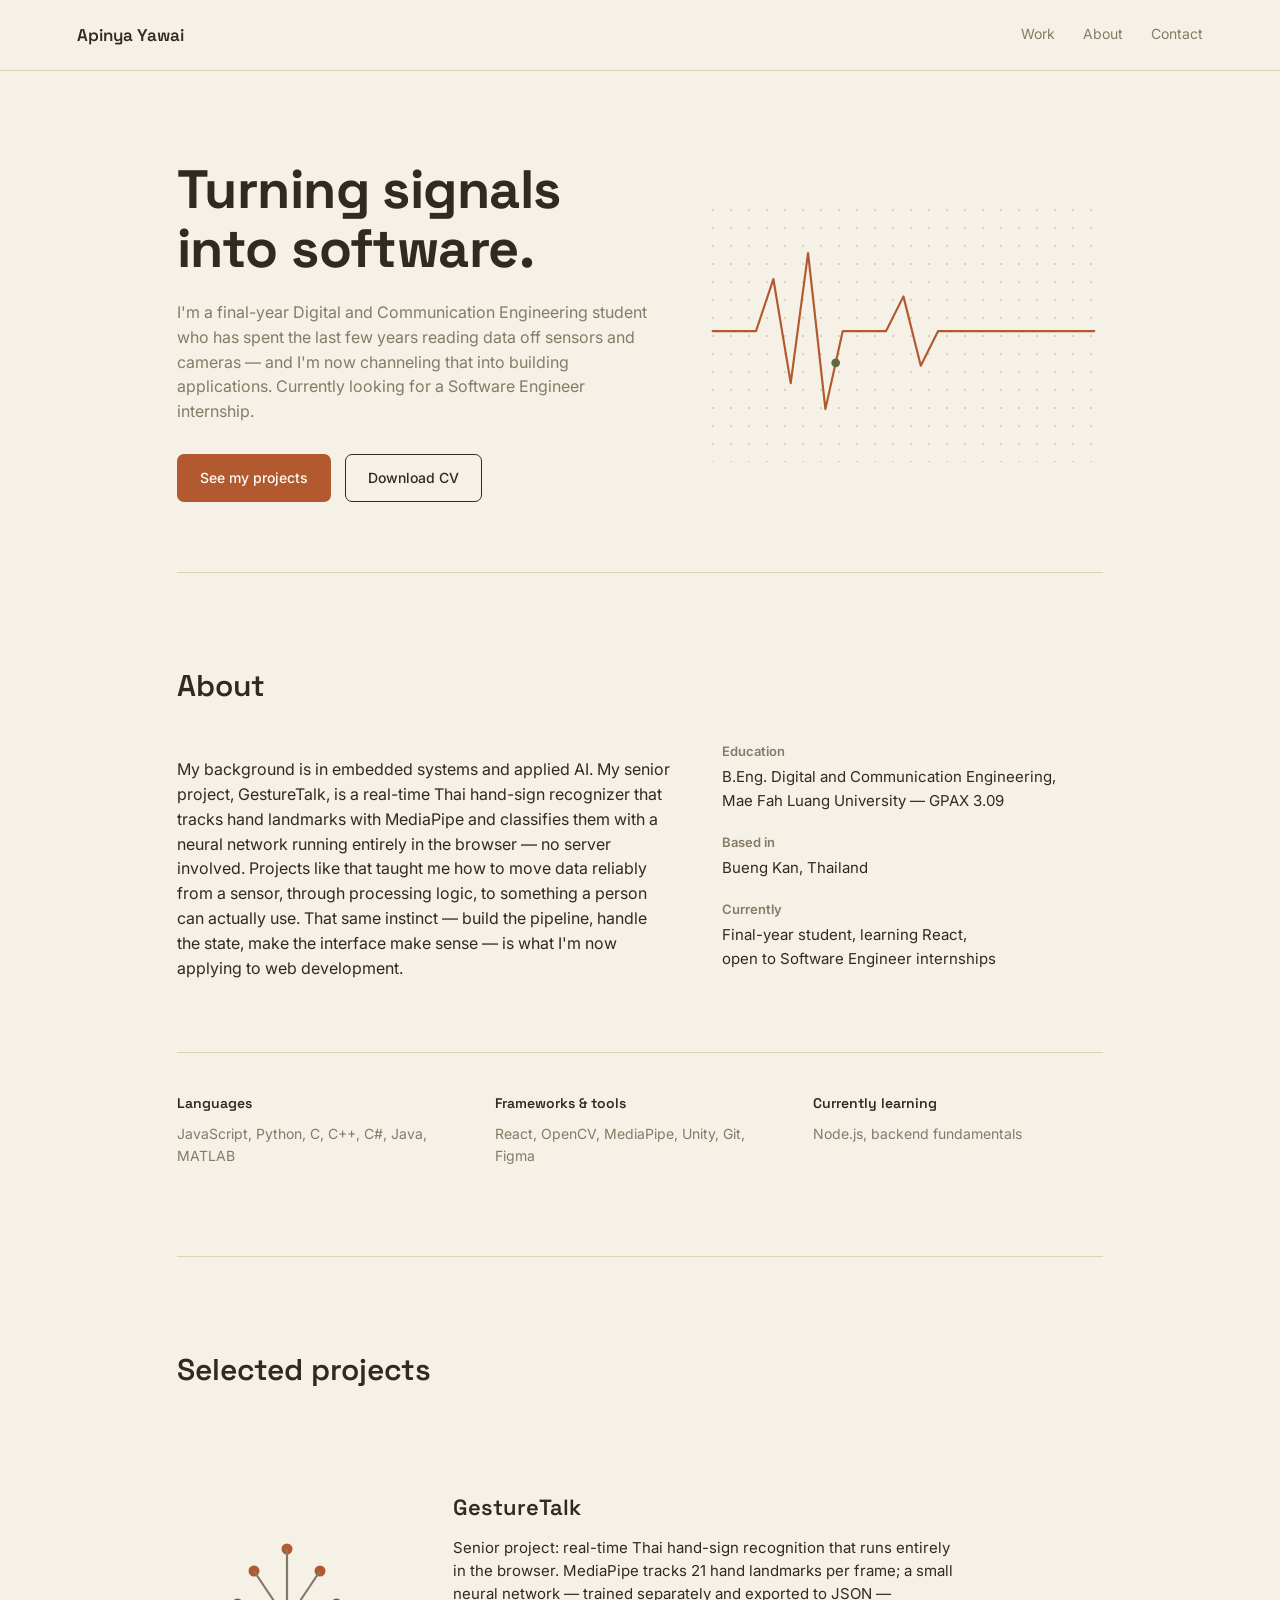
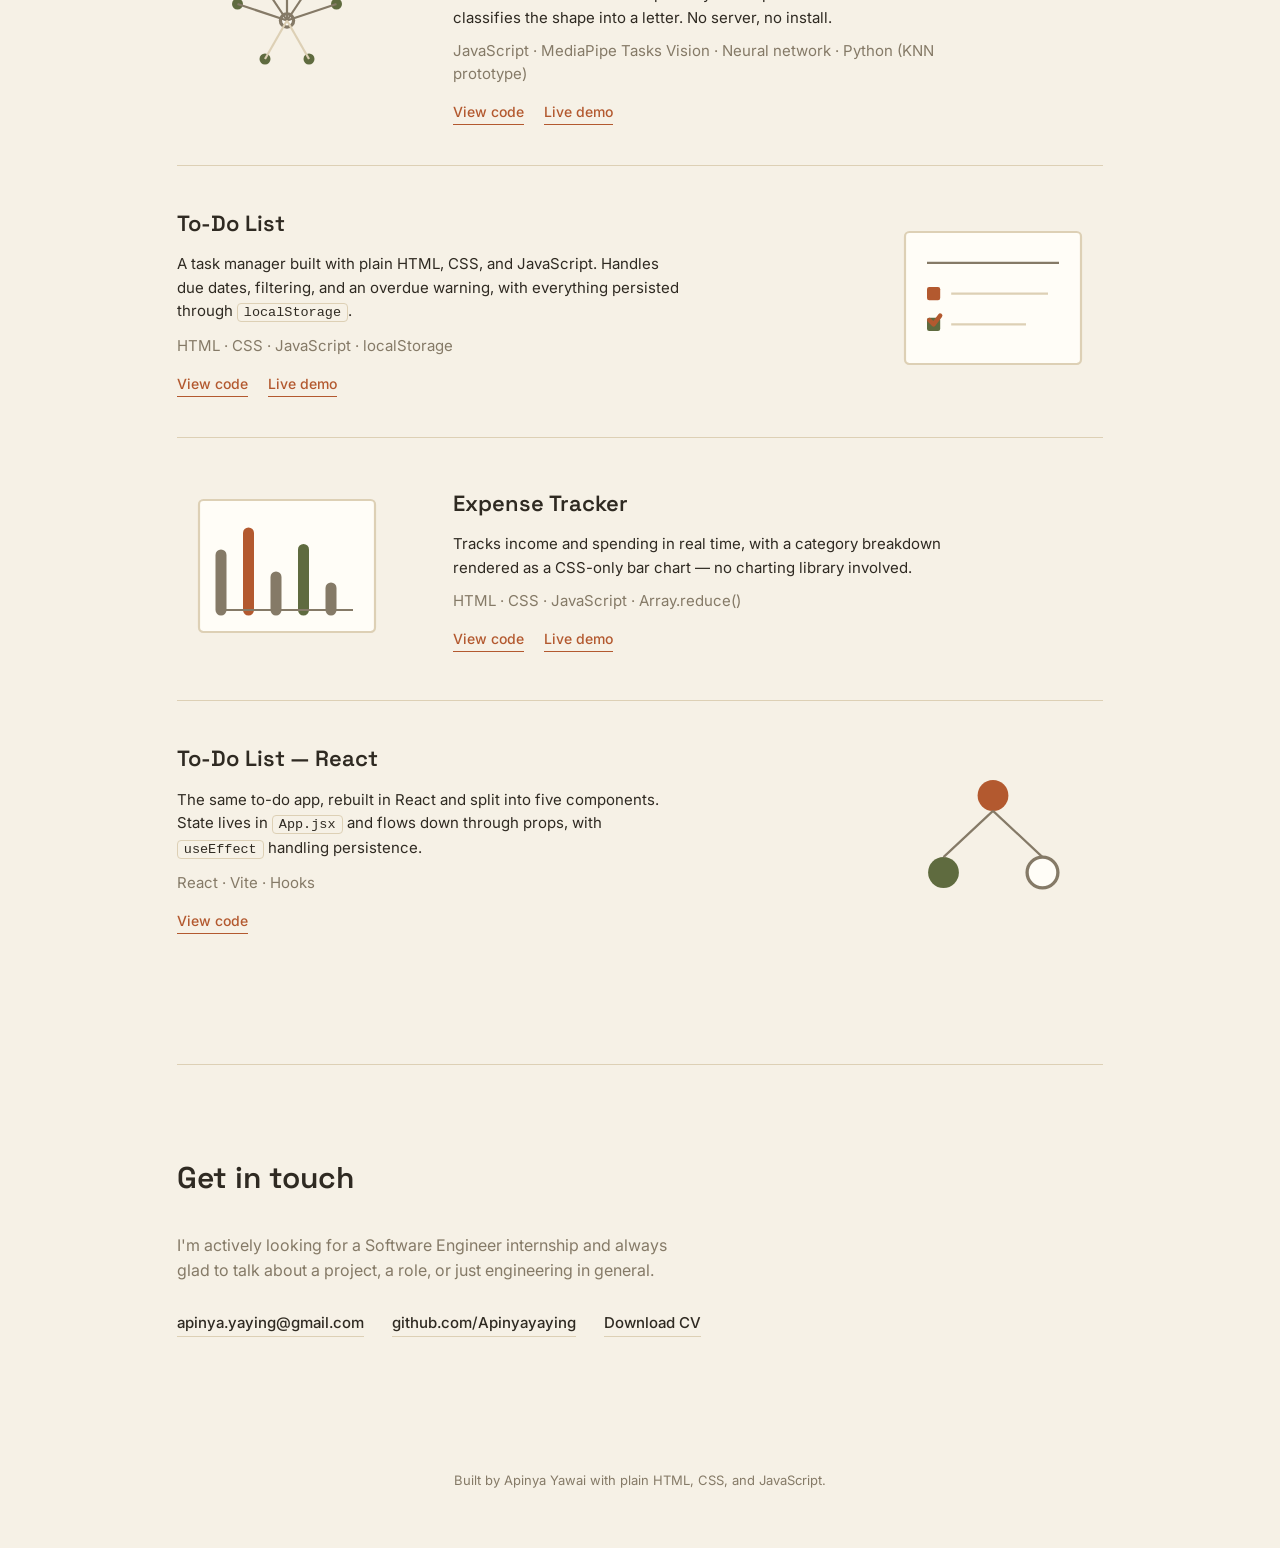
==== index.html @ 41b0c491 "Add files via upload" ====
<!DOCTYPE html>
<html lang="en">
<head>
<meta charset="UTF-8" />
<meta name="viewport" content="width=device-width, initial-scale=1.0" />
<title>Apinya Yawai — Software Engineer</title>
<meta name="description" content="Portfolio of Apinya Yawai, a Digital and Communication Engineering student building toward software engineering." />
<link rel="preconnect" href="https://fonts.googleapis.com" />
<link rel="preconnect" href="https://fonts.gstatic.com" crossorigin />
<link href="https://fonts.googleapis.com/css2?family=Space+Grotesk:wght@500;600;700&family=Inter:wght@400;500;600&display=swap" rel="stylesheet" />
<link rel="stylesheet" href="style.css" />
</head>
<body>

  <header class="site-header">
    <span class="wordmark">Apinya Yawai</span>
    <nav>
      <a href="#work">Work</a>
      <a href="#about">About</a>
      <a href="#contact">Contact</a>
    </nav>
  </header>

  <main>
    <!-- ============ HERO ============ -->
    <section class="hero">
      <div class="hero-text">
        <h1>Turning signals into software.</h1>
        <p class="hero-sub">
          I'm a final-year Digital and Communication Engineering student who has spent the last few years
          reading data off sensors and cameras — and I'm now channeling that into building applications.
          Currently looking for a Software Engineer internship.
        </p>
        <div class="hero-actions">
          <a class="btn btn-primary" href="#work">See my projects</a>
          <a class="btn btn-ghost" href="Apinya_Yawai_CV.pdf" download>Download CV</a>
        </div>
      </div>
      <div class="hero-visual" aria-hidden="true">
        <svg id="wave-svg" viewBox="0 0 460 300" fill="none">
          <!-- dot grid, evokes a sensor/PCB field -->
          <g class="dot-grid"></g>
          <path id="wave-path" d="M 10 150 L 60 150 L 80 90 L 100 210 L 120 60 L 140 240 L 160 150 L 210 150 L 230 110 L 250 190 L 270 150 L 450 150" />
          <circle id="wave-dot" r="5" />
        </svg>
      </div>
    </section>

    <!-- ============ ABOUT ============ -->
    <section id="about" class="about">
      <div class="section-heading">
        <h2>About</h2>
      </div>
      <div class="about-grid">
        <p class="about-copy">
          My background is in embedded systems and applied AI. My senior project, GestureTalk, is a
          real-time Thai hand-sign recognizer that tracks hand landmarks with MediaPipe and classifies
          them with a neural network running entirely in the browser — no server involved. Projects like
          that taught me how to move data reliably from a sensor, through processing logic, to something
          a person can actually use. That same instinct — build the pipeline, handle the state, make the
          interface make sense — is what I'm now applying to web development.
        </p>
        <dl class="facts">
          <div>
            <dt>Education</dt>
            <dd>B.Eng. Digital and Communication Engineering,<br />Mae Fah Luang University — GPAX 3.09</dd>
          </div>
          <div>
            <dt>Based in</dt>
            <dd>Bueng Kan, Thailand</dd>
          </div>
          <div>
            <dt>Currently</dt>
            <dd>Final-year student, learning React,<br />open to Software Engineer internships</dd>
          </div>
        </dl>
      </div>

      <div class="skills">
        <div class="skill-group">
          <h3>Languages</h3>
          <p>JavaScript, Python, C, C++, C#, Java, MATLAB</p>
        </div>
        <div class="skill-group">
          <h3>Frameworks &amp; tools</h3>
          <p>React, OpenCV, MediaPipe, Unity, Git, Figma</p>
        </div>
        <div class="skill-group">
          <h3>Currently learning</h3>
          <p>Node.js, backend fundamentals</p>
        </div>
      </div>
    </section>

    <!-- ============ WORK ============ -->
    <section id="work" class="work">
      <div class="section-heading">
        <h2>Selected projects</h2>
      </div>

      <article class="project">
        <div class="project-visual">
          <svg viewBox="0 0 200 160" class="icon-illustration">
            <!-- simplified hand landmark graph, referencing MediaPipe hand tracking -->
            <circle cx="100" cy="30" r="5" class="ill-accent-fill" />
            <circle cx="70" cy="50" r="5" class="ill-accent-fill" />
            <circle cx="130" cy="50" r="5" class="ill-accent-fill" />
            <circle cx="55" cy="80" r="5" class="ill-accent2-fill" />
            <circle cx="145" cy="80" r="5" class="ill-accent2-fill" />
            <circle cx="100" cy="95" r="6" class="ill-surface-stroke" />
            <circle cx="80" cy="130" r="5" class="ill-accent2-fill" />
            <circle cx="120" cy="130" r="5" class="ill-accent2-fill" />
            <line x1="100" y1="30" x2="100" y2="95" class="ill-line" />
            <line x1="70" y1="50" x2="100" y2="95" class="ill-line" />
            <line x1="130" y1="50" x2="100" y2="95" class="ill-line" />
            <line x1="55" y1="80" x2="100" y2="95" class="ill-line" />
            <line x1="145" y1="80" x2="100" y2="95" class="ill-line" />
            <line x1="80" y1="130" x2="100" y2="95" class="ill-line-soft" />
            <line x1="120" y1="130" x2="100" y2="95" class="ill-line-soft" />
          </svg>
        </div>
        <div class="project-copy">
          <h3>GestureTalk</h3>
          <p>
            Senior project: real-time Thai hand-sign recognition that runs entirely in the browser.
            MediaPipe tracks 21 hand landmarks per frame; a small neural network — trained separately
            and exported to JSON — classifies the shape into a letter. No server, no install.
          </p>
          <p class="project-stack">JavaScript · MediaPipe Tasks Vision · Neural network · Python (KNN prototype)</p>
          <div class="project-links">
            <a href="https://github.com/Apinyayaying/-gesturetalk">View code</a>
            <a href="https://apinyayaying.github.io/-gesturetalk/">Live demo</a>
          </div>
        </div>
      </article>

      <article class="project project-reverse">
        <div class="project-visual">
          <svg viewBox="0 0 200 160" class="icon-illustration">
            <rect x="20" y="20" width="160" height="120" rx="4" class="ill-surface" />
            <line x1="40" y1="48" x2="160" y2="48" class="ill-line" />
            <rect x="40" y="70" width="12" height="12" rx="2" class="ill-accent" />
            <line x1="62" y1="76" x2="150" y2="76" class="ill-line-soft" />
            <rect x="40" y="98" width="12" height="12" rx="2" class="ill-accent-2" />
            <line x1="62" y1="104" x2="130" y2="104" class="ill-line-soft" />
            <path d="M42 100 L 46 104 L 52 96" class="ill-check" />
          </svg>
        </div>
        <div class="project-copy">
          <h3>To-Do List</h3>
          <p>
            A task manager built with plain HTML, CSS, and JavaScript. Handles due dates, filtering,
            and an overdue warning, with everything persisted through <code>localStorage</code>.
          </p>
          <p class="project-stack">HTML · CSS · JavaScript · localStorage</p>
          <div class="project-links">
            <a href="https://github.com/Apinyayaying/-todo-list-app">View code</a>
            <a href="https://apinyayaying.github.io/-todo-list-app/">Live demo</a>
          </div>
        </div>
      </article>

      <article class="project">
        <div class="project-visual">
          <svg viewBox="0 0 200 160" class="icon-illustration">
            <rect x="20" y="20" width="160" height="120" rx="4" class="ill-surface" />
            <line x1="40" y1="120" x2="40" y2="70" class="ill-bar" />
            <line x1="65" y1="120" x2="65" y2="50" class="ill-bar-accent" />
            <line x1="90" y1="120" x2="90" y2="90" class="ill-bar" />
            <line x1="115" y1="120" x2="115" y2="65" class="ill-bar-accent2" />
            <line x1="140" y1="120" x2="140" y2="100" class="ill-bar" />
            <line x1="40" y1="120" x2="160" y2="120" class="ill-line" />
          </svg>
        </div>
        <div class="project-copy">
          <h3>Expense Tracker</h3>
          <p>
            Tracks income and spending in real time, with a category breakdown rendered as a
            CSS-only bar chart — no charting library involved.
          </p>
          <p class="project-stack">HTML · CSS · JavaScript · Array.reduce()</p>
          <div class="project-links">
            <a href="https://github.com/Apinyayaying/expense-tracker">View code</a>
            <a href="https://apinyayaying.github.io/expense-tracker/">Live demo</a>
          </div>
        </div>
      </article>

      <article class="project project-reverse">
        <div class="project-visual">
          <svg viewBox="0 0 200 160" class="icon-illustration">
            <circle cx="100" cy="45" r="14" class="ill-accent-fill" />
            <circle cx="55" cy="115" r="14" class="ill-accent2-fill" />
            <circle cx="145" cy="115" r="14" class="ill-surface-stroke" />
            <line x1="100" y1="59" x2="55" y2="101" class="ill-line" />
            <line x1="100" y1="59" x2="145" y2="101" class="ill-line" />
          </svg>
        </div>
        <div class="project-copy">
          <h3>To-Do List — React</h3>
          <p>
            The same to-do app, rebuilt in React and split into five components. State lives in
            <code>App.jsx</code> and flows down through props, with <code>useEffect</code> handling
            persistence.
          </p>
          <p class="project-stack">React · Vite · Hooks</p>
          <div class="project-links">
            <a href="https://github.com/Apinyayaying/todo-list-react">View code</a>
          </div>
        </div>
      </article>
    </section>

    <!-- ============ CONTACT ============ -->
    <section id="contact" class="contact">
      <div class="section-heading">
        <h2>Get in touch</h2>
      </div>
      <p class="contact-copy">
        I'm actively looking for a Software Engineer internship and always glad to talk about a
        project, a role, or just engineering in general.
      </p>
      <div class="contact-links">
        <a href="mailto:apinya.yaying@gmail.com">apinya.yaying@gmail.com</a>
        <a href="https://github.com/Apinyayaying">github.com/Apinyayaying</a>
        <a href="Apinya_Yawai_CV.pdf" download>Download CV</a>
      </div>
    </section>
  </main>

  <footer class="site-footer">
    <p>Built by Apinya Yawai with plain HTML, CSS, and JavaScript.</p>
  </footer>

  <script src="script.js"></script>
</body>
</html>
---- style.css ----
:root {
  --bg: #f6f1e6;
  --surface: #fffdf7;
  --ink: #2f2a22;
  --ink-soft: #857a67;
  --accent: #b3592f;
  --accent-2: #5f6b3f;
  --line: #ddd0b5;
}

* {
  box-sizing: border-box;
}

html {
  scroll-behavior: smooth;
}

body {
  margin: 0;
  background: var(--bg);
  color: var(--ink);
  font-family: "Inter", -apple-system, "Segoe UI", Arial, sans-serif;
  line-height: 1.55;
}

h1, h2, h3 {
  font-family: "Space Grotesk", "Inter", sans-serif;
  margin: 0;
  color: var(--ink);
}

a {
  color: inherit;
}

code {
  font-family: "SFMono-Regular", Consolas, monospace;
  background: var(--bg);
  border: 1px solid var(--line);
  padding: 1px 6px;
  border-radius: 4px;
  font-size: 0.9em;
}

/* ---------- Header ---------- */
.site-header {
  display: flex;
  justify-content: space-between;
  align-items: center;
  padding: 22px 6vw;
  border-bottom: 1px solid var(--line);
  position: sticky;
  top: 0;
  background: rgba(246, 241, 230, 0.9);
  backdrop-filter: blur(6px);
  z-index: 10;
}

.wordmark {
  font-family: "Space Grotesk", sans-serif;
  font-weight: 600;
  font-size: 17px;
}

.site-header nav {
  display: flex;
  gap: 28px;
}

.site-header nav a {
  text-decoration: none;
  font-size: 14px;
  color: var(--ink-soft);
  border-bottom: 1px solid transparent;
  padding-bottom: 2px;
  transition: color 0.15s ease, border-color 0.15s ease;
}

.site-header nav a:hover {
  color: var(--ink);
  border-color: var(--accent);
}

/* ---------- Shared section layout ---------- */
main {
  max-width: 1080px;
  margin: 0 auto;
  padding: 0 6vw;
}

.section-heading {
  margin-bottom: 32px;
}

.section-heading h2 {
  font-size: clamp(24px, 3vw, 30px);
  font-weight: 600;
}

section {
  padding: 90px 0;
  border-top: 1px solid var(--line);
}

.hero {
  border-top: none;
  padding: 90px 0 70px;
  display: grid;
  grid-template-columns: 1.1fr 0.9fr;
  gap: 40px;
  align-items: center;
}

/* ---------- Hero ---------- */
.hero h1 {
  font-size: clamp(34px, 5vw, 54px);
  font-weight: 700;
  line-height: 1.08;
  letter-spacing: -0.01em;
  max-width: 11ch;
}

.hero-sub {
  margin-top: 22px;
  max-width: 52ch;
  font-size: 16px;
  color: var(--ink-soft);
}

.hero-actions {
  margin-top: 30px;
  display: flex;
  gap: 14px;
  flex-wrap: wrap;
}

.btn {
  display: inline-block;
  padding: 12px 22px;
  border-radius: 7px;
  font-size: 14px;
  font-weight: 500;
  text-decoration: none;
  border: 1px solid transparent;
  transition: transform 0.12s ease, background 0.15s ease;
}

.btn-primary {
  background: var(--accent);
  color: var(--surface);
}

.btn-primary:hover {
  background: #9c4c27;
}

.btn-ghost {
  border-color: var(--ink);
  color: var(--ink);
}

.btn-ghost:hover {
  background: var(--ink);
  color: var(--surface);
}

.hero-visual {
  position: relative;
  background-image: radial-gradient(var(--line) 1px, transparent 1px);
  background-size: 18px 18px;
  border-radius: 10px;
}

#wave-svg {
  width: 100%;
  height: auto;
  display: block;
}

#wave-path {
  fill: none;
  stroke: var(--accent);
  stroke-width: 2.5;
  stroke-linecap: round;
  stroke-linejoin: round;
}

#wave-dot {
  fill: var(--accent-2);
}

/* ---------- About ---------- */
.about-grid {
  display: grid;
  grid-template-columns: 1.3fr 1fr;
  gap: 50px;
}

.about-copy {
  max-width: 60ch;
  font-size: 16px;
}

.facts {
  margin: 0;
  display: flex;
  flex-direction: column;
  gap: 20px;
}

.facts dt {
  font-size: 13px;
  font-weight: 600;
  color: var(--ink-soft);
  margin-bottom: 4px;
}

.facts dd {
  margin: 0;
  font-size: 15px;
}

.skills {
  margin-top: 56px;
  display: grid;
  grid-template-columns: repeat(3, 1fr);
  gap: 28px;
  padding-top: 40px;
  border-top: 1px solid var(--line);
}

.skill-group h3 {
  font-size: 14px;
  font-weight: 600;
  margin-bottom: 8px;
}

.skill-group p {
  margin: 0;
  font-size: 14px;
  color: var(--ink-soft);
}

/* ---------- Work / Projects ---------- */
.work .section-heading {
  margin-bottom: 56px;
}

.project {
  display: flex;
  align-items: center;
  gap: 56px;
  padding: 40px 0;
}

.project + .project {
  border-top: 1px solid var(--line);
}

.project-reverse {
  flex-direction: row-reverse;
}

.project-visual {
  flex: 0 0 220px;
}

.icon-illustration {
  width: 100%;
  height: auto;
}

.ill-surface { fill: var(--surface); stroke: var(--line); stroke-width: 2; }
.ill-line { stroke: var(--ink-soft); stroke-width: 2; }
.ill-line-soft { stroke: var(--line); stroke-width: 2; }
.ill-accent { fill: var(--accent); }
.ill-accent-2 { fill: var(--accent-2); }
.ill-accent-fill { fill: var(--accent); }
.ill-accent2-fill { fill: var(--accent-2); }
.ill-surface-stroke { fill: var(--surface); stroke: var(--ink-soft); stroke-width: 3; }
.ill-check { fill: none; stroke: var(--accent); stroke-width: 4; stroke-linecap: round; stroke-linejoin: round; }
.ill-bar { stroke: var(--ink-soft); stroke-width: 10; stroke-linecap: round; }
.ill-bar-accent { stroke: var(--accent); stroke-width: 10; stroke-linecap: round; }
.ill-bar-accent2 { stroke: var(--accent-2); stroke-width: 10; stroke-linecap: round; }

.project-copy {
  flex: 1;
}

.project-copy h3 {
  font-size: 22px;
  font-weight: 600;
  margin-bottom: 12px;
}

.project-copy p {
  margin: 0 0 10px;
  max-width: 56ch;
  font-size: 15px;
}

.project-stack {
  font-size: 13px;
  color: var(--ink-soft) !important;
}

.project-links {
  margin-top: 16px;
  display: flex;
  gap: 20px;
}

.project-links a {
  font-size: 14px;
  font-weight: 500;
  text-decoration: none;
  color: var(--accent);
  border-bottom: 1px solid var(--accent);
  padding-bottom: 1px;
}

.project-links a:hover {
  color: #9c4c27;
  border-color: #9c4c27;
}

/* ---------- Contact ---------- */
.contact-copy {
  max-width: 52ch;
  font-size: 16px;
  color: var(--ink-soft);
  margin-bottom: 28px;
}

.contact-links {
  display: flex;
  flex-wrap: wrap;
  gap: 16px 28px;
}

.contact-links a {
  font-size: 15px;
  font-weight: 500;
  text-decoration: none;
  padding-bottom: 2px;
  border-bottom: 1px solid var(--line);
}

.contact-links a:hover {
  border-color: var(--accent);
  color: var(--accent);
}

/* ---------- Footer ---------- */
.site-footer {
  text-align: center;
  padding: 30px 6vw 50px;
  color: var(--ink-soft);
  font-size: 13px;
}

/* ---------- Responsive ---------- */
@media (max-width: 760px) {
  .hero {
    grid-template-columns: 1fr;
  }
  .hero-visual {
    order: -1;
  }
  .about-grid {
    grid-template-columns: 1fr;
  }
  .skills {
    grid-template-columns: 1fr;
  }
  .project,
  .project-reverse {
    flex-direction: column;
    align-items: flex-start;
    gap: 24px;
  }
  .project-visual {
    flex: 0 0 auto;
    width: 160px;
  }
  .site-header nav {
    gap: 16px;
  }
}

@media (prefers-reduced-motion: reduce) {
  html {
    scroll-behavior: auto;
  }
  #wave-path,
  #wave-dot {
    animation: none !important;
  }
}
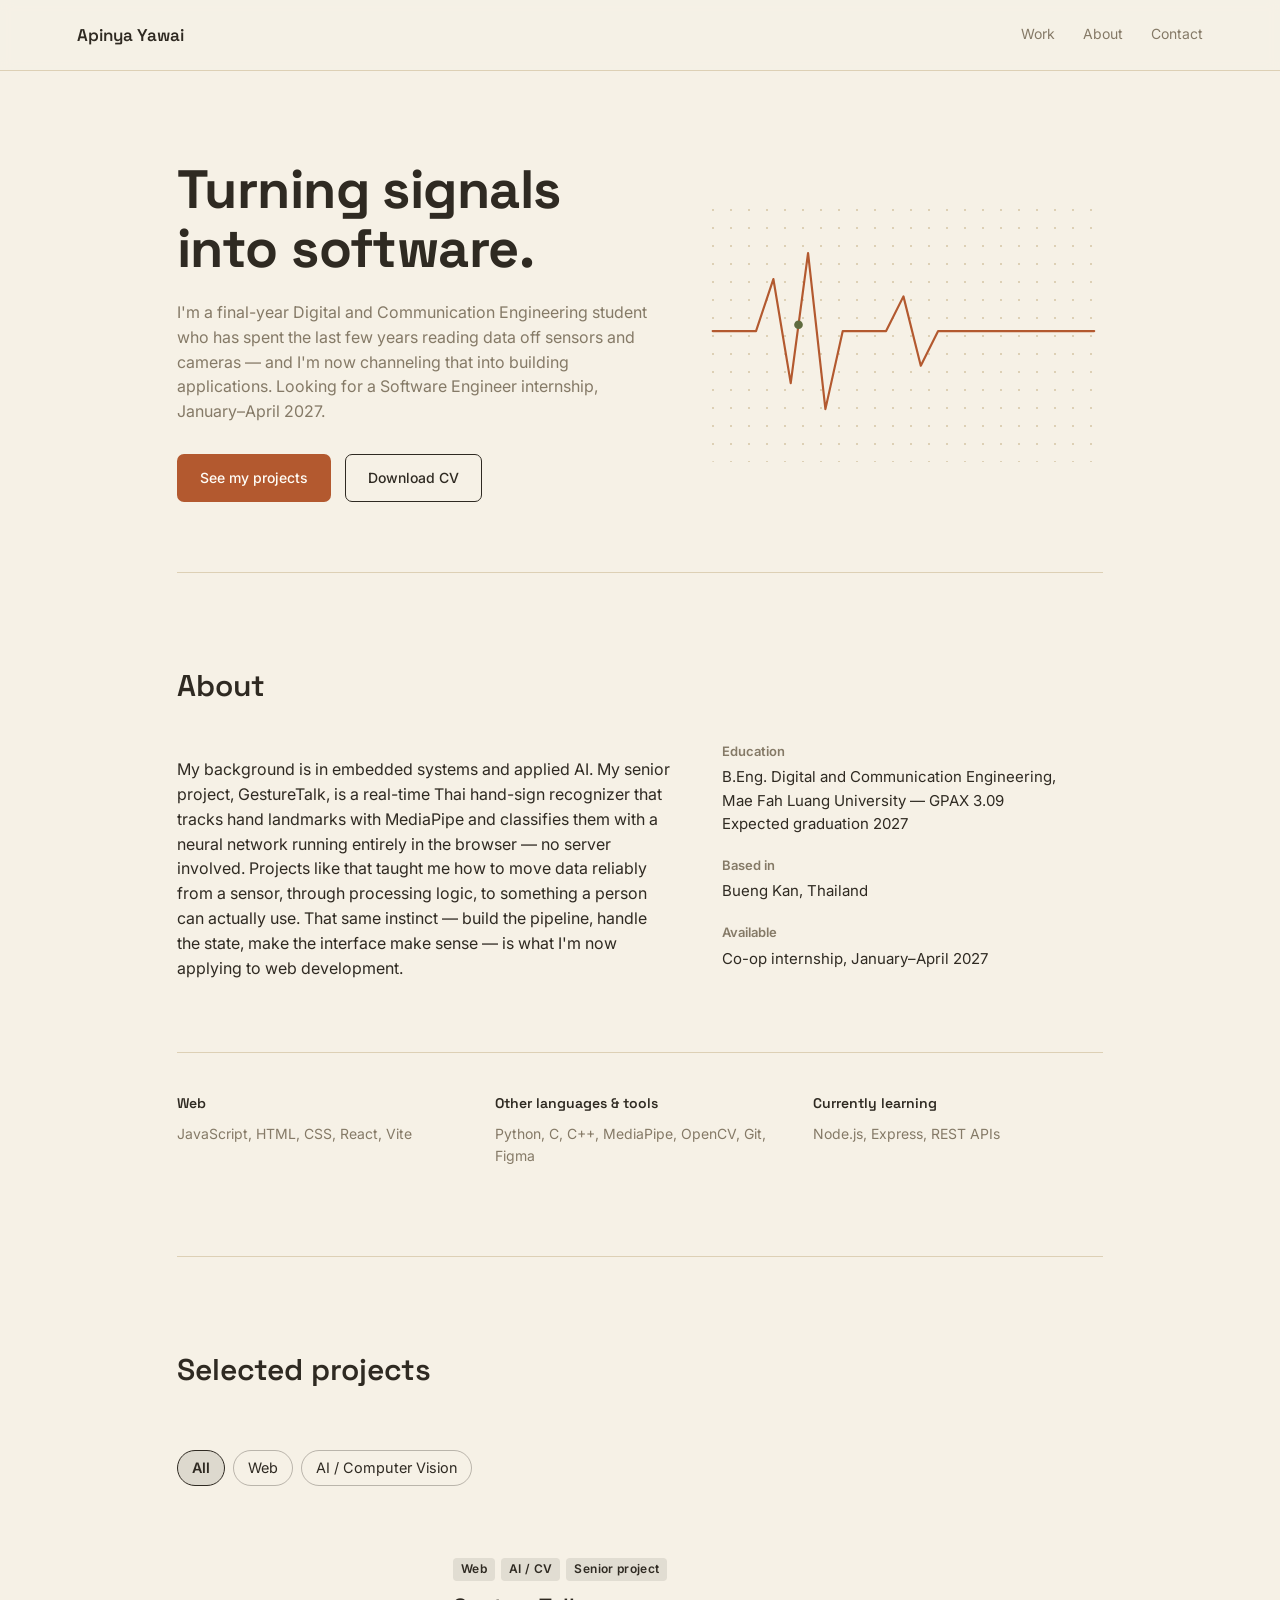
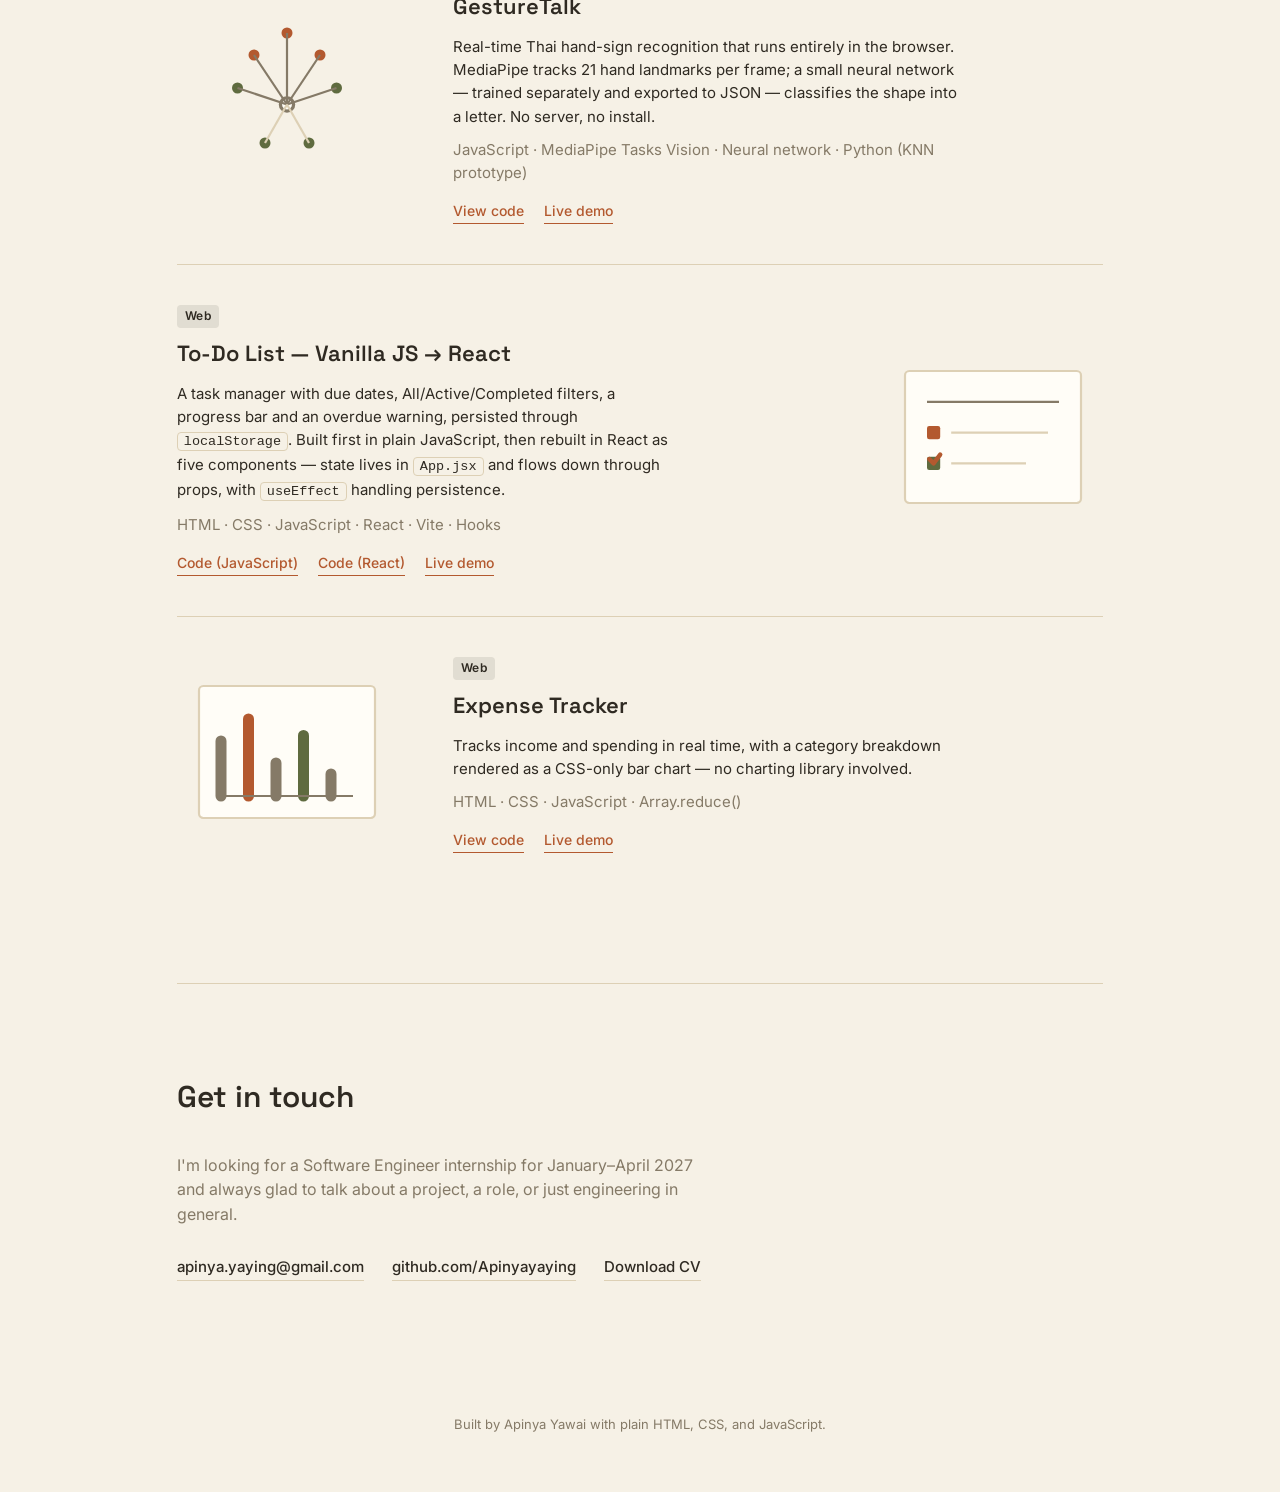
==== commit 7fb7bbff: "Update index.html" ====
--- a/index.html
+++ b/index.html
@@ -4,11 +4,45 @@
 <meta charset="UTF-8" />
 <meta name="viewport" content="width=device-width, initial-scale=1.0" />
 <title>Apinya Yawai — Software Engineer</title>
-<meta name="description" content="Portfolio of Apinya Yawai, a Digital and Communication Engineering student building toward software engineering." />
+<meta name="description" content="Portfolio of Apinya Yawai, a final-year Digital and Communication Engineering student looking for a Software Engineer internship (Jan–Apr 2027)." />
 <link rel="preconnect" href="https://fonts.googleapis.com" />
 <link rel="preconnect" href="https://fonts.gstatic.com" crossorigin />
 <link href="https://fonts.googleapis.com/css2?family=Space+Grotesk:wght@500;600;700&family=Inter:wght@400;500;600&display=swap" rel="stylesheet" />
 <link rel="stylesheet" href="style.css" />
+<style>
+  /* ---- Project screenshots: shown when the image exists, otherwise the SVG illustration stays ---- */
+  .project-visual { position: relative; }
+  .project-shot {
+    display: block; width: 100%; height: auto;
+    aspect-ratio: 16 / 10; object-fit: cover;
+    border-radius: 8px;
+    border: 1px solid color-mix(in srgb, currentColor 15%, transparent);
+  }
+  .project-visual:has(.project-shot) .icon-illustration { display: none; }
+
+  /* ---- Project filter ---- */
+  .project-filter { display: flex; flex-wrap: wrap; gap: 8px; margin: 0 0 32px; }
+  .project-filter button {
+    font: inherit; font-size: 0.9rem; cursor: pointer;
+    padding: 6px 14px; border-radius: 999px;
+    color: inherit; background: transparent;
+    border: 1px solid color-mix(in srgb, currentColor 30%, transparent);
+  }
+  .project-filter button[aria-pressed="true"] {
+    font-weight: 600; border-color: currentColor;
+    background: color-mix(in srgb, currentColor 12%, transparent);
+  }
+  .project[hidden] { display: none; }
+
+  /* ---- Small tag chips on each project ---- */
+  .project-tags { display: flex; gap: 6px; margin: 0 0 8px; }
+  .project-tags li {
+    list-style: none; font-size: 0.75rem; font-weight: 600; letter-spacing: 0.03em;
+    padding: 2px 8px; border-radius: 4px;
+    background: color-mix(in srgb, currentColor 10%, transparent);
+  }
+  .project-tags { padding: 0; }
+</style>
 </head>
 <body>
 
@@ -29,7 +63,7 @@
         <p class="hero-sub">
           I'm a final-year Digital and Communication Engineering student who has spent the last few years
           reading data off sensors and cameras — and I'm now channeling that into building applications.
-          Currently looking for a Software Engineer internship.
+          Looking for a Software Engineer internship, January–April 2027.
         </p>
         <div class="hero-actions">
           <a class="btn btn-primary" href="#work">See my projects</a>
@@ -63,31 +97,31 @@
         <dl class="facts">
           <div>
             <dt>Education</dt>
-            <dd>B.Eng. Digital and Communication Engineering,<br />Mae Fah Luang University — GPAX 3.09</dd>
+            <dd>B.Eng. Digital and Communication Engineering,<br />Mae Fah Luang University — GPAX 3.09<br />Expected graduation 2027</dd>
           </div>
           <div>
             <dt>Based in</dt>
             <dd>Bueng Kan, Thailand</dd>
           </div>
           <div>
-            <dt>Currently</dt>
-            <dd>Final-year student, learning React,<br />open to Software Engineer internships</dd>
+            <dt>Available</dt>
+            <dd>Co-op internship, January–April 2027</dd>
           </div>
         </dl>
       </div>
 
       <div class="skills">
         <div class="skill-group">
-          <h3>Languages</h3>
-          <p>JavaScript, Python, C, C++, C#, Java, MATLAB</p>
+          <h3>Web</h3>
+          <p>JavaScript, HTML, CSS, React, Vite</p>
         </div>
         <div class="skill-group">
-          <h3>Frameworks &amp; tools</h3>
-          <p>React, OpenCV, MediaPipe, Unity, Git, Figma</p>
+          <h3>Other languages &amp; tools</h3>
+          <p>Python, C, C++, MediaPipe, OpenCV, Git, Figma</p>
         </div>
         <div class="skill-group">
           <h3>Currently learning</h3>
-          <p>Node.js, backend fundamentals</p>
+          <p>Node.js, Express, REST APIs</p>
         </div>
       </div>
     </section>
@@ -98,8 +132,20 @@
         <h2>Selected projects</h2>
       </div>
 
-      <article class="project">
+      <div class="project-filter" role="group" aria-label="Filter projects">
+        <button type="button" data-filter="all" aria-pressed="true"><span>All</span></button>
+        <button type="button" data-filter="web" aria-pressed="false"><span>Web</span></button>
+        <button type="button" data-filter="ai" aria-pressed="false"><span>AI / Computer Vision</span></button>
+      </div>
+
+      <!-- Screenshots: put images in an images/ folder with these names.
+           If a file is missing, the SVG illustration is shown instead. -->
+
+      <article class="project" data-tags="web ai">
         <div class="project-visual">
+          <img class="project-shot" src="images/gesturetalk.png"
+               alt="GestureTalk recognizing a Thai hand sign from the webcam, with hand landmarks drawn over the hand"
+               loading="lazy" onerror="this.remove()" />
           <svg viewBox="0 0 200 160" class="icon-illustration">
             <!-- simplified hand landmark graph, referencing MediaPipe hand tracking -->
             <circle cx="100" cy="30" r="5" class="ill-accent-fill" />
@@ -120,9 +166,10 @@
           </svg>
         </div>
         <div class="project-copy">
+          <ul class="project-tags"><li>Web</li><li>AI / CV</li><li>Senior project</li></ul>
           <h3>GestureTalk</h3>
           <p>
-            Senior project: real-time Thai hand-sign recognition that runs entirely in the browser.
+            Real-time Thai hand-sign recognition that runs entirely in the browser.
             MediaPipe tracks 21 hand landmarks per frame; a small neural network — trained separately
             and exported to JSON — classifies the shape into a letter. No server, no install.
           </p>
@@ -134,8 +181,11 @@
         </div>
       </article>
 
-      <article class="project project-reverse">
+      <article class="project project-reverse" data-tags="web">
         <div class="project-visual">
+          <img class="project-shot" src="images/todo.png"
+               alt="To-Do List app showing tasks with due dates, filters and a progress bar"
+               loading="lazy" onerror="this.remove()" />
           <svg viewBox="0 0 200 160" class="icon-illustration">
             <rect x="20" y="20" width="160" height="120" rx="4" class="ill-surface" />
             <line x1="40" y1="48" x2="160" y2="48" class="ill-line" />
@@ -147,21 +197,28 @@
           </svg>
         </div>
         <div class="project-copy">
-          <h3>To-Do List</h3>
+          <ul class="project-tags"><li>Web</li></ul>
+          <h3>To-Do List — Vanilla JS → React</h3>
           <p>
-            A task manager built with plain HTML, CSS, and JavaScript. Handles due dates, filtering,
-            and an overdue warning, with everything persisted through <code>localStorage</code>.
+            A task manager with due dates, All/Active/Completed filters, a progress bar and an overdue
+            warning, persisted through <code>localStorage</code>. Built first in plain JavaScript, then
+            rebuilt in React as five components — state lives in <code>App.jsx</code> and flows down
+            through props, with <code>useEffect</code> handling persistence.
           </p>
-          <p class="project-stack">HTML · CSS · JavaScript · localStorage</p>
+          <p class="project-stack">HTML · CSS · JavaScript · React · Vite · Hooks</p>
           <div class="project-links">
-            <a href="https://github.com/Apinyayaying/-todo-list-app">View code</a>
+            <a href="https://github.com/Apinyayaying/-todo-list-app">Code (JavaScript)</a>
+            <a href="https://github.com/Apinyayaying/todo-list-react">Code (React)</a>
             <a href="https://apinyayaying.github.io/-todo-list-app/">Live demo</a>
           </div>
         </div>
       </article>
 
-      <article class="project">
+      <article class="project" data-tags="web">
         <div class="project-visual">
+          <img class="project-shot" src="images/expense-tracker.png"
+               alt="Expense Tracker showing the balance and a category bar chart"
+               loading="lazy" onerror="this.remove()" />
           <svg viewBox="0 0 200 160" class="icon-illustration">
             <rect x="20" y="20" width="160" height="120" rx="4" class="ill-surface" />
             <line x1="40" y1="120" x2="40" y2="70" class="ill-bar" />
@@ -173,6 +230,7 @@
           </svg>
         </div>
         <div class="project-copy">
+          <ul class="project-tags"><li>Web</li></ul>
           <h3>Expense Tracker</h3>
           <p>
             Tracks income and spending in real time, with a category breakdown rendered as a
@@ -185,30 +243,6 @@
           </div>
         </div>
       </article>
-
-      <article class="project project-reverse">
-        <div class="project-visual">
-          <svg viewBox="0 0 200 160" class="icon-illustration">
-            <circle cx="100" cy="45" r="14" class="ill-accent-fill" />
-            <circle cx="55" cy="115" r="14" class="ill-accent2-fill" />
-            <circle cx="145" cy="115" r="14" class="ill-surface-stroke" />
-            <line x1="100" y1="59" x2="55" y2="101" class="ill-line" />
-            <line x1="100" y1="59" x2="145" y2="101" class="ill-line" />
-          </svg>
-        </div>
-        <div class="project-copy">
-          <h3>To-Do List — React</h3>
-          <p>
-            The same to-do app, rebuilt in React and split into five components. State lives in
-            <code>App.jsx</code> and flows down through props, with <code>useEffect</code> handling
-            persistence.
-          </p>
-          <p class="project-stack">React · Vite · Hooks</p>
-          <div class="project-links">
-            <a href="https://github.com/Apinyayaying/todo-list-react">View code</a>
-          </div>
-        </div>
-      </article>
     </section>
 
     <!-- ============ CONTACT ============ -->
@@ -217,8 +251,8 @@
         <h2>Get in touch</h2>
       </div>
       <p class="contact-copy">
-        I'm actively looking for a Software Engineer internship and always glad to talk about a
-        project, a role, or just engineering in general.
+        I'm looking for a Software Engineer internship for January–April 2027 and always glad to talk
+        about a project, a role, or just engineering in general.
       </p>
       <div class="contact-links">
         <a href="mailto:apinya.yaying@gmail.com">apinya.yaying@gmail.com</a>
@@ -233,5 +267,19 @@
   </footer>
 
   <script src="script.js"></script>
+  <script>
+    // Project filter
+    (function () {
+      const buttons = document.querySelectorAll('.project-filter button');
+      const projects = document.querySelectorAll('.project[data-tags]');
+      buttons.forEach(btn => btn.addEventListener('click', () => {
+        const f = btn.dataset.filter;
+        buttons.forEach(b => b.setAttribute('aria-pressed', String(b === btn)));
+        projects.forEach(p => {
+          p.hidden = f !== 'all' && !p.dataset.tags.split(' ').includes(f);
+        });
+      }));
+    })();
+  </script>
 </body>
 </html>
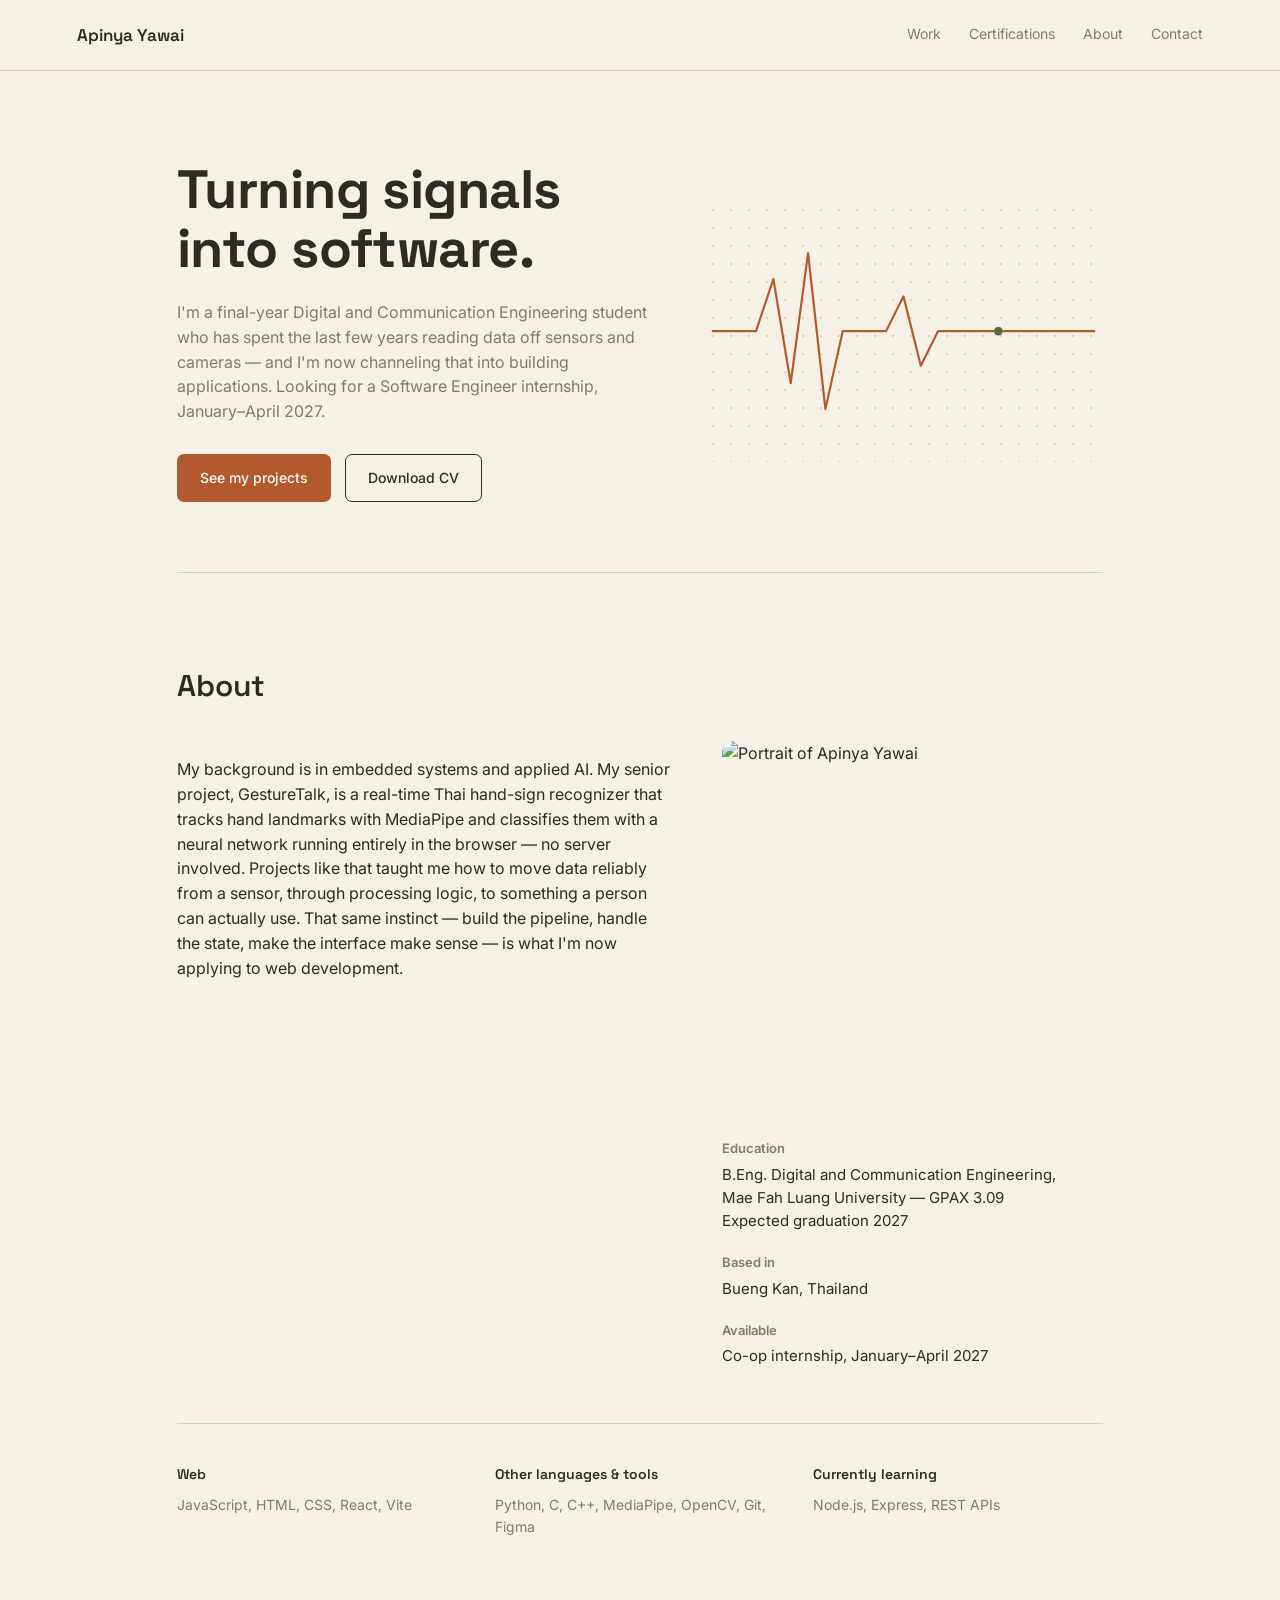
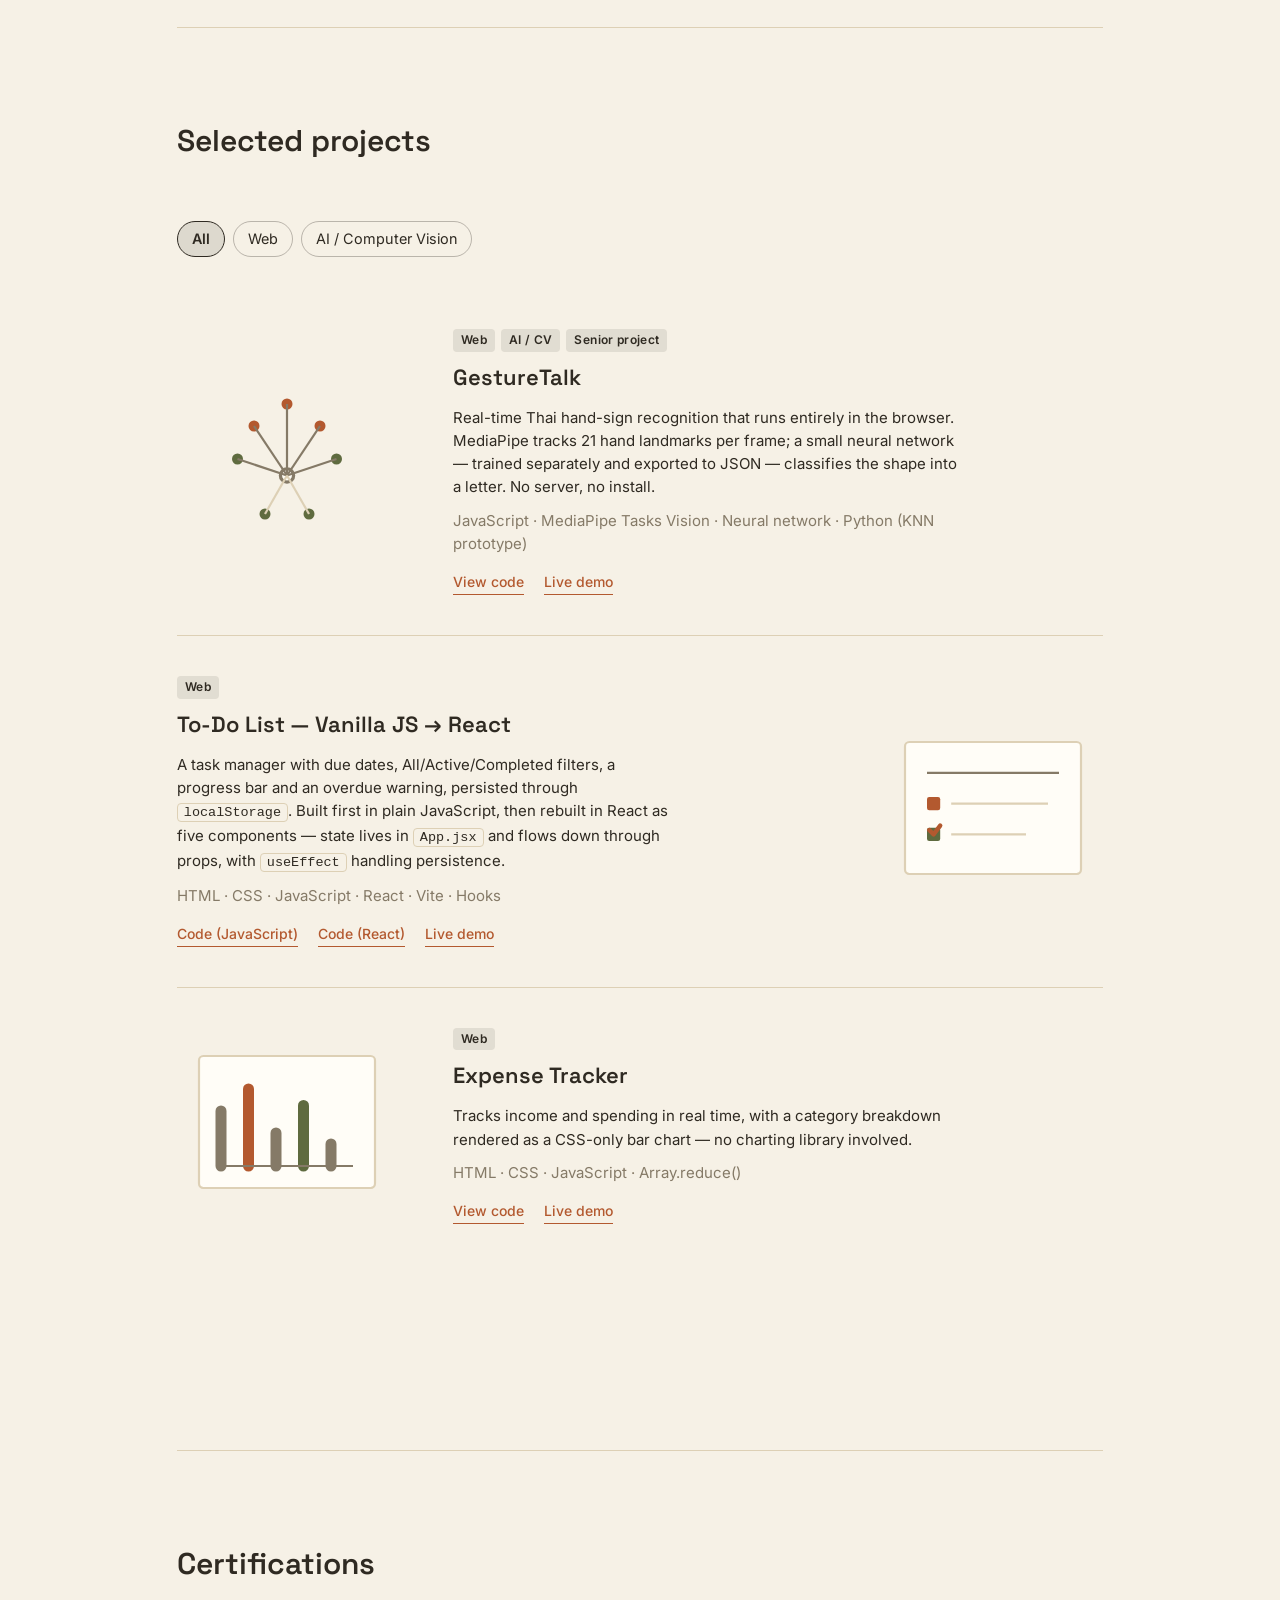
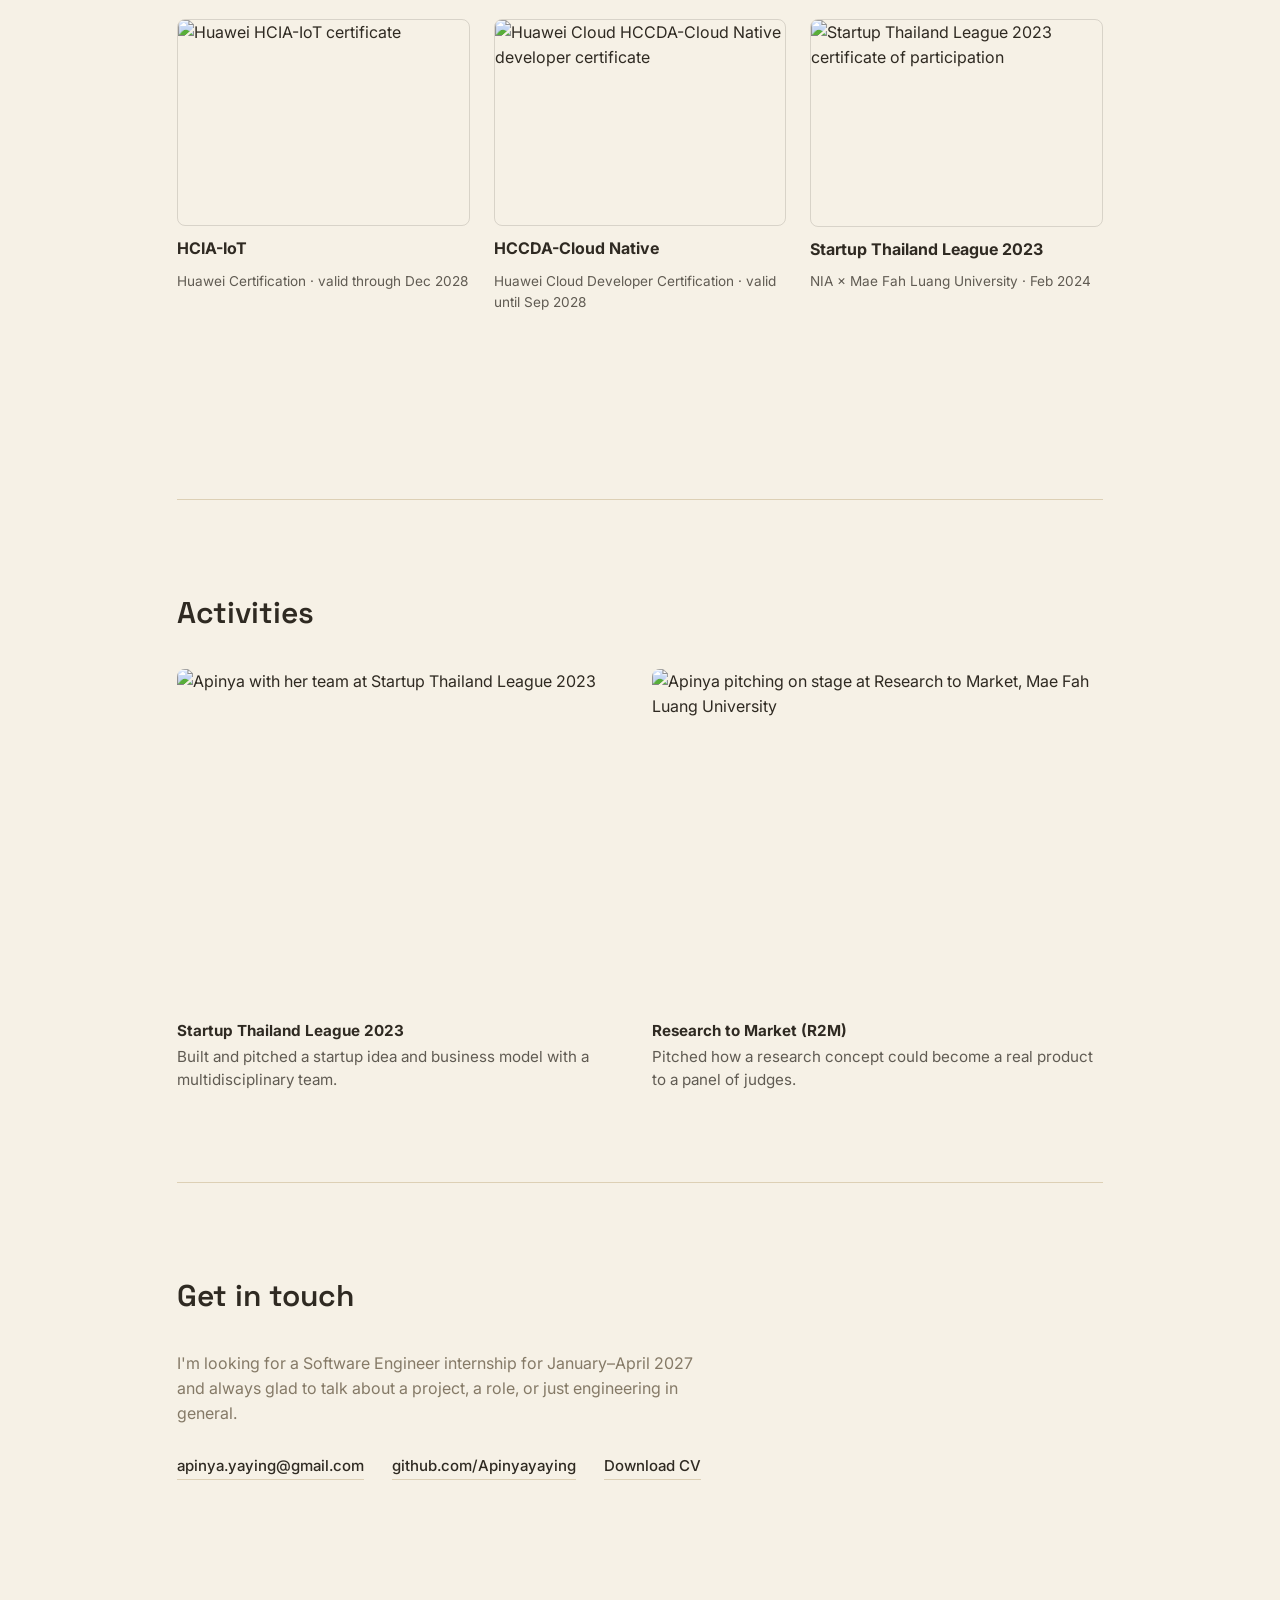
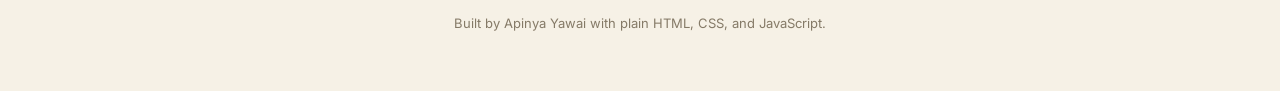
==== commit 6420b89a: "Add files via upload" ====
--- a/index.html
+++ b/index.html
@@ -42,6 +42,69 @@
     background: color-mix(in srgb, currentColor 10%, transparent);
   }
   .project-tags { padding: 0; }
+
+  /* Portrait screenshot (phone mock-up): show whole, don't crop */
+  .project-shot--portrait {
+    aspect-ratio: auto; width: auto; max-width: 100%;
+    max-height: 460px; margin: 0 auto; object-fit: contain;
+    border: none; border-radius: 0;
+  }
+
+  /* ---- About: profile photo ---- */
+  .about-side { display: flex; flex-direction: column; gap: 24px; }
+  .about-photo {
+    display: block; width: 100%; max-width: 280px; height: auto;
+    aspect-ratio: 3 / 4; object-fit: cover; object-position: center 30%;
+    border-radius: 12px;
+  }
+
+  /* ---- Certifications ---- */
+  .cert-grid, .activity-grid {
+    display: grid; gap: 24px;
+    grid-template-columns: repeat(auto-fit, minmax(240px, 1fr));
+  }
+  .cert-card {
+    display: flex; flex-direction: column; gap: 10px; text-align: left;
+    font: inherit; color: inherit; background: transparent; cursor: zoom-in;
+    padding: 0; border: none;
+  }
+  .cert-card img {
+    display: block; width: 100%; height: auto; aspect-ratio: 1.414 / 1; object-fit: cover;
+    border-radius: 8px;
+    border: 1px solid color-mix(in srgb, currentColor 15%, transparent);
+    transition: transform .2s ease;
+  }
+  .cert-card:hover img, .cert-card:focus-visible img { transform: translateY(-3px); }
+  .cert-card strong { font-size: 1rem; }
+  .cert-card span { font-size: 0.85rem; opacity: 0.75; }
+
+  /* ---- Activities ---- */
+  .activity-grid { grid-template-columns: repeat(auto-fit, minmax(300px, 1fr)); }
+  .activity { margin: 0; }
+  .activity img {
+    display: block; width: 100%; height: auto; aspect-ratio: 4 / 3; object-fit: cover;
+    border-radius: 8px;
+  }
+  .activity figcaption { margin-top: 12px; font-size: 0.95rem; }
+  .activity figcaption strong { display: block; margin-bottom: 2px; }
+  .activity figcaption span { opacity: 0.75; }
+
+  .certs, .activities { margin-top: 96px; }
+
+  /* ---- Lightbox ---- */
+  .lightbox { border: none; padding: 0; background: transparent; max-width: min(1100px, 94vw); }
+  .lightbox::backdrop { background: rgba(0, 0, 0, 0.8); }
+  .lightbox img { display: block; max-width: 100%; max-height: 88vh; height: auto; border-radius: 6px; }
+  .lightbox button {
+    position: absolute; top: 8px; right: 8px; width: 36px; height: 36px; border-radius: 50%;
+    border: none; cursor: pointer; font-size: 20px; line-height: 1;
+    background: rgba(0, 0, 0, 0.6); color: #fff;
+  }
+
+  @media (max-width: 640px) {
+    .about-photo { max-width: 220px; }
+    .certs, .activities { margin-top: 64px; }
+  }
 </style>
 </head>
 <body>
@@ -50,6 +113,7 @@
     <span class="wordmark">Apinya Yawai</span>
     <nav>
       <a href="#work">Work</a>
+      <a href="#certifications">Certifications</a>
       <a href="#about">About</a>
       <a href="#contact">Contact</a>
     </nav>
@@ -94,6 +158,8 @@
           a person can actually use. That same instinct — build the pipeline, handle the state, make the
           interface make sense — is what I'm now applying to web development.
         </p>
+        <div class="about-side">
+        <img class="about-photo" src="images/profile.jpg" alt="Portrait of Apinya Yawai" width="280" height="373" />
         <dl class="facts">
           <div>
             <dt>Education</dt>
@@ -108,6 +174,7 @@
             <dd>Co-op internship, January–April 2027</dd>
           </div>
         </dl>
+        </div>
       </div>
 
       <div class="skills">
@@ -143,8 +210,8 @@
 
       <article class="project" data-tags="web ai">
         <div class="project-visual">
-          <img class="project-shot" src="images/gesturetalk.png"
-               alt="GestureTalk recognizing a Thai hand sign from the webcam, with hand landmarks drawn over the hand"
+          <img class="project-shot project-shot--portrait" src="images/gesturetalk.jpg"
+               alt="GestureTalk on a phone: hand landmarks tracked over a raised hand, predicted letter G at 100% confidence"
                loading="lazy" onerror="this.remove()" />
           <svg viewBox="0 0 200 160" class="icon-illustration">
             <!-- simplified hand landmark graph, referencing MediaPipe hand tracking -->
@@ -245,6 +312,58 @@
       </article>
     </section>
 
+    <!-- ============ CERTIFICATIONS ============ -->
+    <section id="certifications" class="certs">
+      <div class="section-heading">
+        <h2>Certifications</h2>
+      </div>
+      <div class="cert-grid">
+        <button type="button" class="cert-card" data-full="images/cert-hcia-iot.jpg">
+          <img src="images/cert-hcia-iot.jpg" alt="Huawei HCIA-IoT certificate" loading="lazy" />
+          <strong>HCIA-IoT</strong>
+          <span>Huawei Certification · valid through Dec 2028</span>
+        </button>
+        <button type="button" class="cert-card" data-full="images/cert-hccda-cloud-native.jpg">
+          <img src="images/cert-hccda-cloud-native.jpg" alt="Huawei Cloud HCCDA-Cloud Native developer certificate" loading="lazy" />
+          <strong>HCCDA-Cloud Native</strong>
+          <span>Huawei Cloud Developer Certification · valid until Sep 2028</span>
+        </button>
+        <button type="button" class="cert-card" data-full="images/cert-startup-thailand-league-2023.jpg">
+          <img src="images/cert-startup-thailand-league-2023.jpg" alt="Startup Thailand League 2023 certificate of participation" loading="lazy" />
+          <strong>Startup Thailand League 2023</strong>
+          <span>NIA × Mae Fah Luang University · Feb 2024</span>
+        </button>
+      </div>
+    </section>
+
+    <!-- ============ ACTIVITIES ============ -->
+    <section id="activities" class="activities">
+      <div class="section-heading">
+        <h2>Activities</h2>
+      </div>
+      <div class="activity-grid">
+        <figure class="activity">
+          <img src="images/activity-startup-thailand-league.jpg" alt="Apinya with her team at Startup Thailand League 2023" loading="lazy" />
+          <figcaption>
+            <strong>Startup Thailand League 2023</strong>
+            <span>Built and pitched a startup idea and business model with a multidisciplinary team.</span>
+          </figcaption>
+        </figure>
+        <figure class="activity">
+          <img src="images/activity-r2m.jpg" alt="Apinya pitching on stage at Research to Market, Mae Fah Luang University" loading="lazy" />
+          <figcaption>
+            <strong>Research to Market (R2M)</strong>
+            <span>Pitched how a research concept could become a real product to a panel of judges.</span>
+          </figcaption>
+        </figure>
+      </div>
+    </section>
+
+    <dialog class="lightbox" id="lightbox" aria-label="Certificate">
+      <button type="button" aria-label="Close">×</button>
+      <img src="" alt="" />
+    </dialog>
+
     <!-- ============ CONTACT ============ -->
     <section id="contact" class="contact">
       <div class="section-heading">
@@ -280,6 +399,20 @@
         });
       }));
     })();
+
+    // Certificate lightbox
+    (function () {
+      const box = document.getElementById('lightbox');
+      if (!box || !box.showModal) return;
+      const img = box.querySelector('img');
+      document.querySelectorAll('.cert-card').forEach(card => card.addEventListener('click', () => {
+        img.src = card.dataset.full;
+        img.alt = card.querySelector('img').alt;
+        box.showModal();
+      }));
+      box.querySelector('button').addEventListener('click', () => box.close());
+      box.addEventListener('click', e => { if (e.target === box) box.close(); });
+    })();
   </script>
 </body>
 </html>
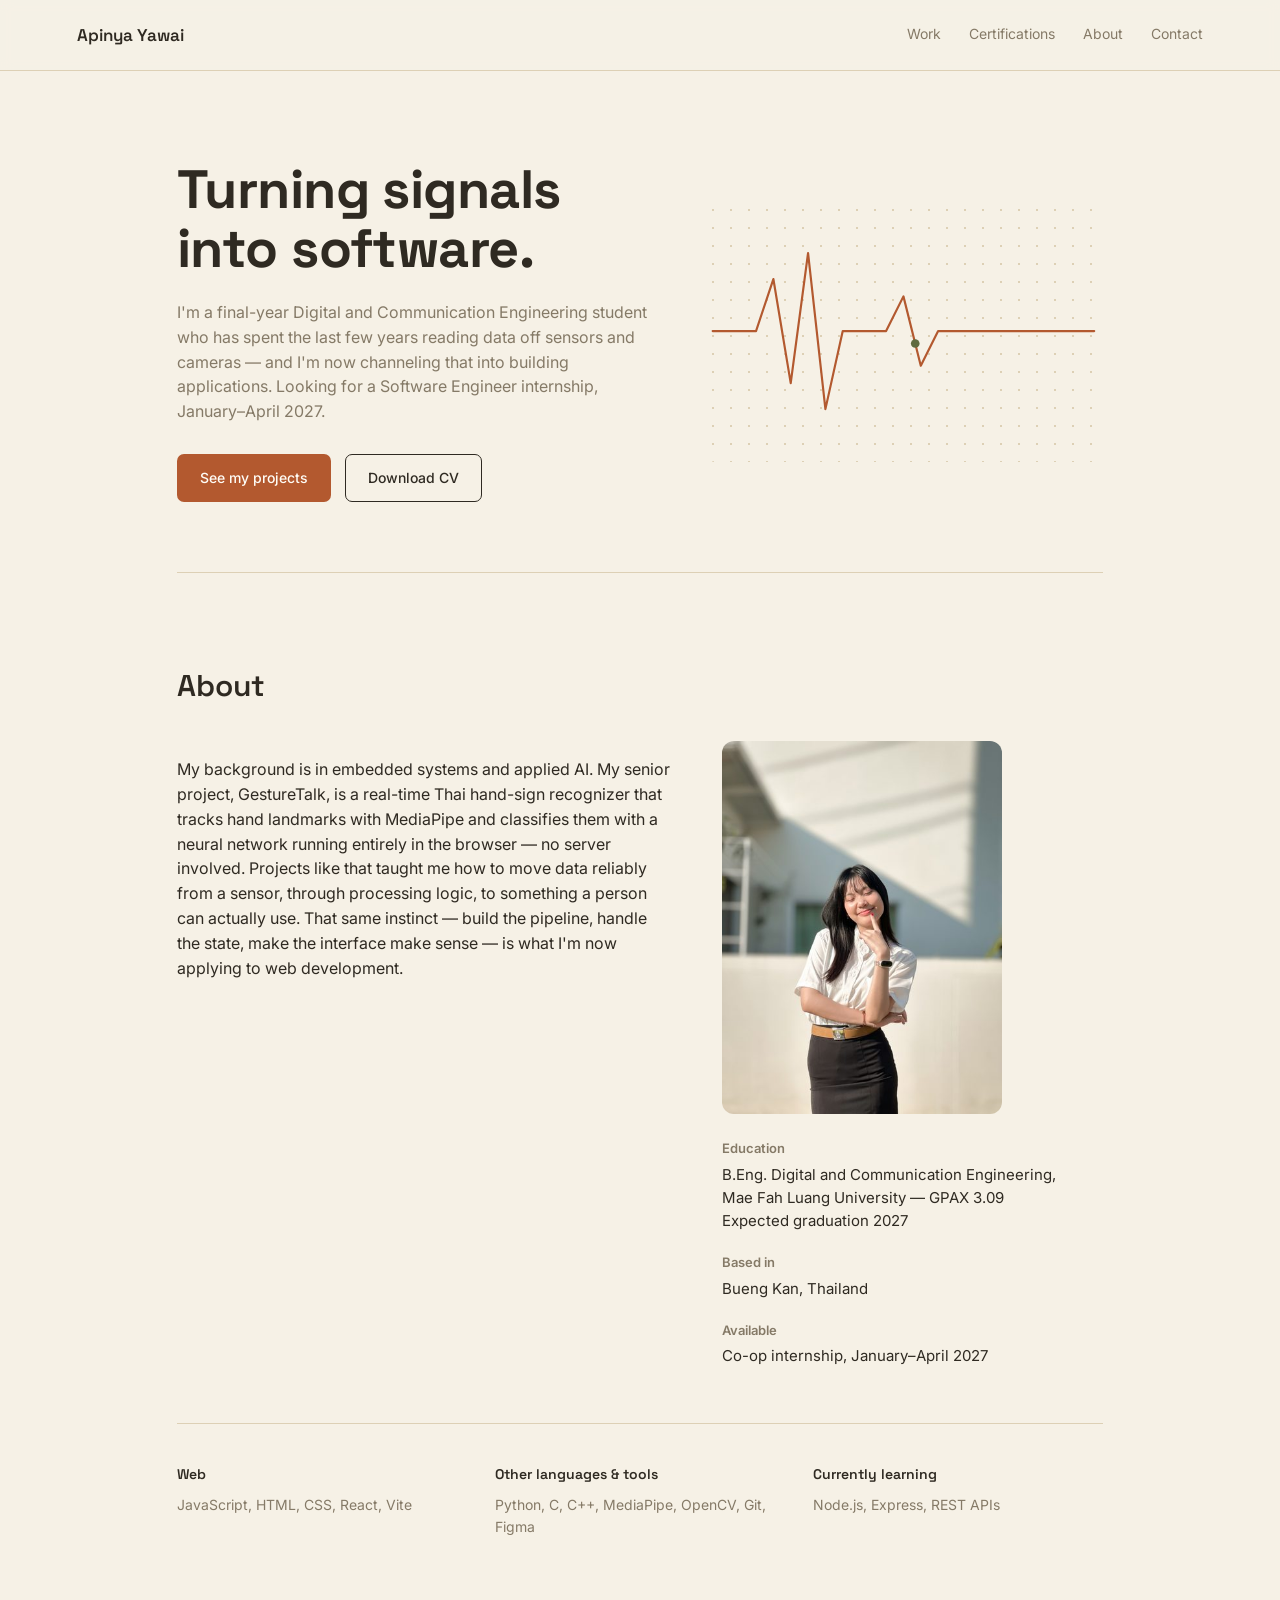
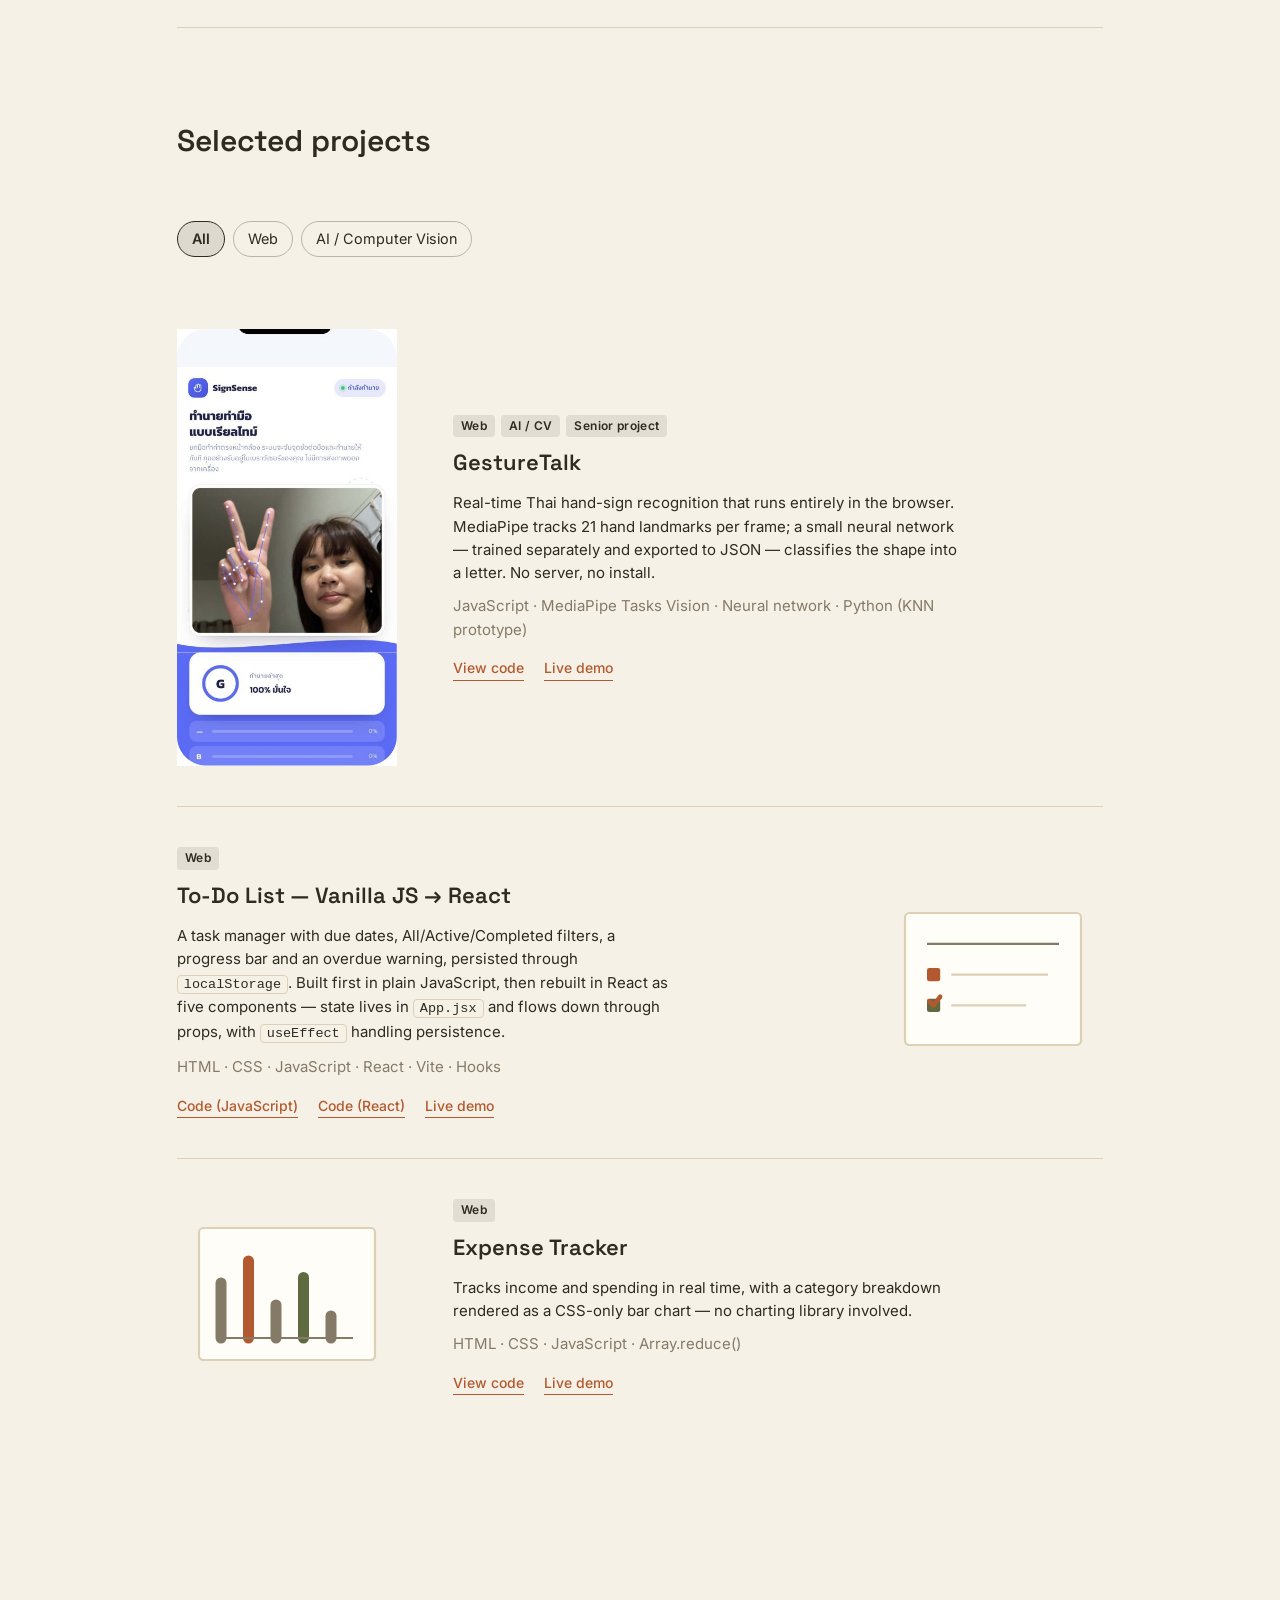
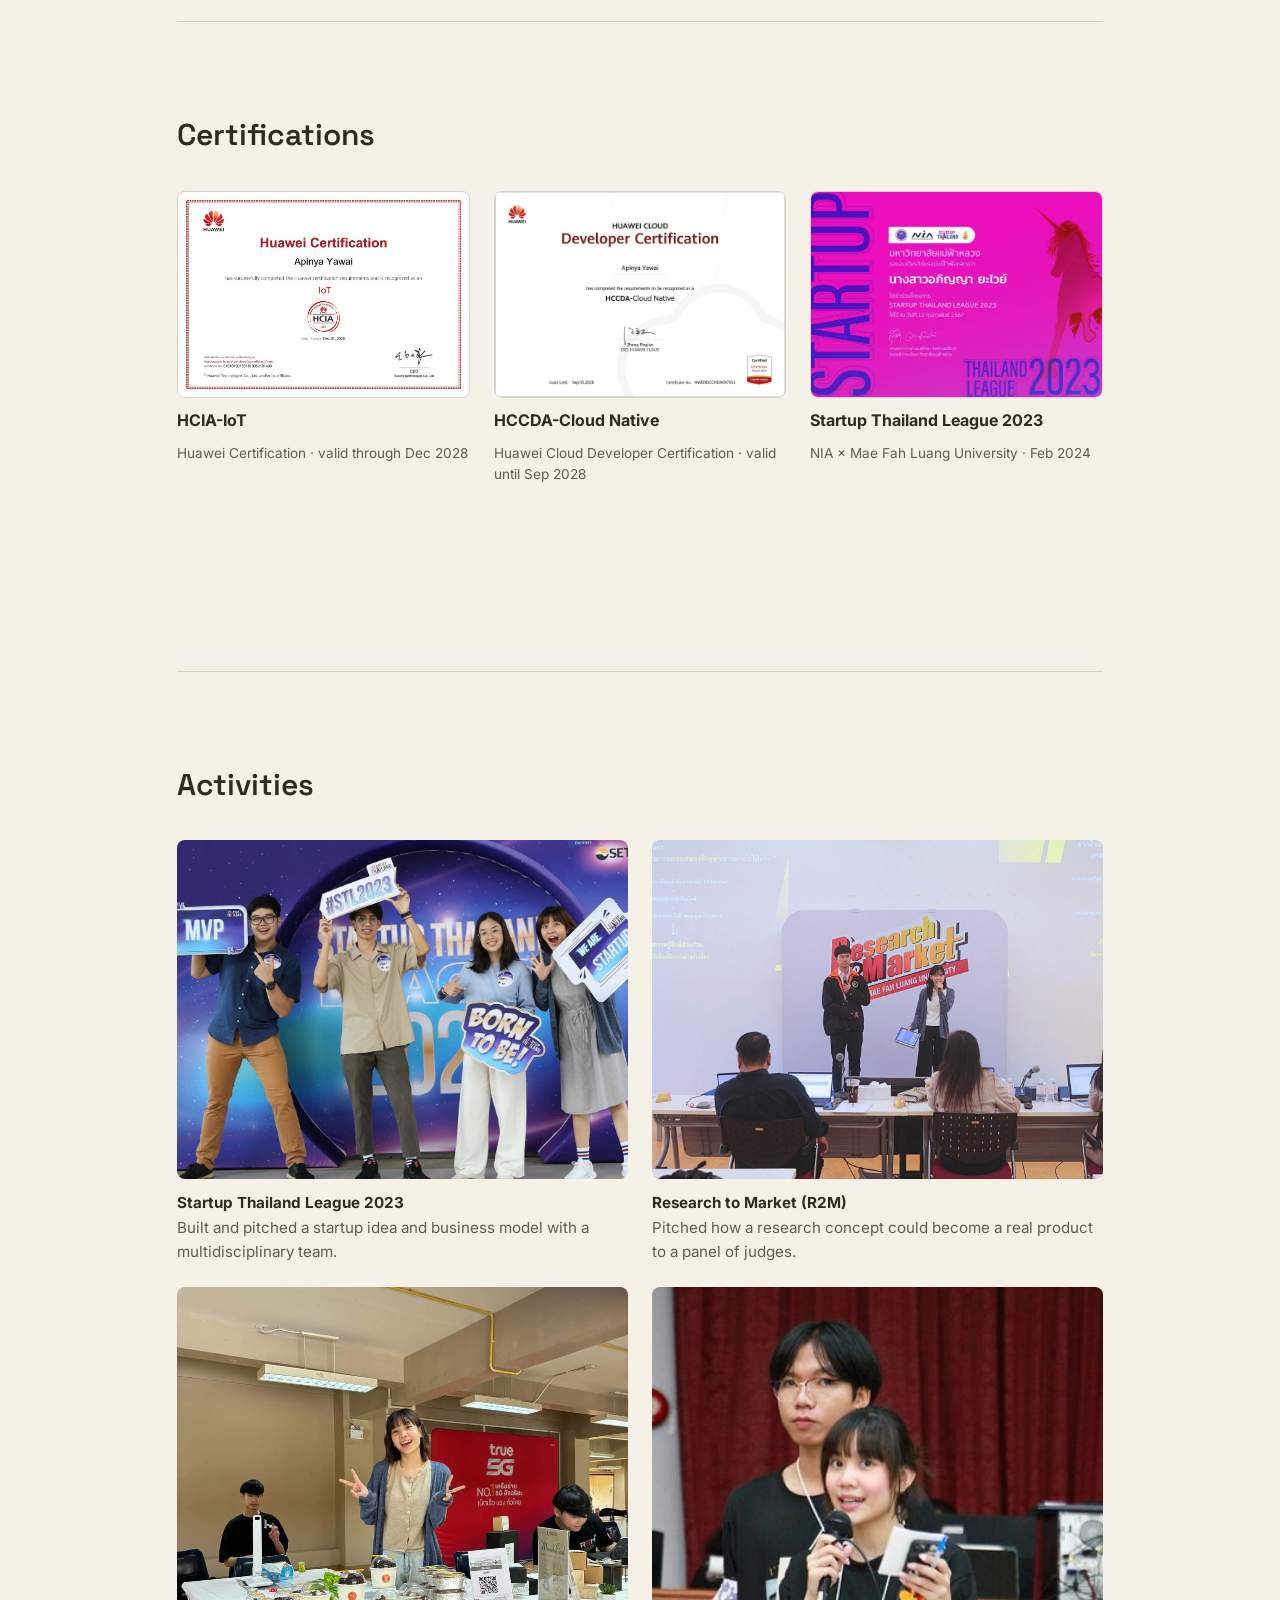
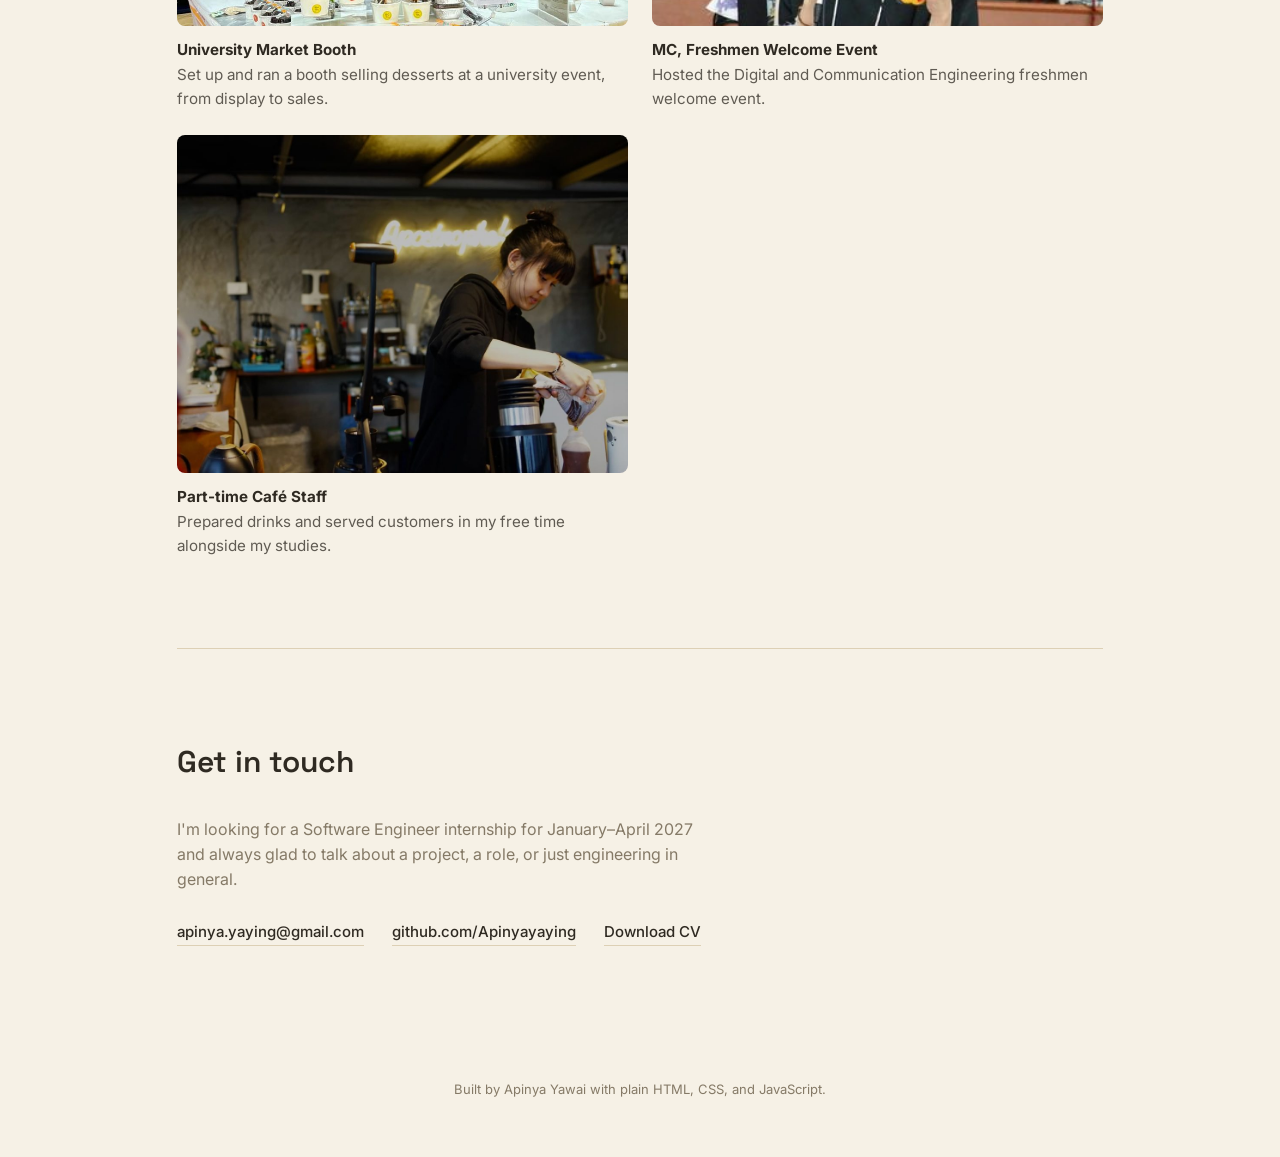
==== commit d1408a8c: "Add files via upload" ====
--- a/index.html
+++ b/index.html
@@ -356,6 +356,27 @@
             <span>Pitched how a research concept could become a real product to a panel of judges.</span>
           </figcaption>
         </figure>
+        <figure class="activity">
+          <img src="images/activity-booth.jpg" style="object-position: center 35%;" alt="Apinya at her dessert booth at a university event" loading="lazy" />
+          <figcaption>
+            <strong>University Market Booth</strong>
+            <span>Set up and ran a booth selling desserts at a university event, from display to sales.</span>
+          </figcaption>
+        </figure>
+        <figure class="activity">
+          <img src="images/activity-mc.jpg" style="object-position: center 30%;" alt="Apinya hosting the department's freshmen welcome event on the microphone" loading="lazy" />
+          <figcaption>
+            <strong>MC, Freshmen Welcome Event</strong>
+            <span>Hosted the Digital and Communication Engineering freshmen welcome event.</span>
+          </figcaption>
+        </figure>
+        <figure class="activity">
+          <img src="images/activity-cafe.jpg" style="object-position: 70% center;" alt="Apinya preparing drinks behind the counter at a café" loading="lazy" />
+          <figcaption>
+            <strong>Part-time Café Staff</strong>
+            <span>Prepared drinks and served customers in my free time alongside my studies.</span>
+          </figcaption>
+        </figure>
       </div>
     </section>
 
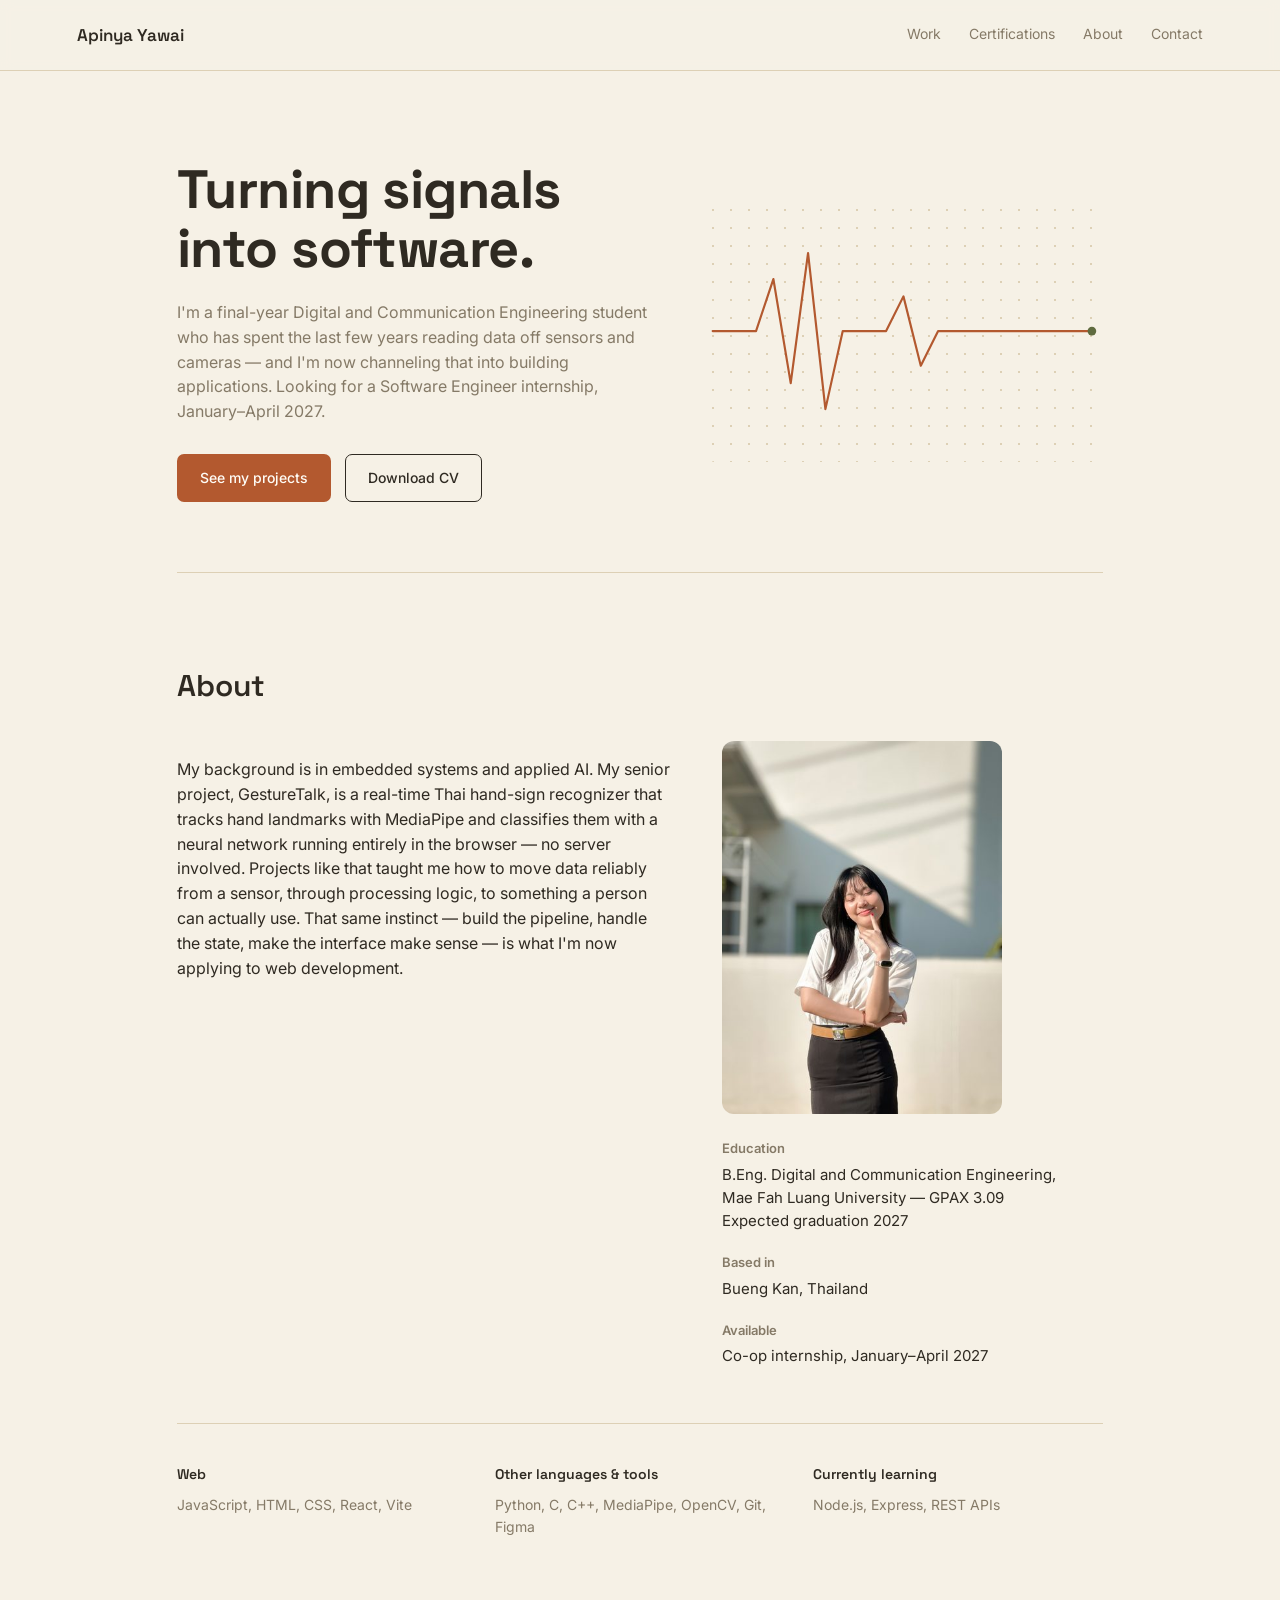
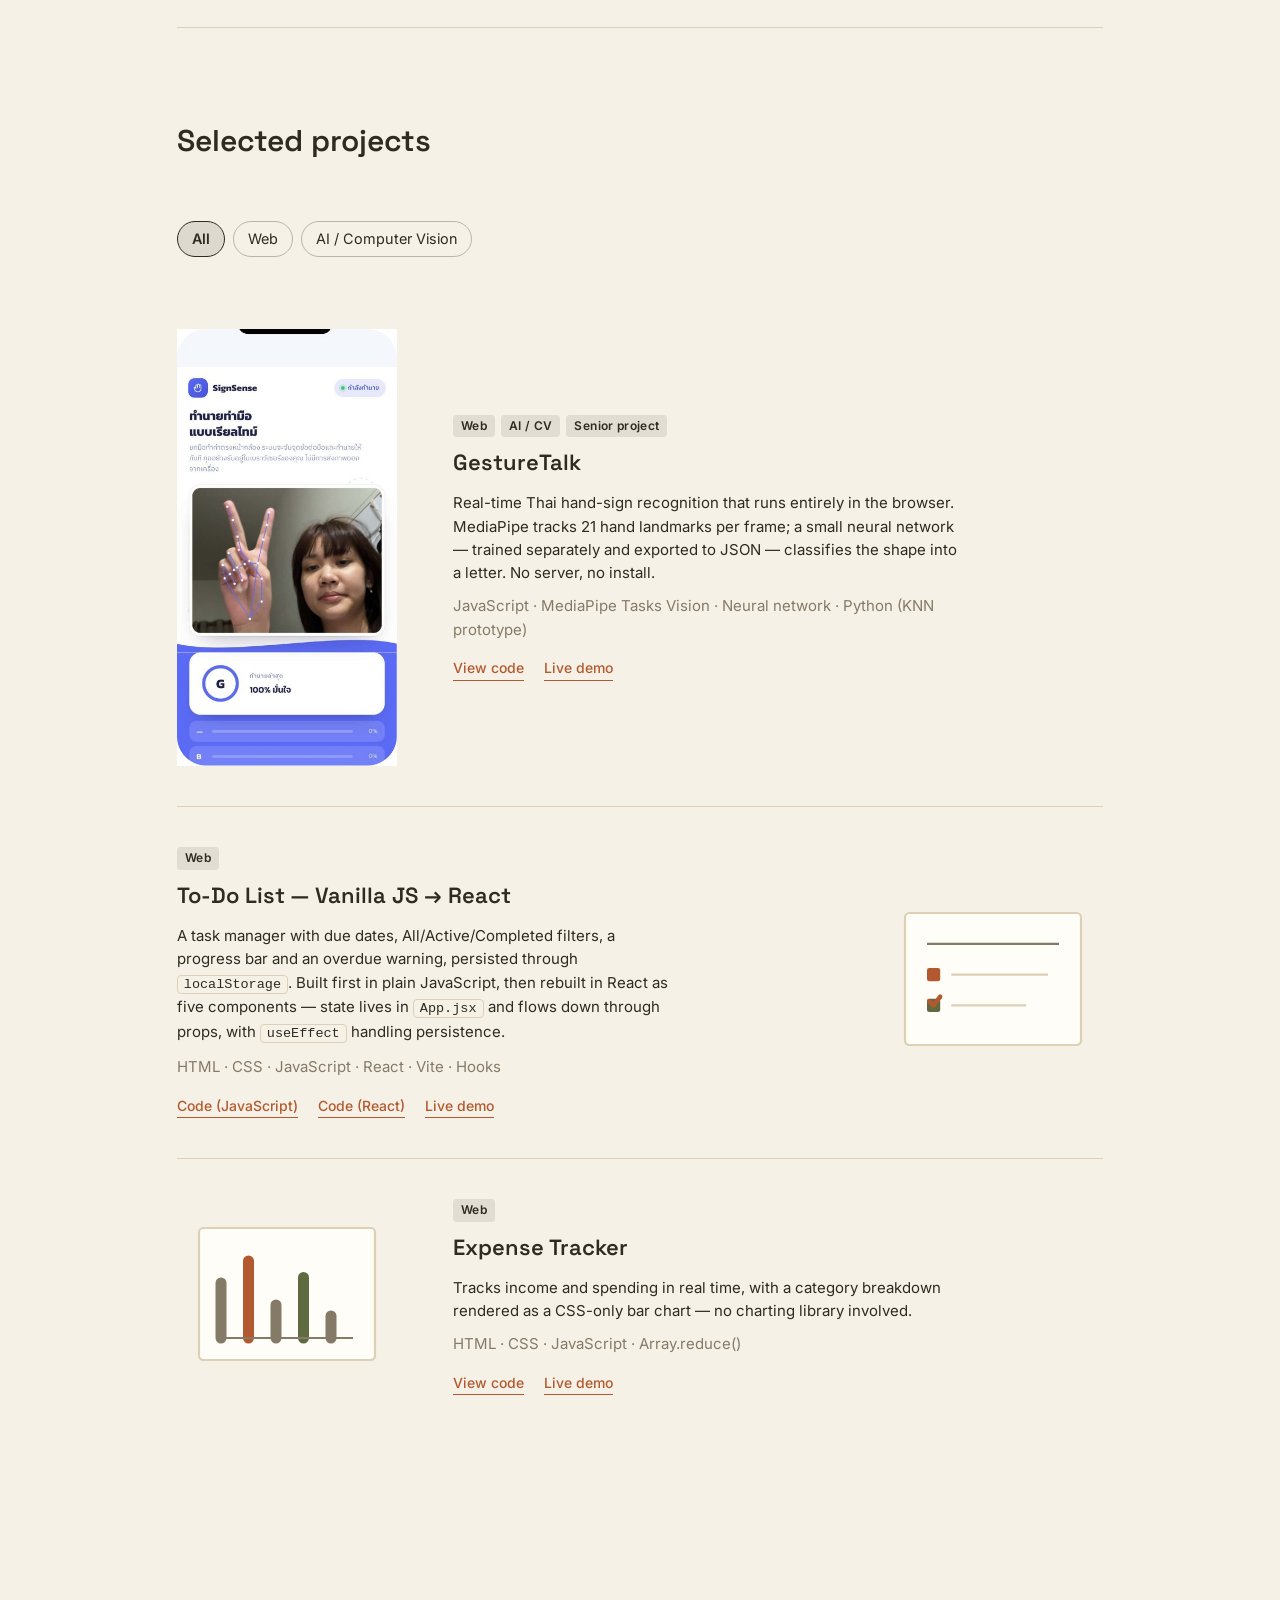
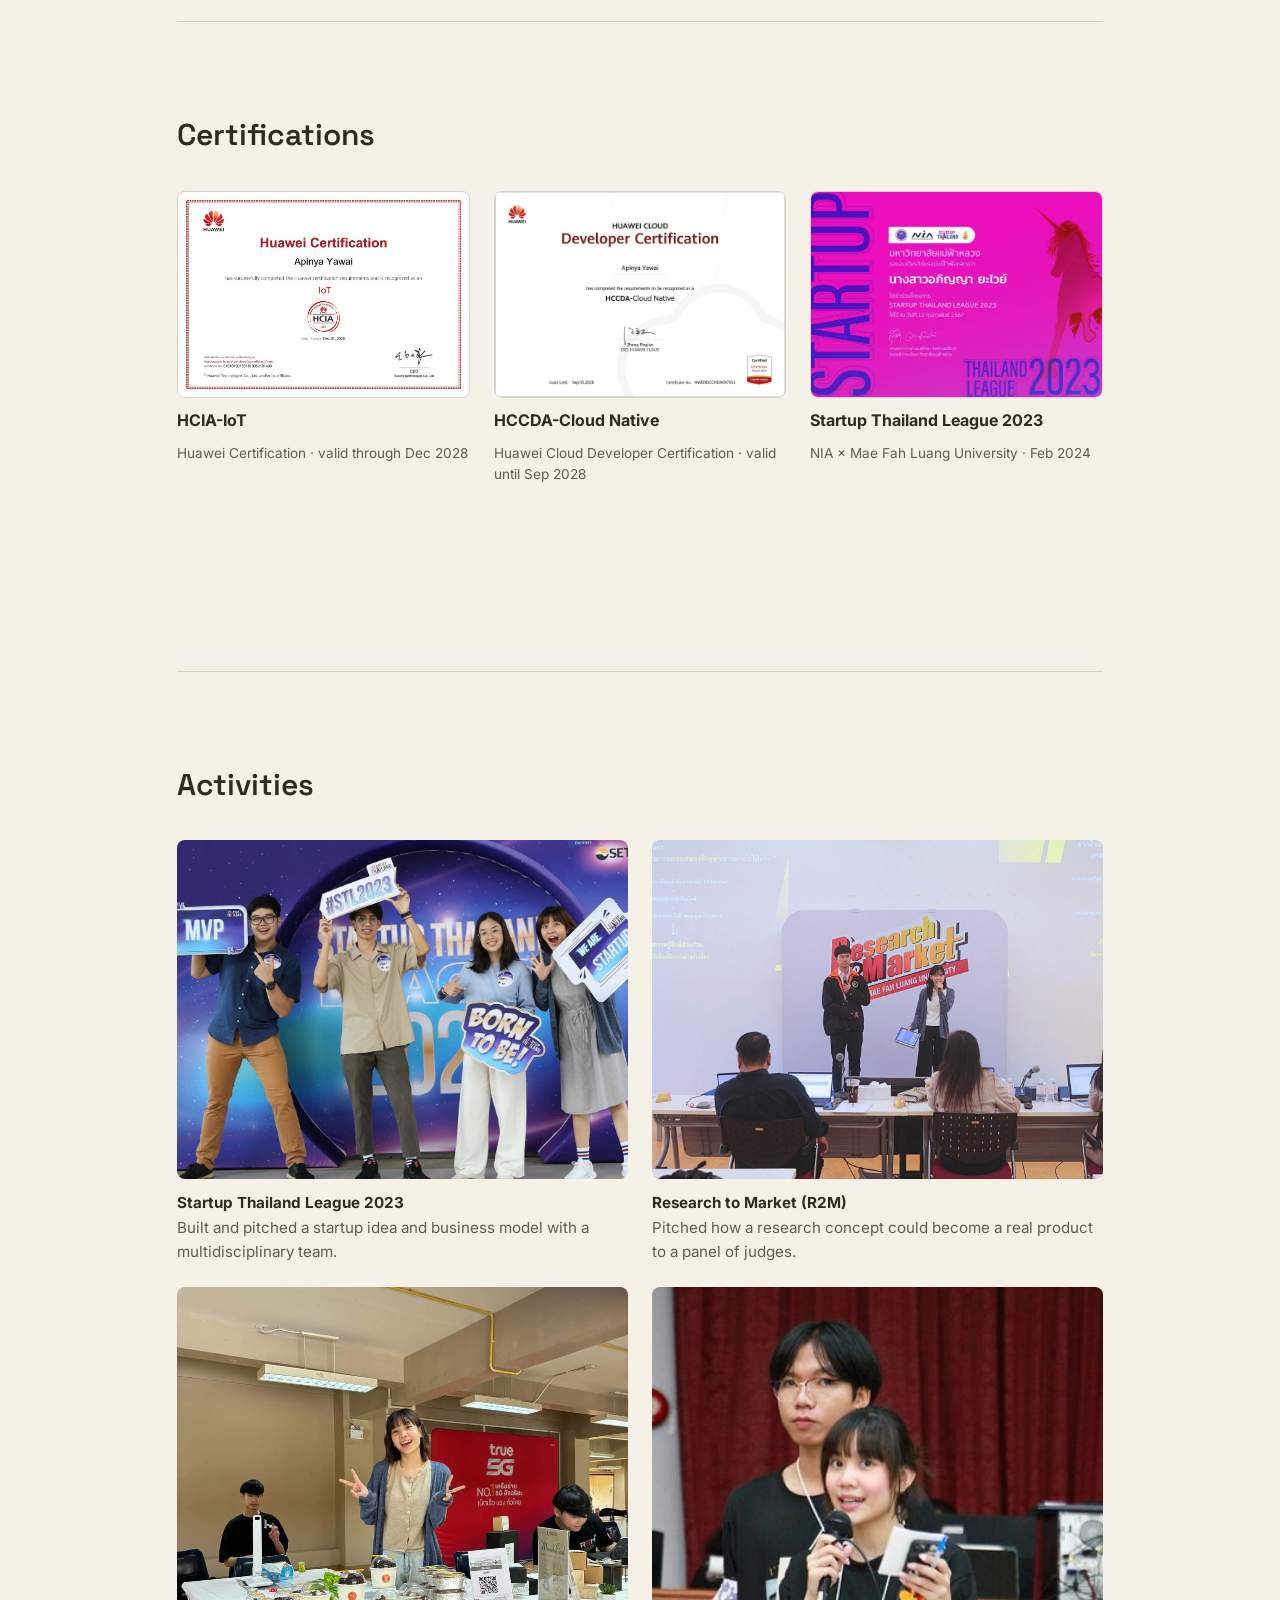
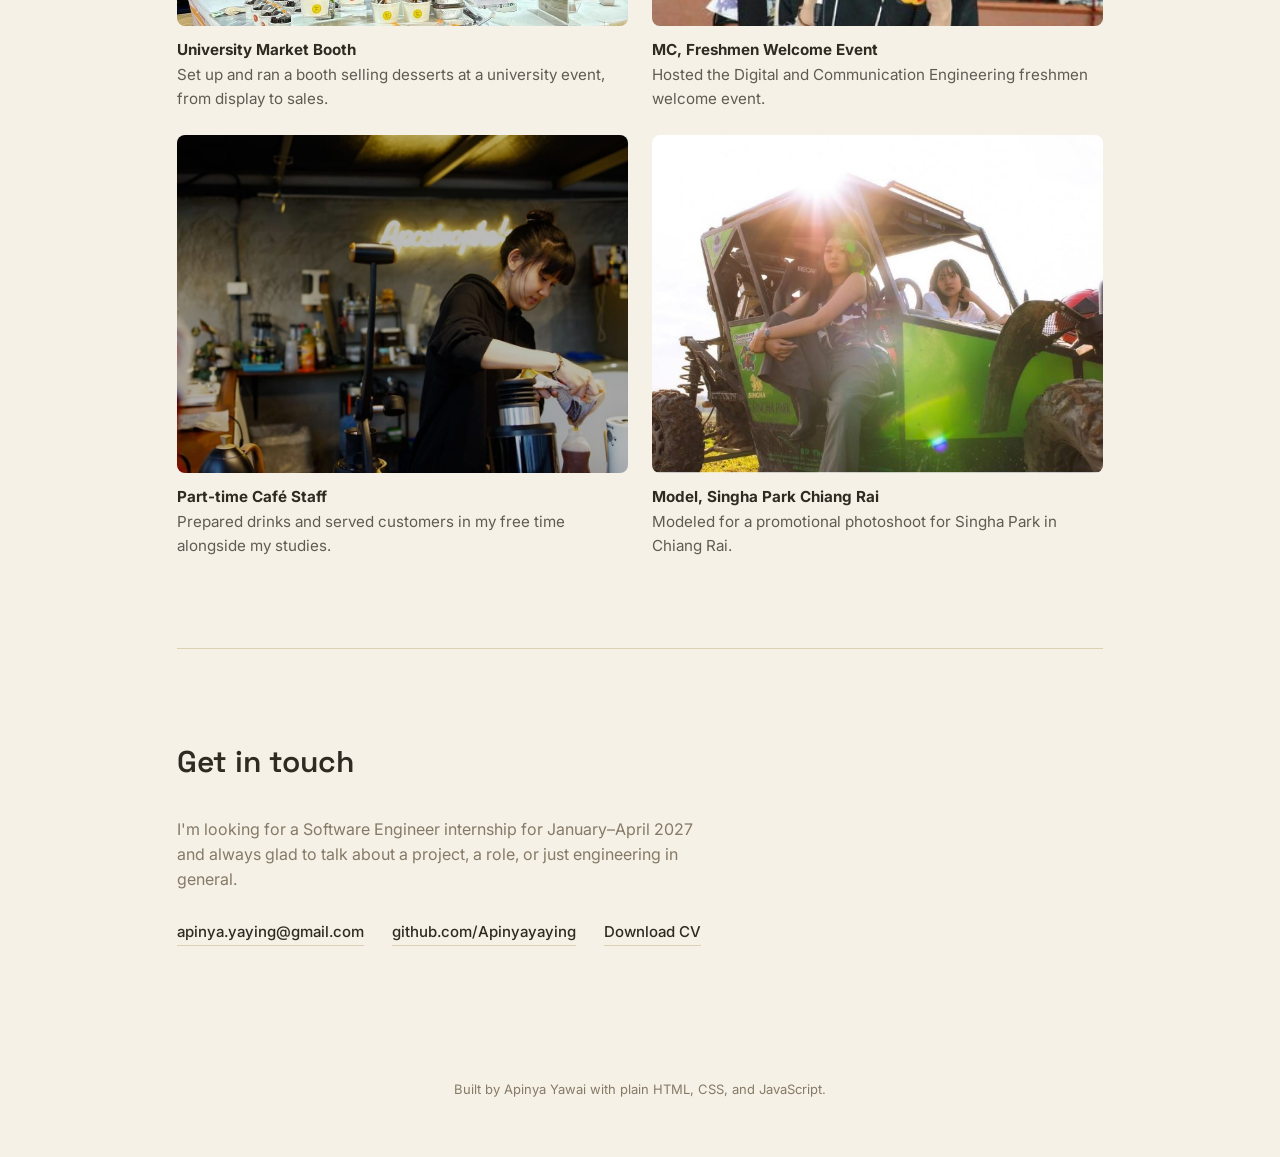
==== commit 7d6da700: "Add files via upload" ====
--- a/index.html
+++ b/index.html
@@ -377,6 +377,13 @@
             <span>Prepared drinks and served customers in my free time alongside my studies.</span>
           </figcaption>
         </figure>
+        <figure class="activity">
+          <img src="images/activity-singha-park.jpg" alt="Photoshoot in an off-road buggy at Singha Park, Chiang Rai" loading="lazy" />
+          <figcaption>
+            <strong>Model, Singha Park Chiang Rai</strong>
+            <span>Modeled for a promotional photoshoot for Singha Park in Chiang Rai.</span>
+          </figcaption>
+        </figure>
       </div>
     </section>
 
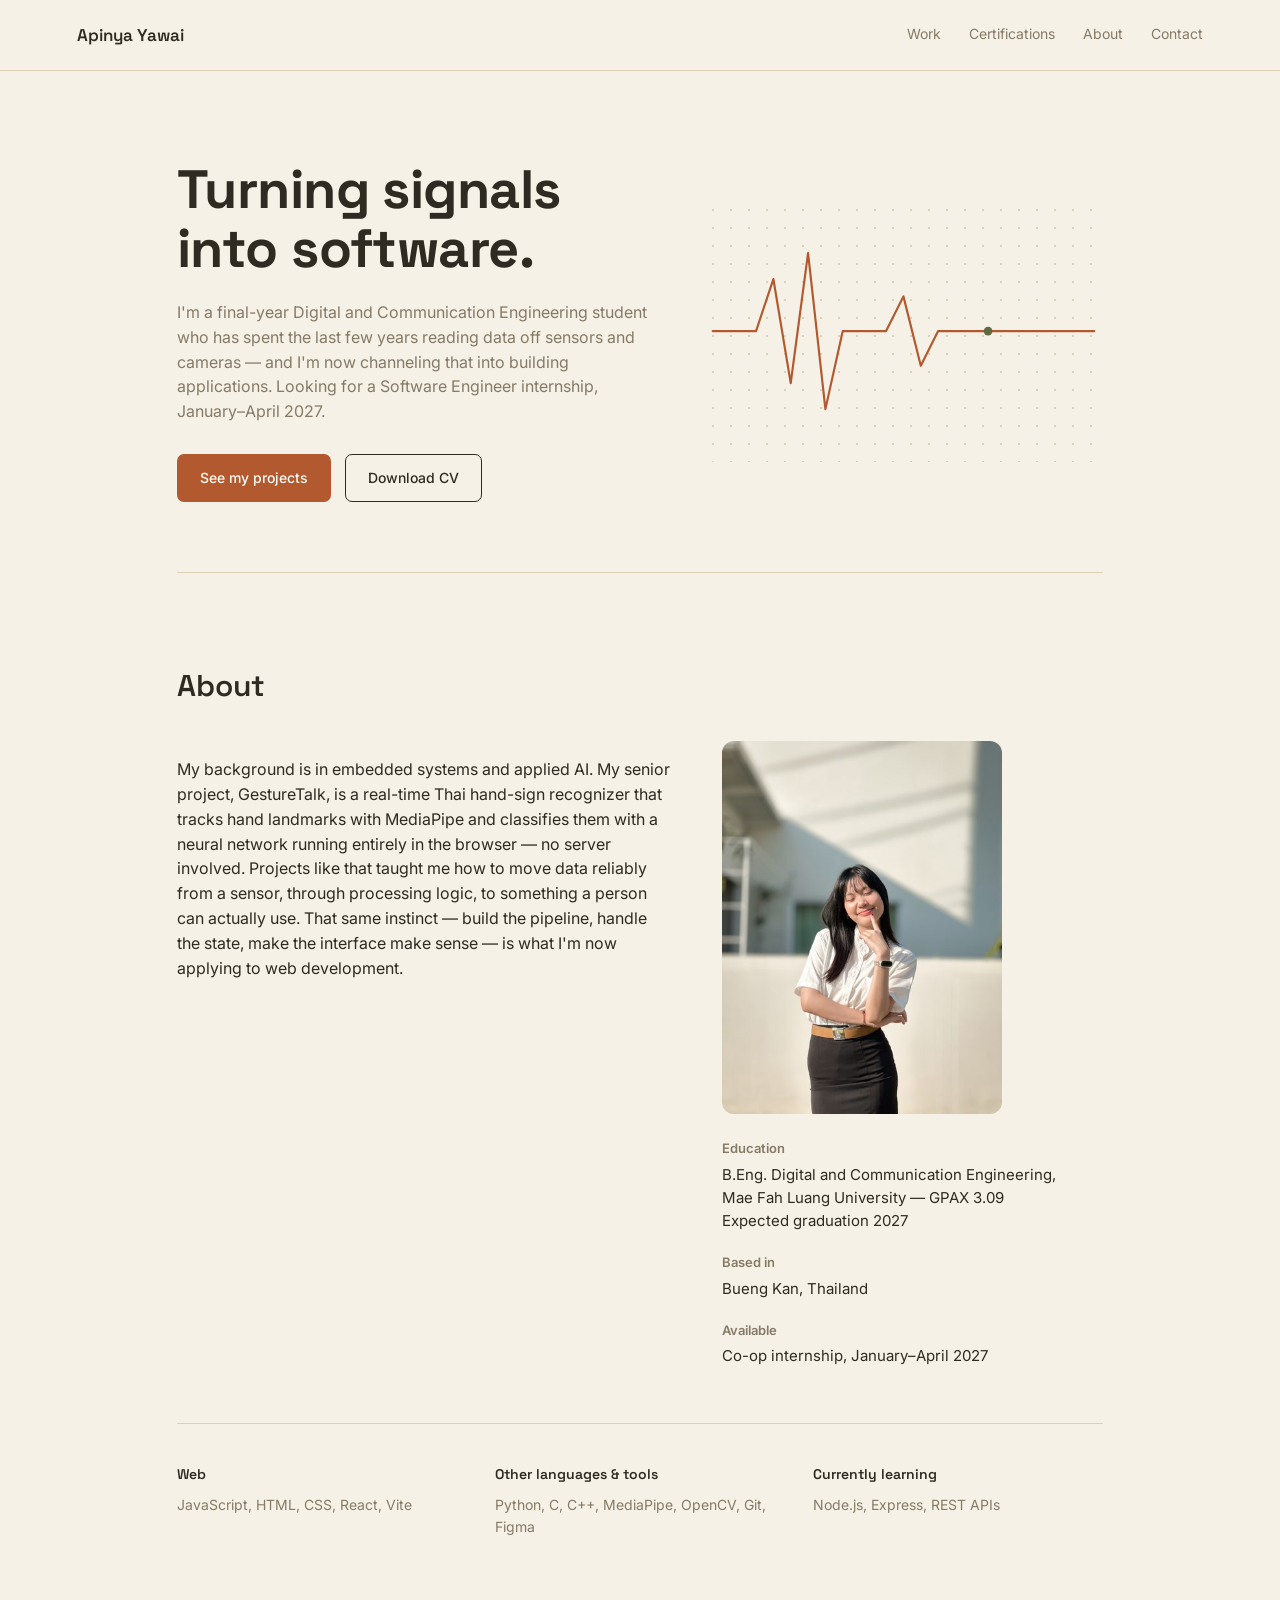
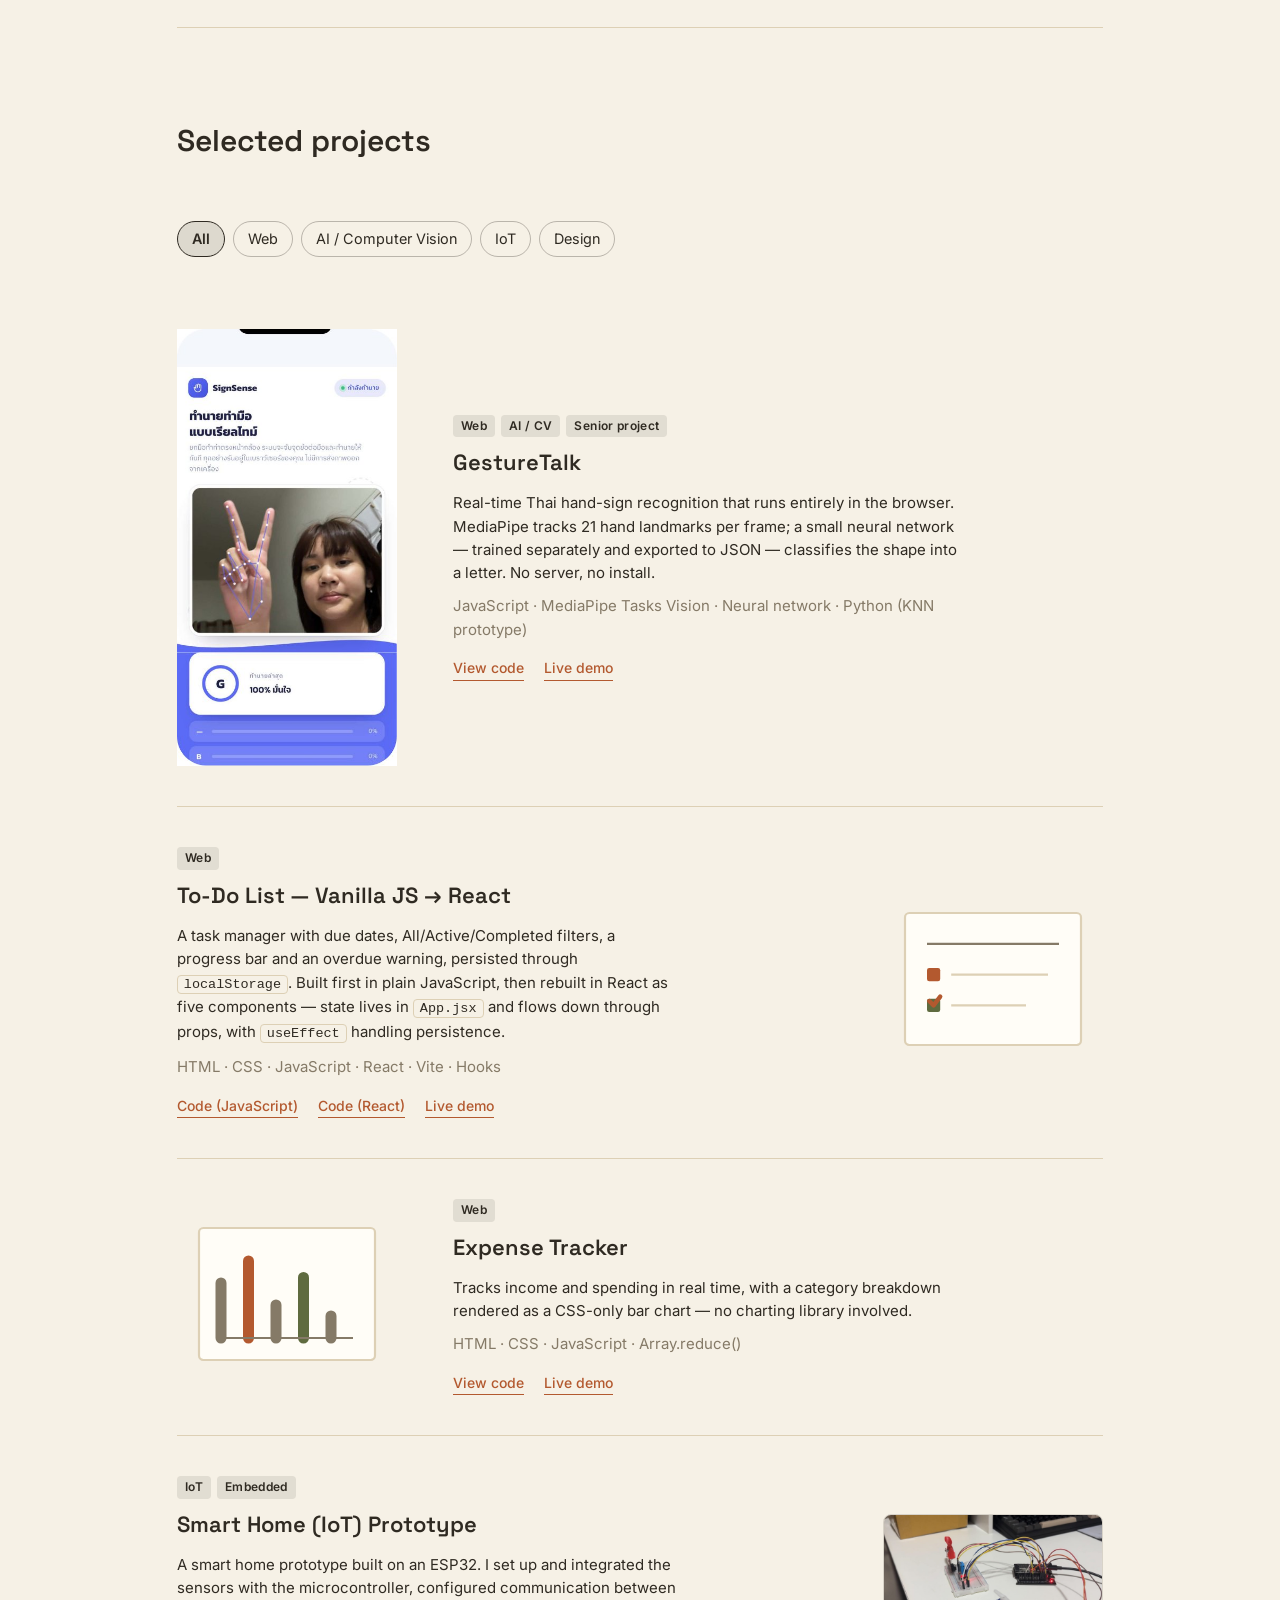
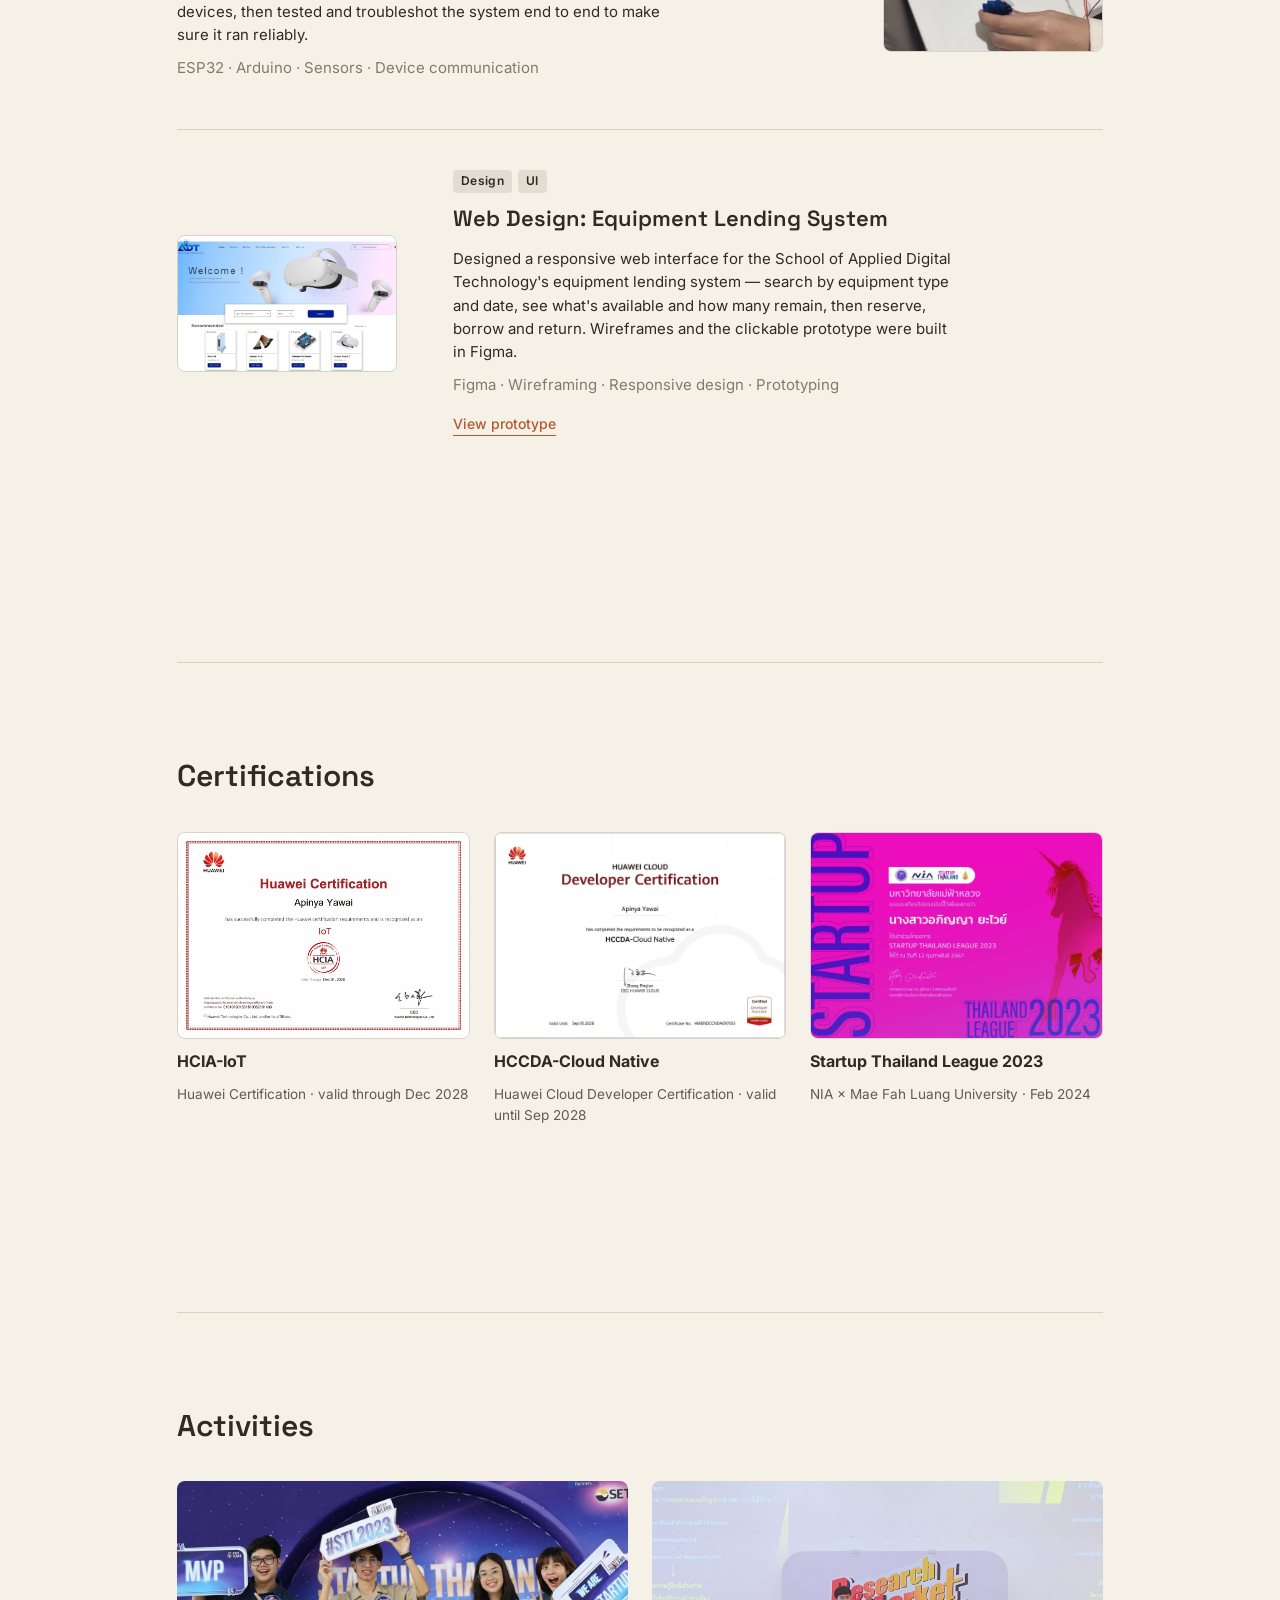
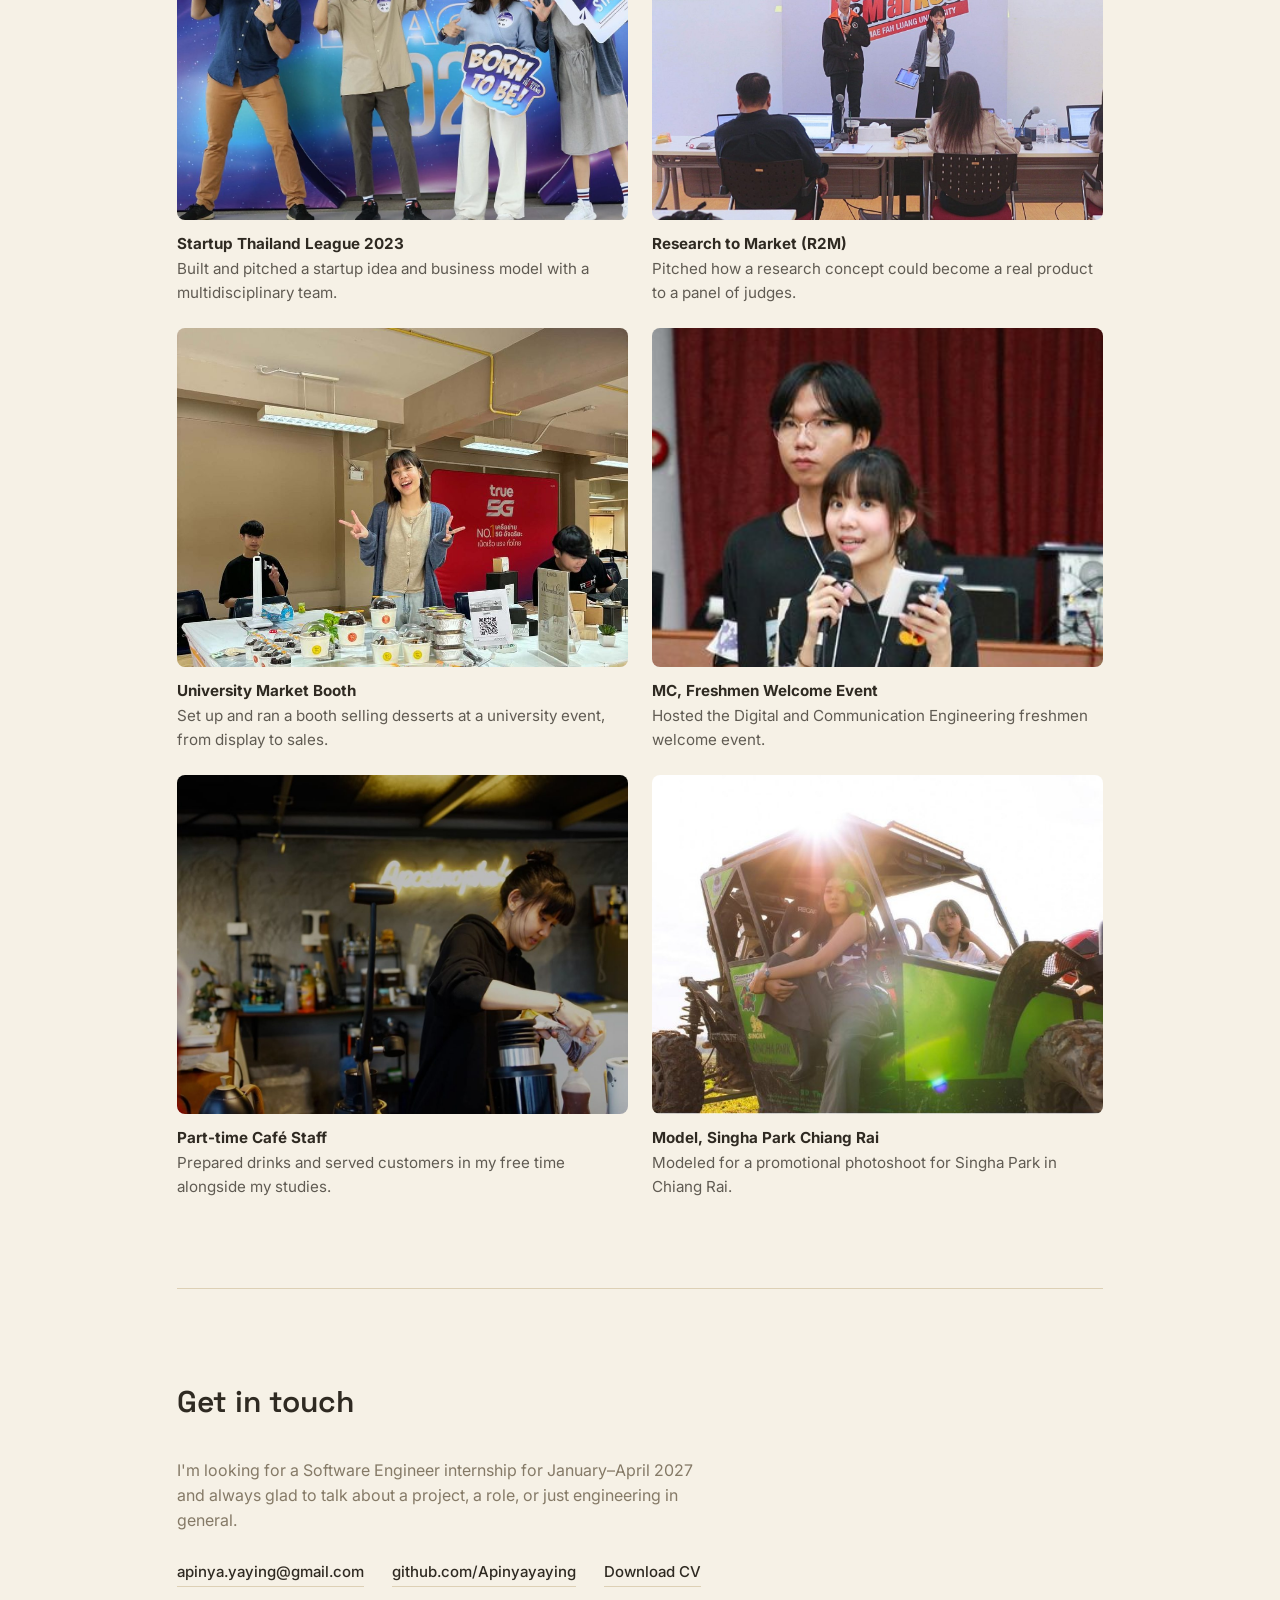
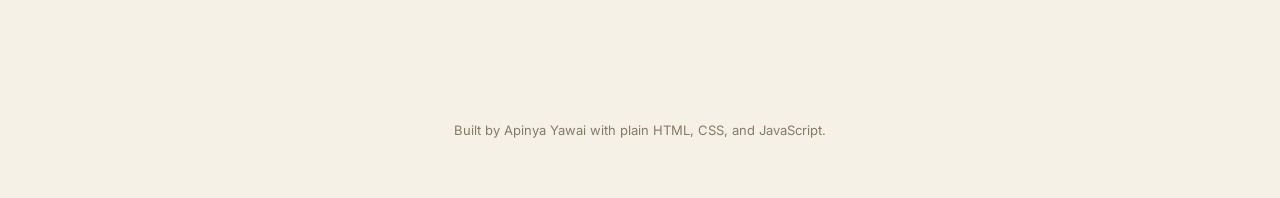
==== commit 42347ff1: "Add files via upload" ====
--- a/index.html
+++ b/index.html
@@ -203,6 +203,8 @@
         <button type="button" data-filter="all" aria-pressed="true"><span>All</span></button>
         <button type="button" data-filter="web" aria-pressed="false"><span>Web</span></button>
         <button type="button" data-filter="ai" aria-pressed="false"><span>AI / Computer Vision</span></button>
+        <button type="button" data-filter="iot" aria-pressed="false"><span>IoT</span></button>
+        <button type="button" data-filter="design" aria-pressed="false"><span>Design</span></button>
       </div>
 
       <!-- Screenshots: put images in an images/ folder with these names.
@@ -307,6 +309,68 @@
           <div class="project-links">
             <a href="https://github.com/Apinyayaying/expense-tracker">View code</a>
             <a href="https://apinyayaying.github.io/expense-tracker/">Live demo</a>
+          </div>
+        </div>
+      </article>
+
+      <article class="project project-reverse" data-tags="iot">
+        <div class="project-visual">
+          <img class="project-shot" src="images/smart-home.jpg"
+               alt="Smart home prototype built with an ESP32 board and sensors"
+               loading="lazy" onerror="this.remove()" />
+          <svg viewBox="0 0 200 160" class="icon-illustration">
+            <!-- house outline with a board and sensor nodes -->
+            <path d="M40 80 L100 35 L160 80 L160 135 L40 135 Z" class="ill-surface" />
+            <rect x="82" y="88" width="36" height="26" rx="3" class="ill-accent" />
+            <circle cx="60" cy="100" r="5" class="ill-accent2-fill" />
+            <circle cx="140" cy="100" r="5" class="ill-accent2-fill" />
+            <circle cx="100" cy="62" r="5" class="ill-accent-fill" />
+            <line x1="65" y1="100" x2="82" y2="100" class="ill-line" />
+            <line x1="118" y1="100" x2="135" y2="100" class="ill-line" />
+            <line x1="100" y1="67" x2="100" y2="88" class="ill-line" />
+          </svg>
+        </div>
+        <div class="project-copy">
+          <ul class="project-tags"><li>IoT</li><li>Embedded</li></ul>
+          <h3>Smart Home (IoT) Prototype</h3>
+          <p>
+            A smart home prototype built on an ESP32. I set up and integrated the sensors with the
+            microcontroller, configured communication between devices, then tested and troubleshot
+            the system end to end to make sure it ran reliably.
+          </p>
+          <p class="project-stack">ESP32 · Arduino · Sensors · Device communication</p>
+        </div>
+      </article>
+
+      <article class="project" data-tags="design web">
+        <div class="project-visual">
+          <img class="project-shot" src="images/web-design.jpg" style="object-position: center top;"
+               alt="Home page design of an equipment lending system: search by equipment type and date, with recommended items and stock counts"
+               loading="lazy" onerror="this.remove()" />
+          <svg viewBox="0 0 200 160" class="icon-illustration">
+            <!-- desktop + phone wireframe -->
+            <rect x="20" y="25" width="120" height="90" rx="4" class="ill-surface" />
+            <line x1="32" y1="42" x2="128" y2="42" class="ill-line" />
+            <rect x="32" y="52" width="44" height="30" rx="2" class="ill-accent" />
+            <line x1="84" y1="58" x2="128" y2="58" class="ill-line-soft" />
+            <line x1="84" y1="70" x2="118" y2="70" class="ill-line-soft" />
+            <rect x="148" y="55" width="34" height="62" rx="5" class="ill-surface" />
+            <rect x="155" y="66" width="20" height="14" rx="2" class="ill-accent-2" />
+            <line x1="155" y1="90" x2="175" y2="90" class="ill-line-soft" />
+          </svg>
+        </div>
+        <div class="project-copy">
+          <ul class="project-tags"><li>Design</li><li>UI</li></ul>
+          <h3>Web Design: Equipment Lending System</h3>
+          <p>
+            Designed a responsive web interface for the School of Applied Digital Technology's
+            equipment lending system — search by equipment type and date, see what's available and
+            how many remain, then reserve, borrow and return. Wireframes and the clickable prototype
+            were built in Figma.
+          </p>
+          <p class="project-stack">Figma · Wireframing · Responsive design · Prototyping</p>
+          <div class="project-links">
+            <a href="https://www.figma.com/proto/5XdHMakxD1wf58hPr3PqZ3/Untitled?node-id=1-3&amp;p=f&amp;t=5w0zK6vA5FcoAXrW-1&amp;scaling=contain&amp;content-scaling=fixed&amp;page-id=0%3A1&amp;starting-point-node-id=1%3A3" target="_blank" rel="noopener">View prototype</a>
           </div>
         </div>
       </article>
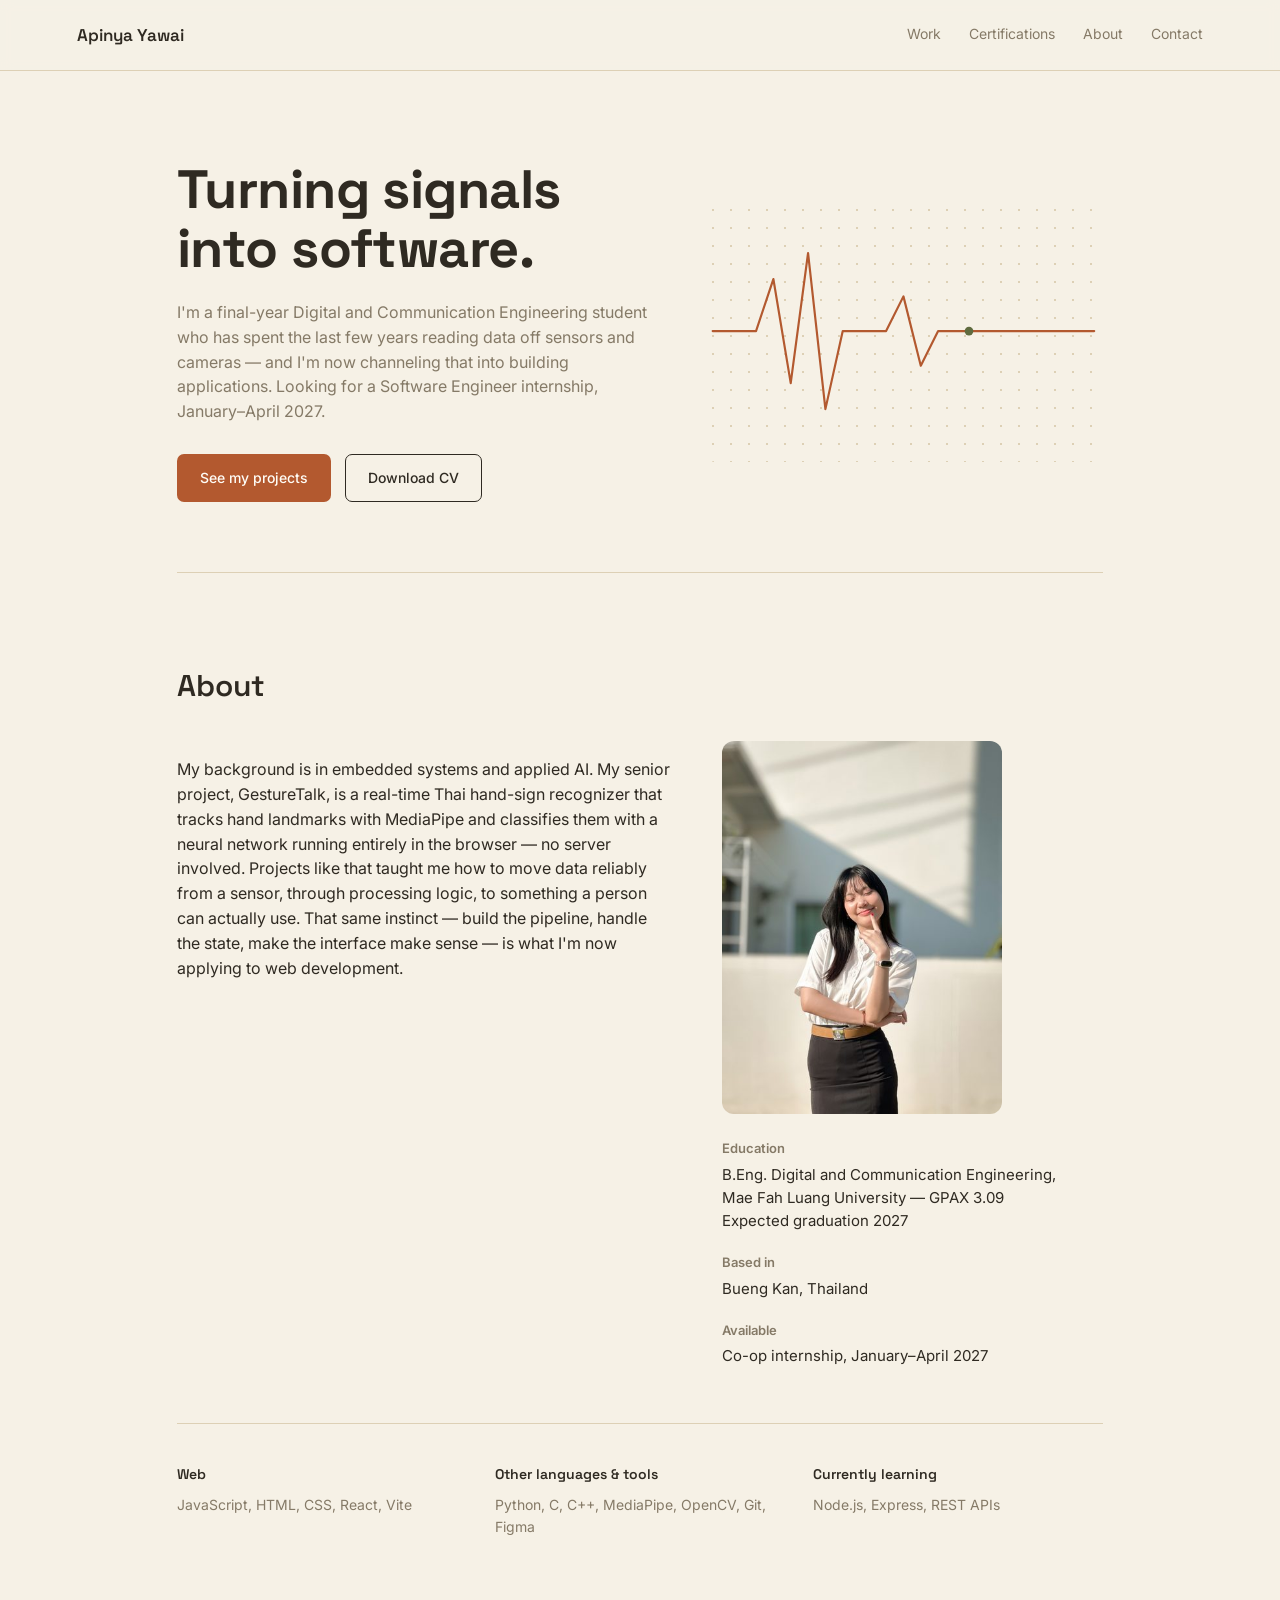
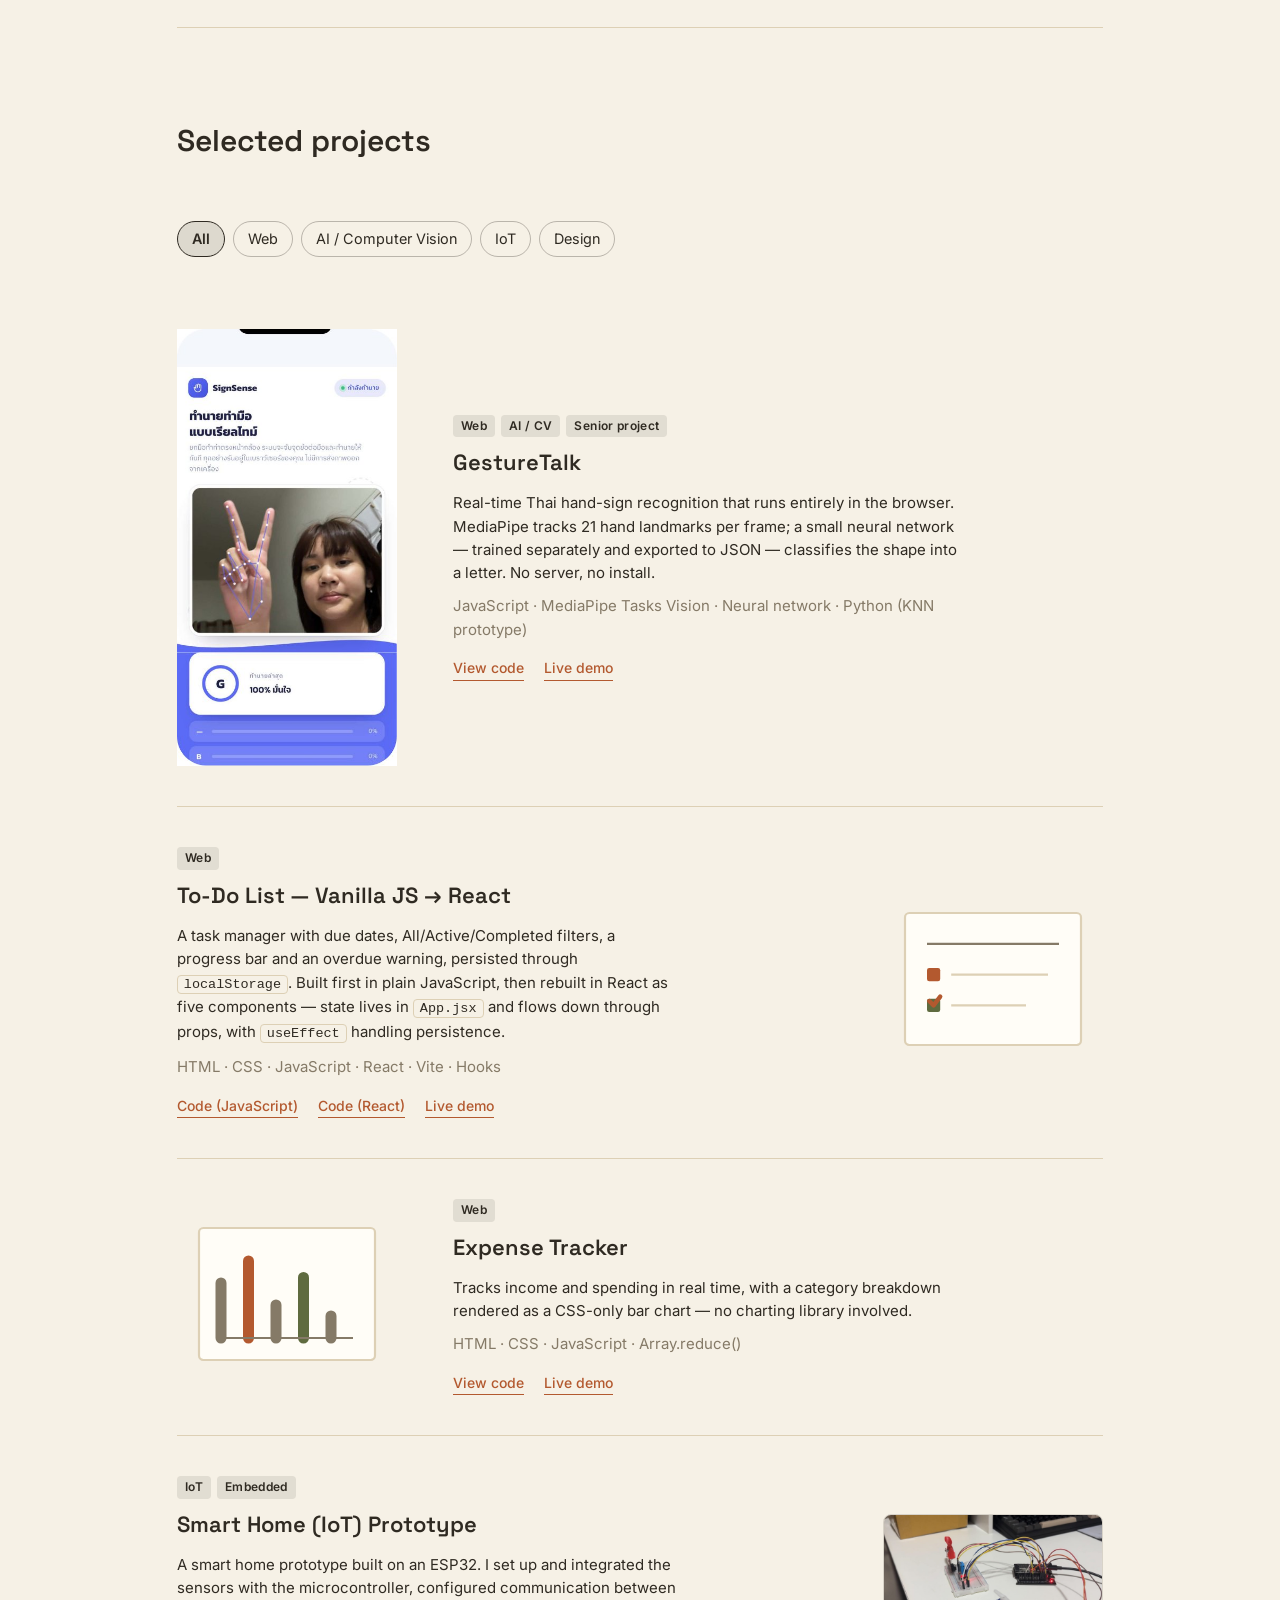
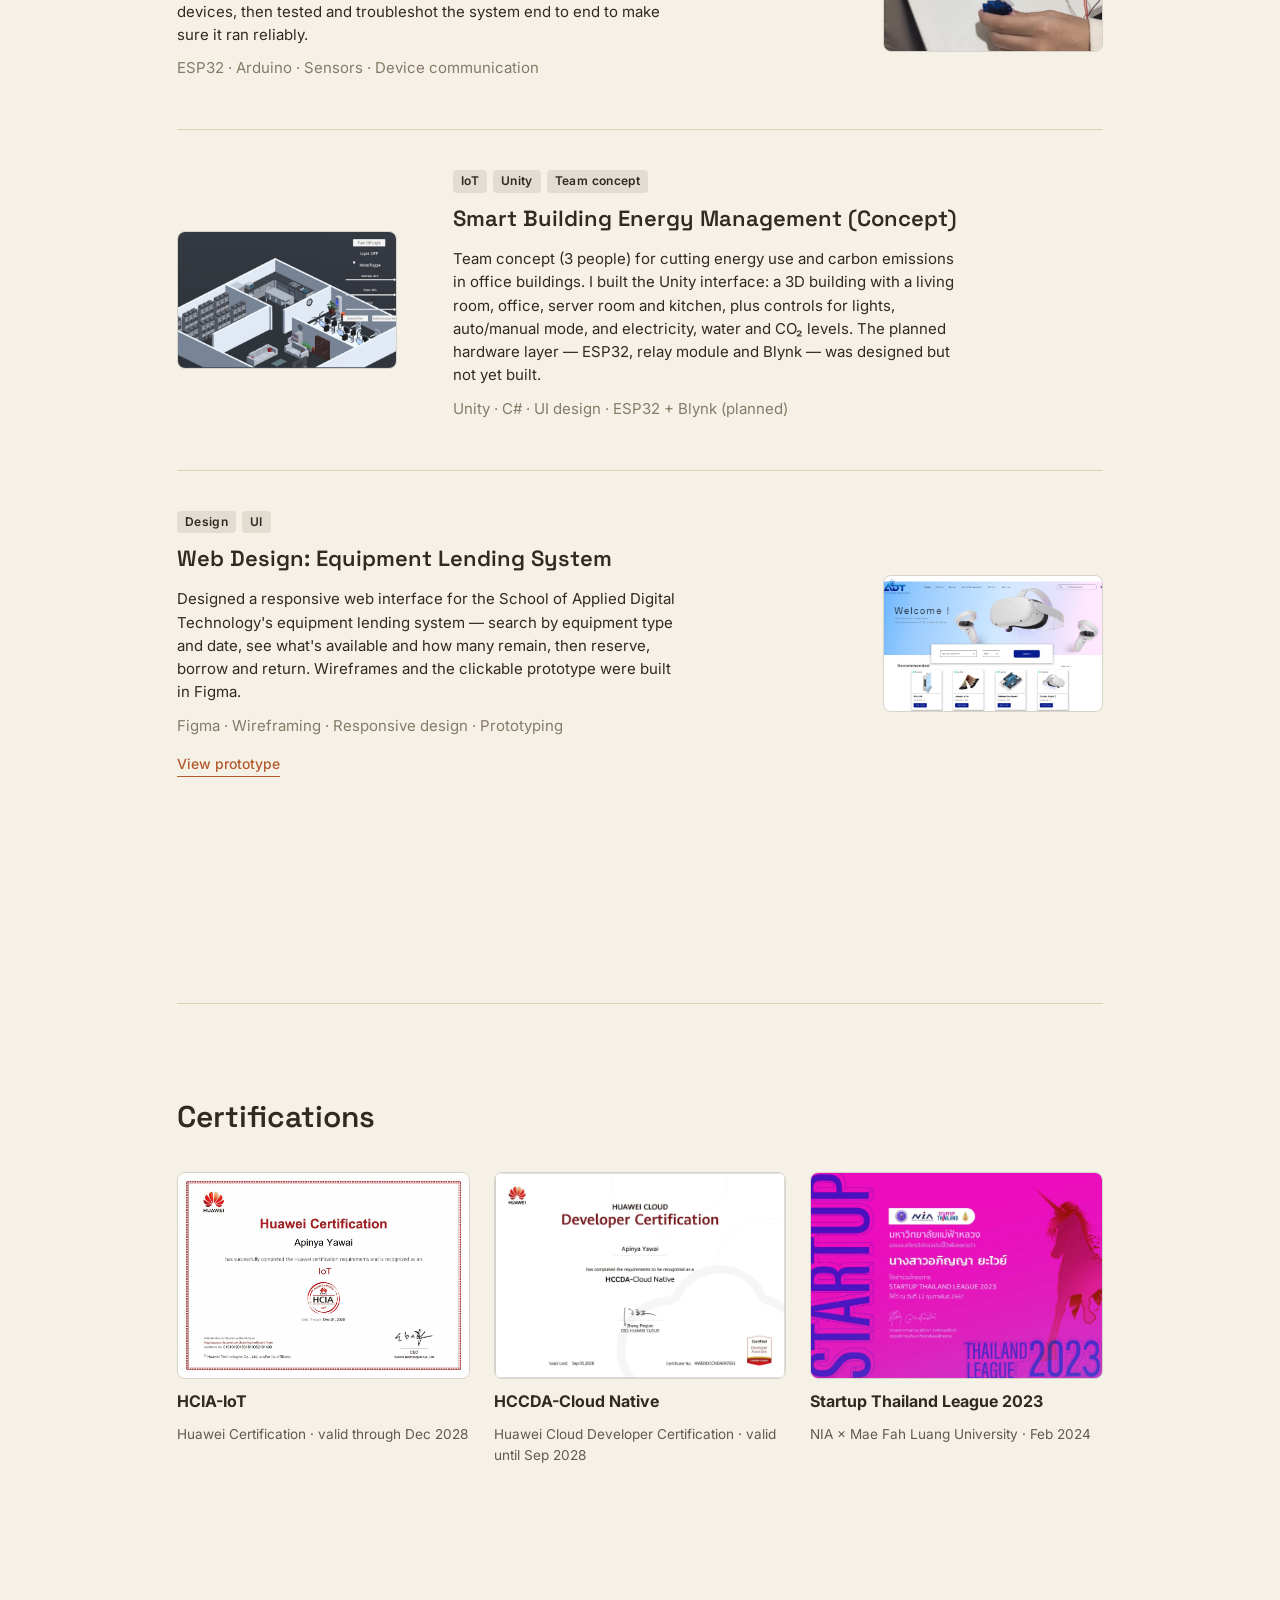
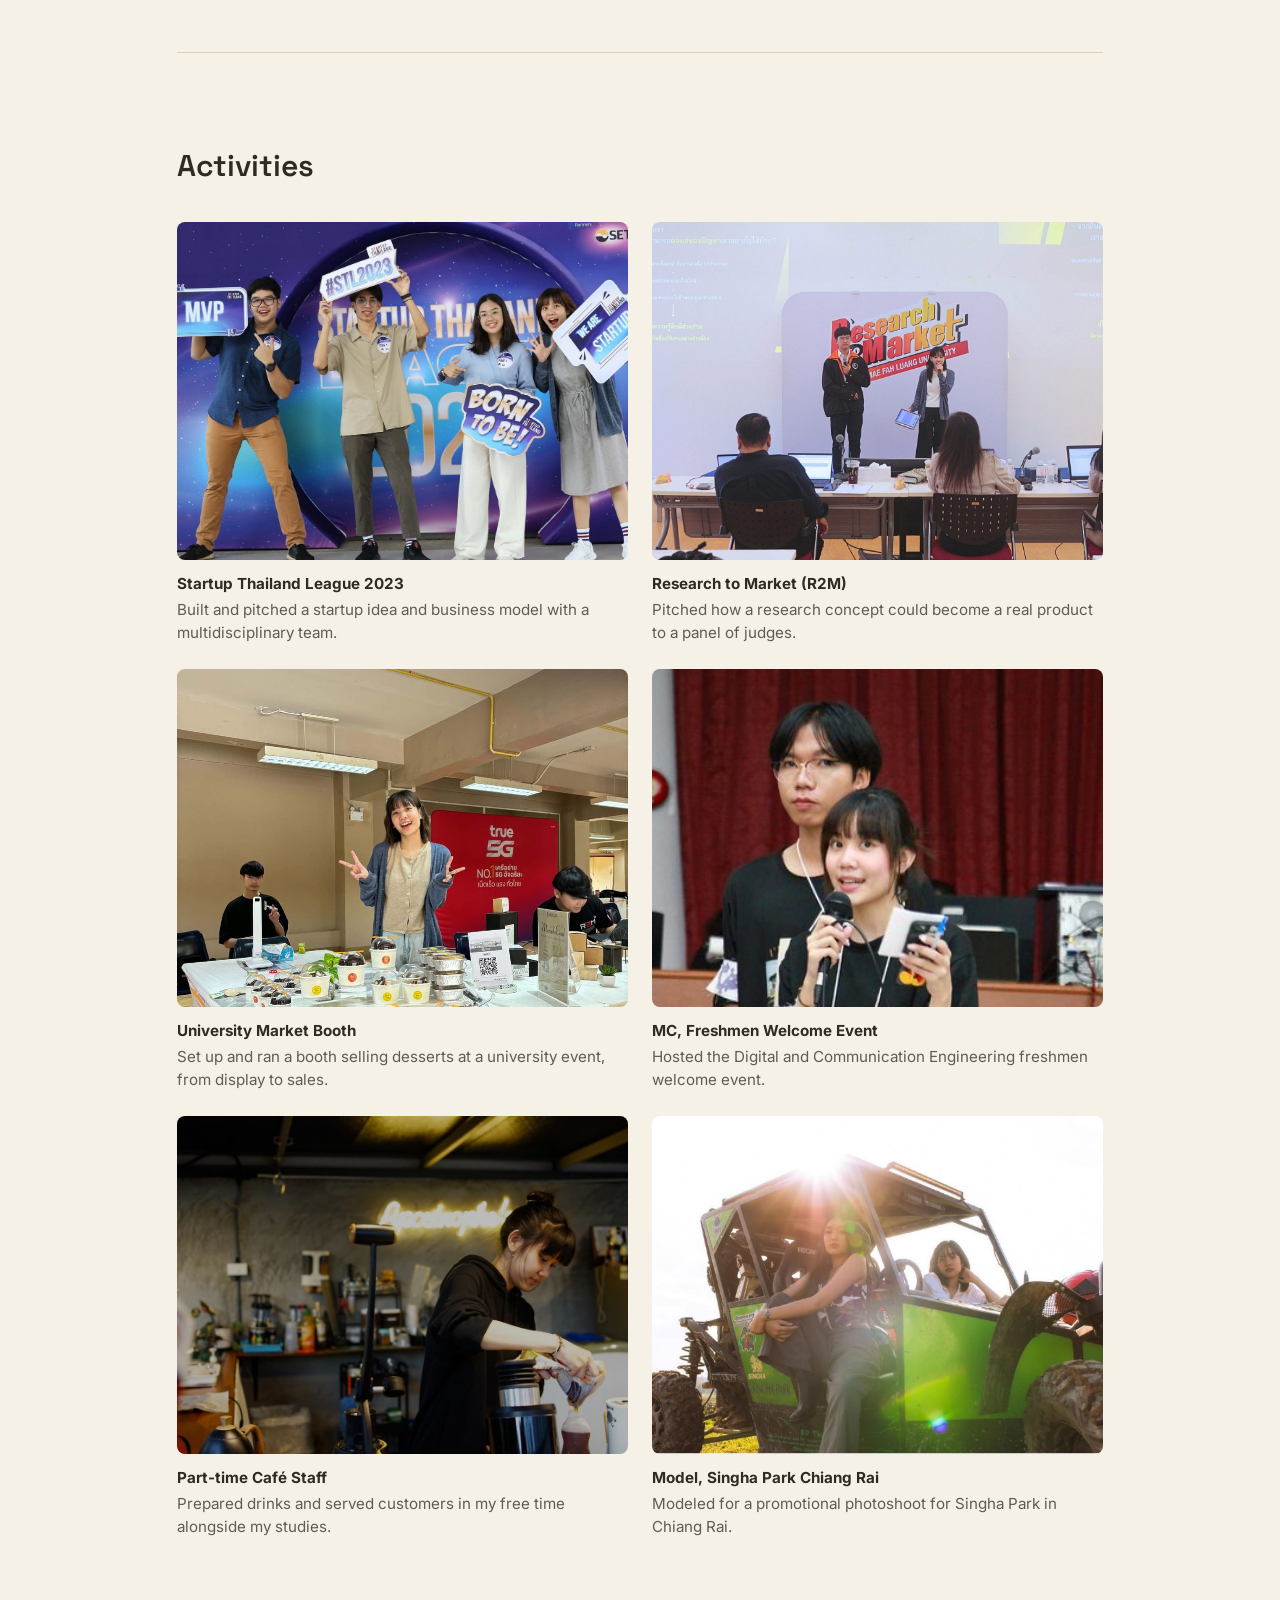
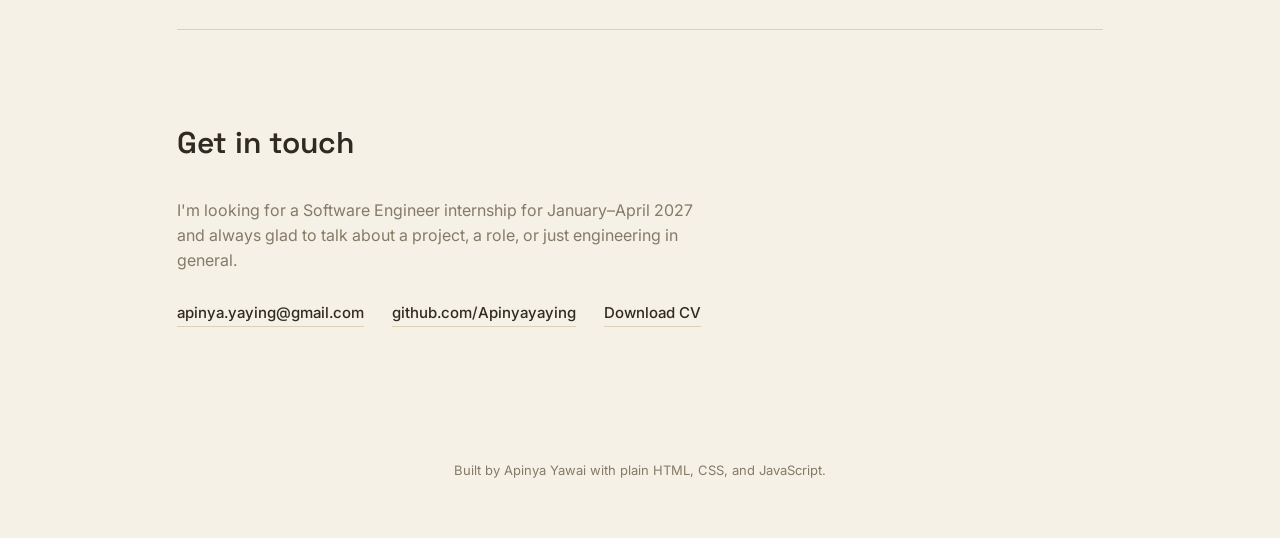
==== commit 53fd10c3: "Add files via upload" ====
--- a/index.html
+++ b/index.html
@@ -342,7 +342,26 @@
         </div>
       </article>
 
-      <article class="project" data-tags="design web">
+      <article class="project" data-tags="iot design">
+        <div class="project-visual">
+          <img class="project-shot" src="images/smart-building.jpg"
+               alt="Unity 3D model of an office building with a control panel: light toggle, auto/manual mode, and electricity, water and CO2 sliders"
+               loading="lazy" onerror="this.remove()" />
+        </div>
+        <div class="project-copy">
+          <ul class="project-tags"><li>IoT</li><li>Unity</li><li>Team concept</li></ul>
+          <h3>Smart Building Energy Management (Concept)</h3>
+          <p>
+            Team concept (3 people) for cutting energy use and carbon emissions in office buildings.
+            I built the Unity interface: a 3D building with a living room, office, server room and
+            kitchen, plus controls for lights, auto/manual mode, and electricity, water and CO₂ levels.
+            The planned hardware layer — ESP32, relay module and Blynk — was designed but not yet built.
+          </p>
+          <p class="project-stack">Unity · C# · UI design · ESP32 + Blynk (planned)</p>
+        </div>
+      </article>
+
+      <article class="project project-reverse" data-tags="design web">
         <div class="project-visual">
           <img class="project-shot" src="images/web-design.jpg" style="object-position: center top;"
                alt="Home page design of an equipment lending system: search by equipment type and date, with recommended items and stock counts"
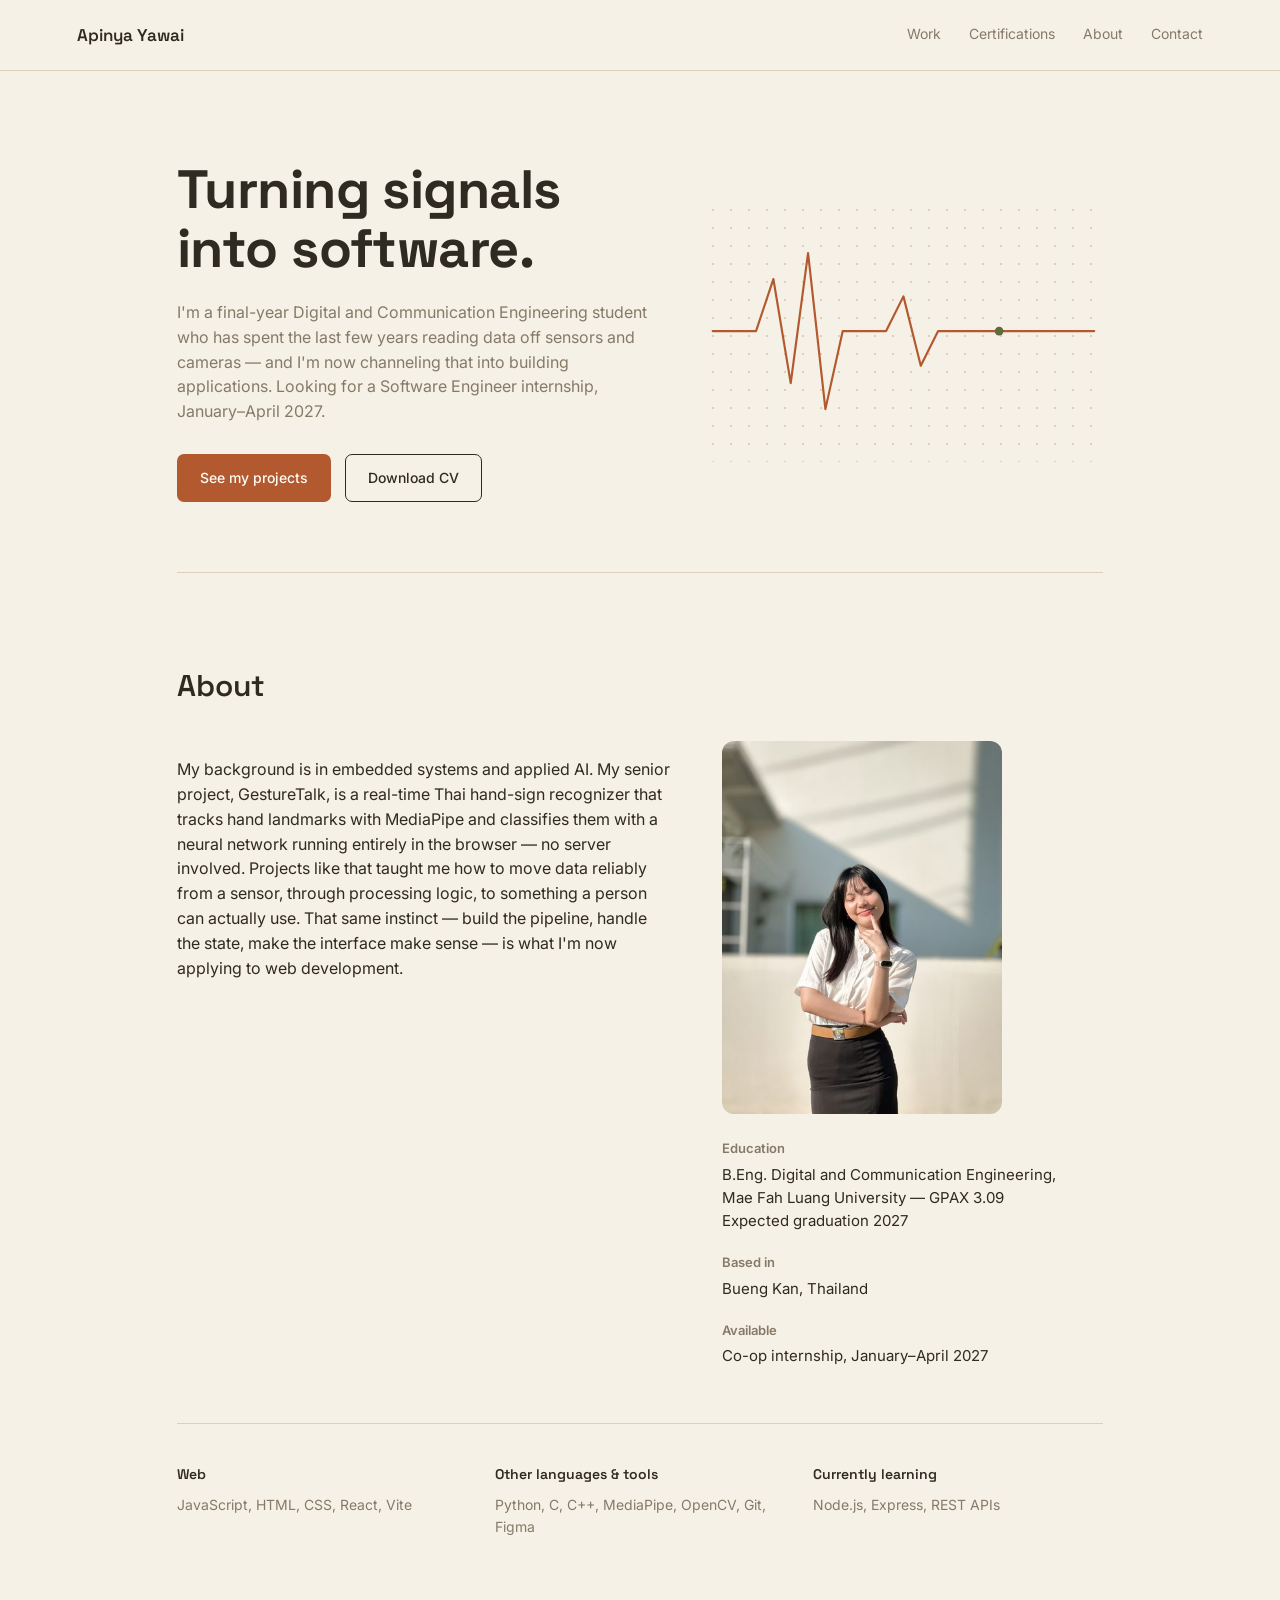
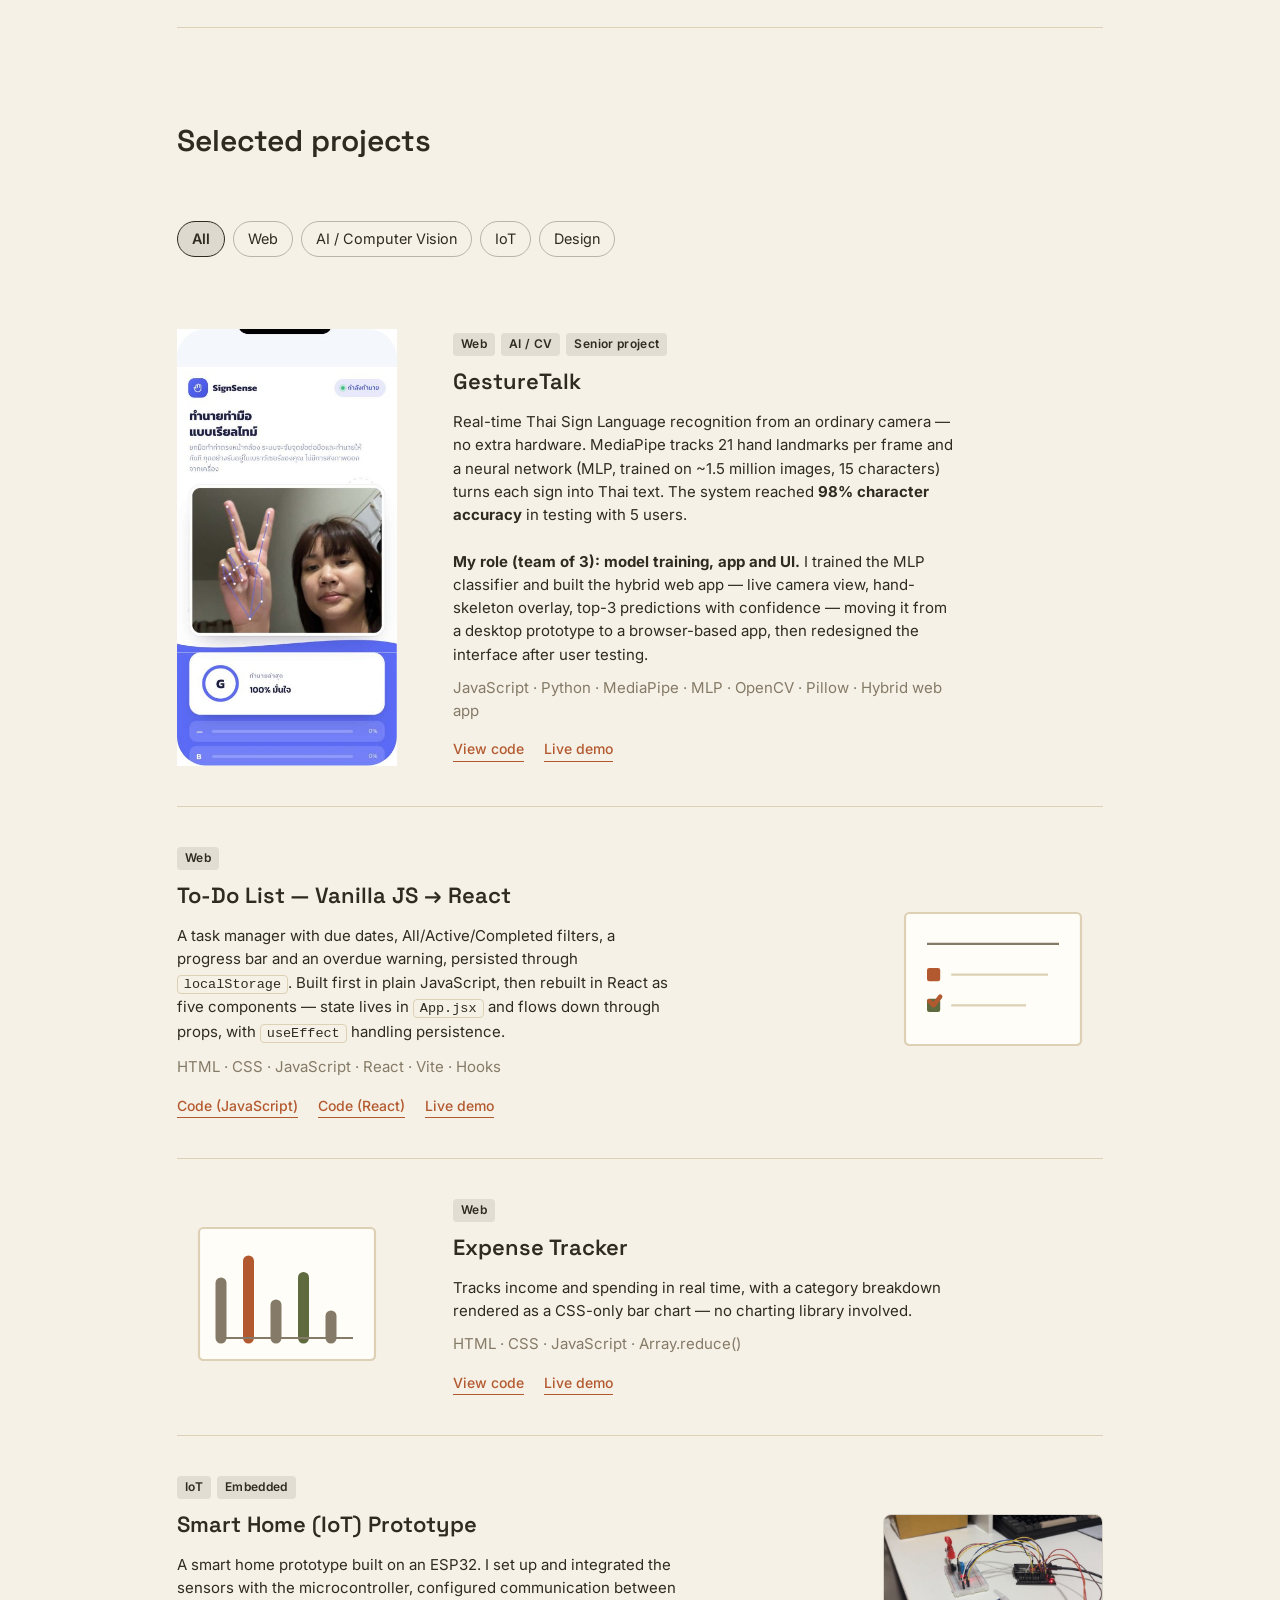
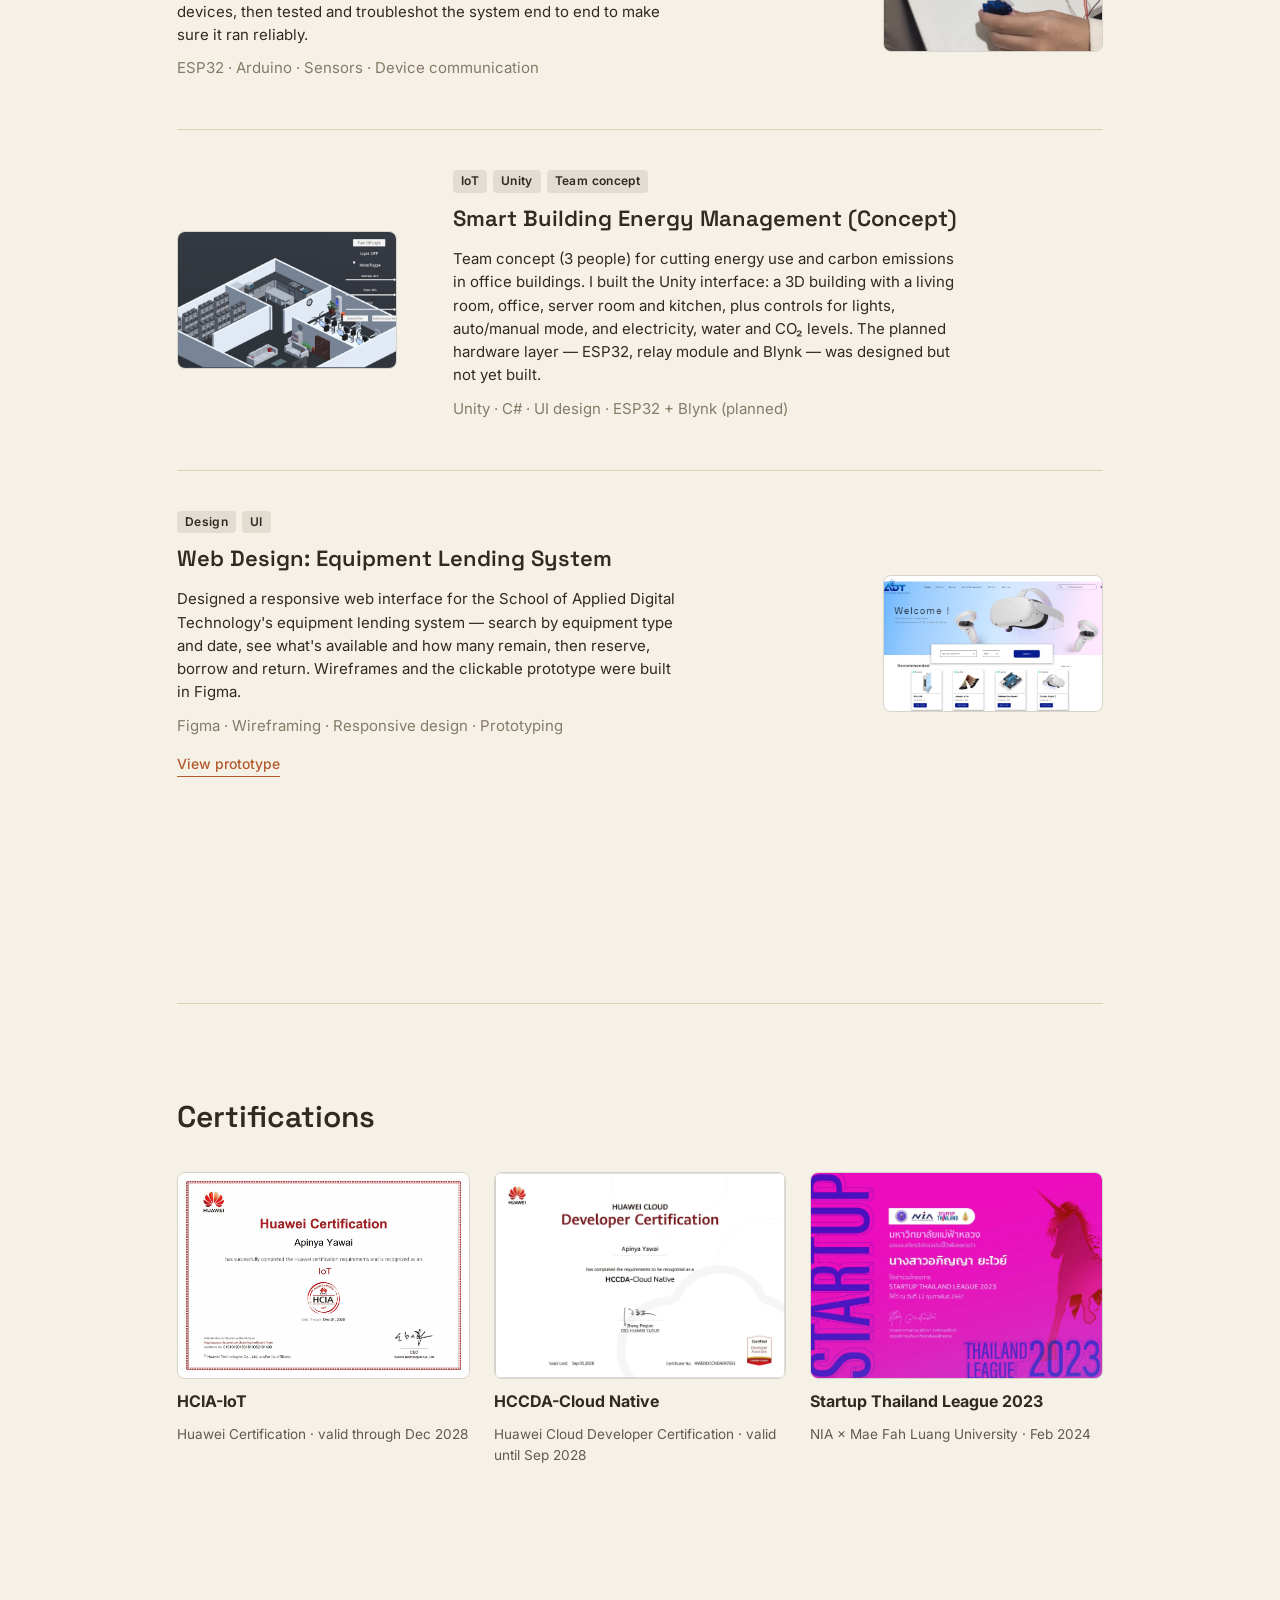
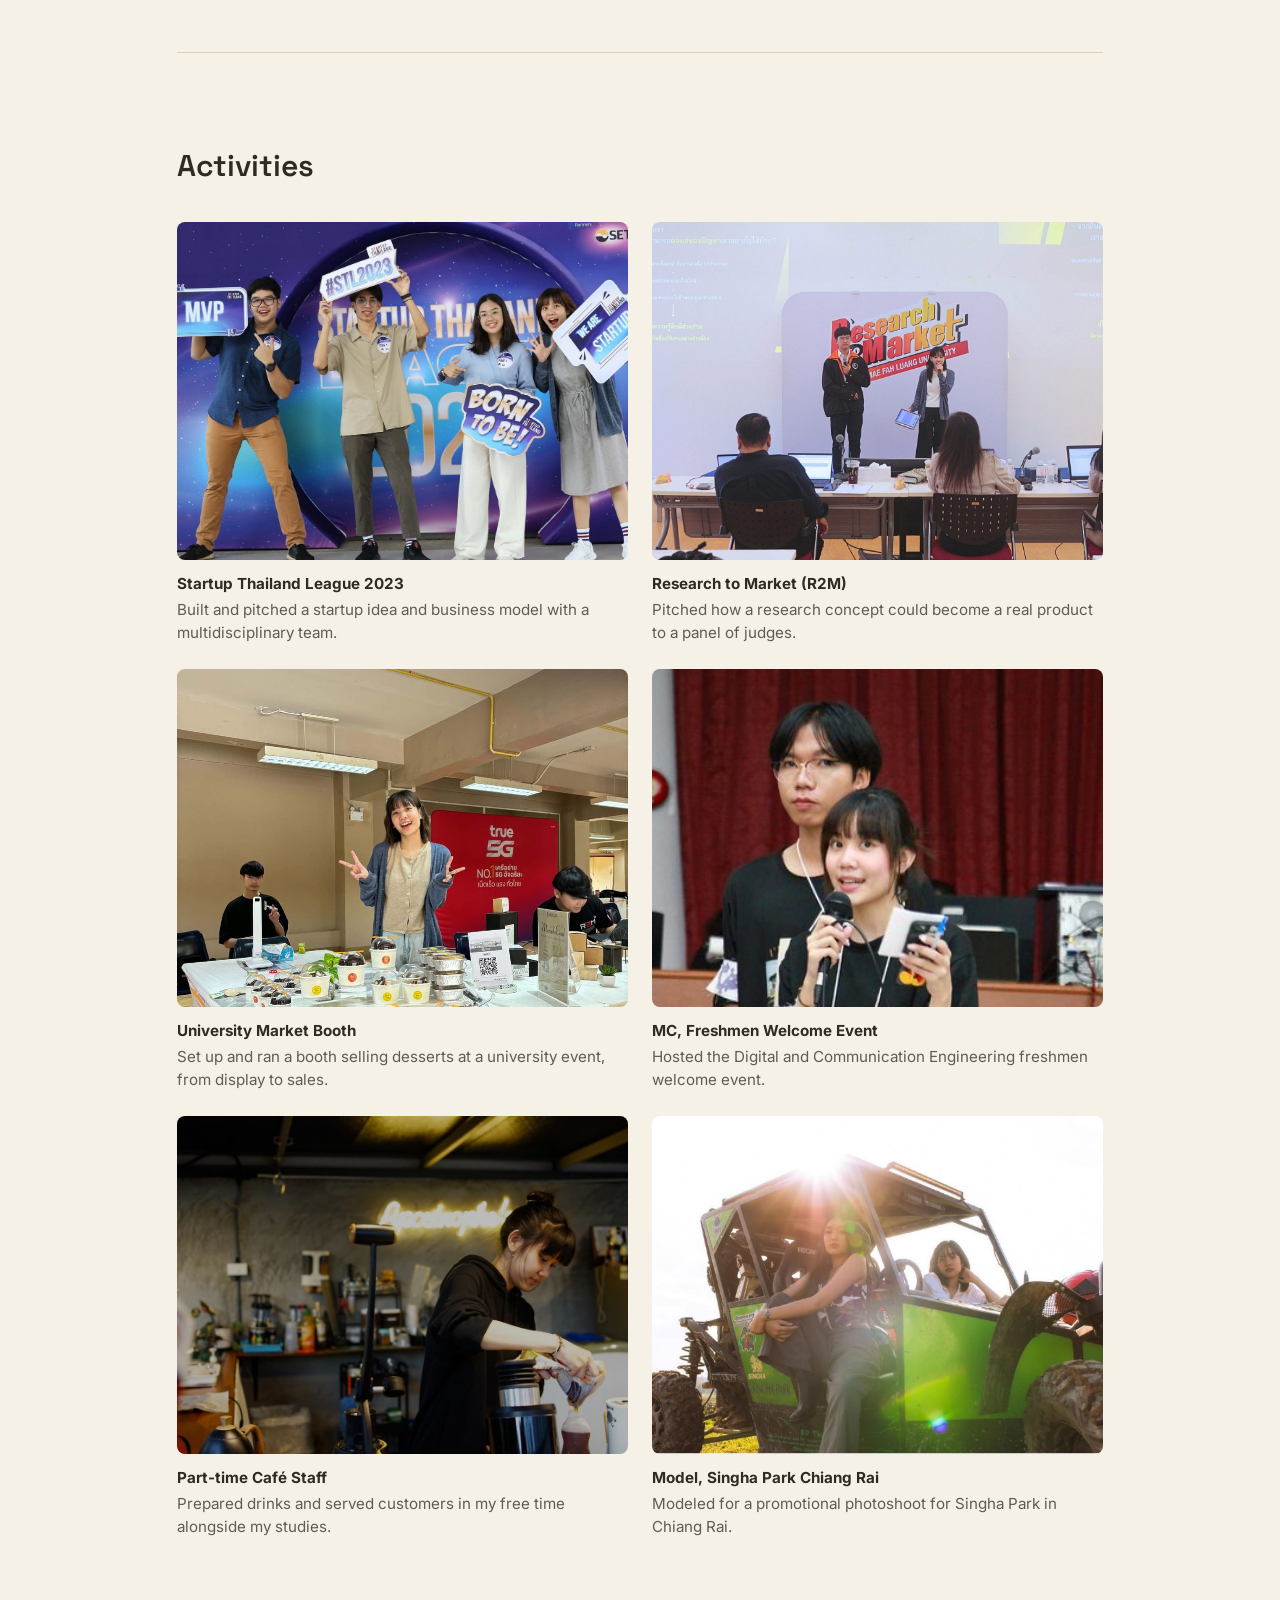
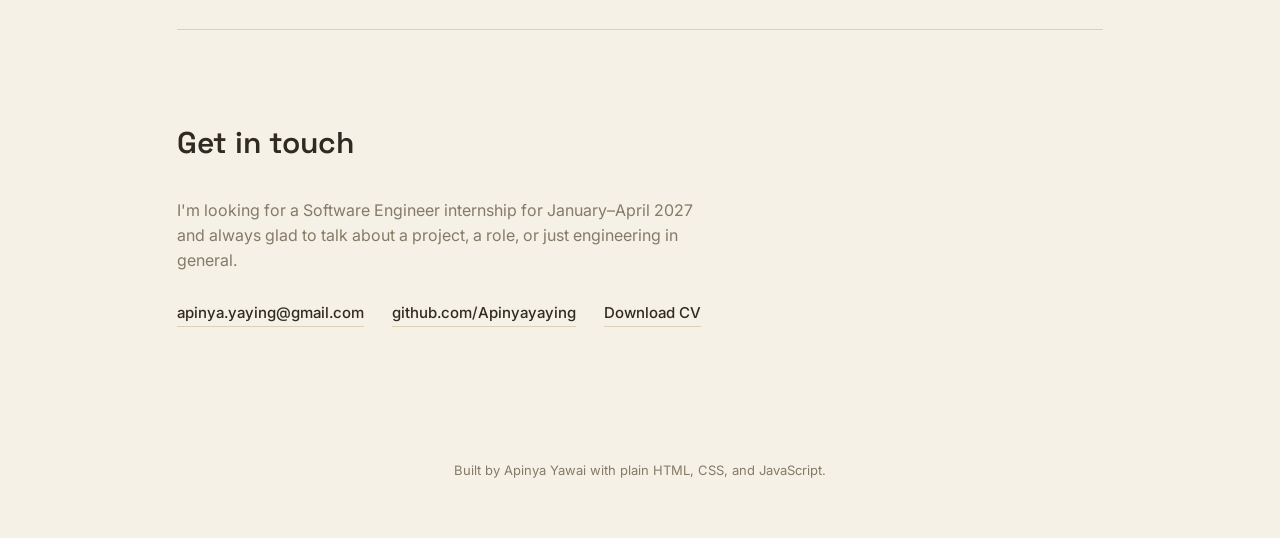
==== commit b5b347f6: "Add files via upload" ====
--- a/index.html
+++ b/index.html
@@ -238,11 +238,17 @@
           <ul class="project-tags"><li>Web</li><li>AI / CV</li><li>Senior project</li></ul>
           <h3>GestureTalk</h3>
           <p>
-            Real-time Thai hand-sign recognition that runs entirely in the browser.
-            MediaPipe tracks 21 hand landmarks per frame; a small neural network — trained separately
-            and exported to JSON — classifies the shape into a letter. No server, no install.
+            Real-time Thai Sign Language recognition from an ordinary camera — no extra hardware.
+            MediaPipe tracks 21 hand landmarks per frame and a neural network (MLP, trained on
+            ~1.5 million images, 15 characters) turns each sign into Thai text. The system reached
+            <strong>98% character accuracy</strong> in testing with 5 users.
+            <br /><br />
+            <strong>My role (team of 3): model training, app and UI.</strong> I trained the MLP classifier
+            and built the hybrid web app — live camera view, hand-skeleton overlay, top-3 predictions
+            with confidence — moving it from a desktop prototype to a browser-based app, then
+            redesigned the interface after user testing.
           </p>
-          <p class="project-stack">JavaScript · MediaPipe Tasks Vision · Neural network · Python (KNN prototype)</p>
+          <p class="project-stack">JavaScript · Python · MediaPipe · MLP · OpenCV · Pillow · Hybrid web app</p>
           <div class="project-links">
             <a href="https://github.com/Apinyayaying/-gesturetalk">View code</a>
             <a href="https://apinyayaying.github.io/-gesturetalk/">Live demo</a>
